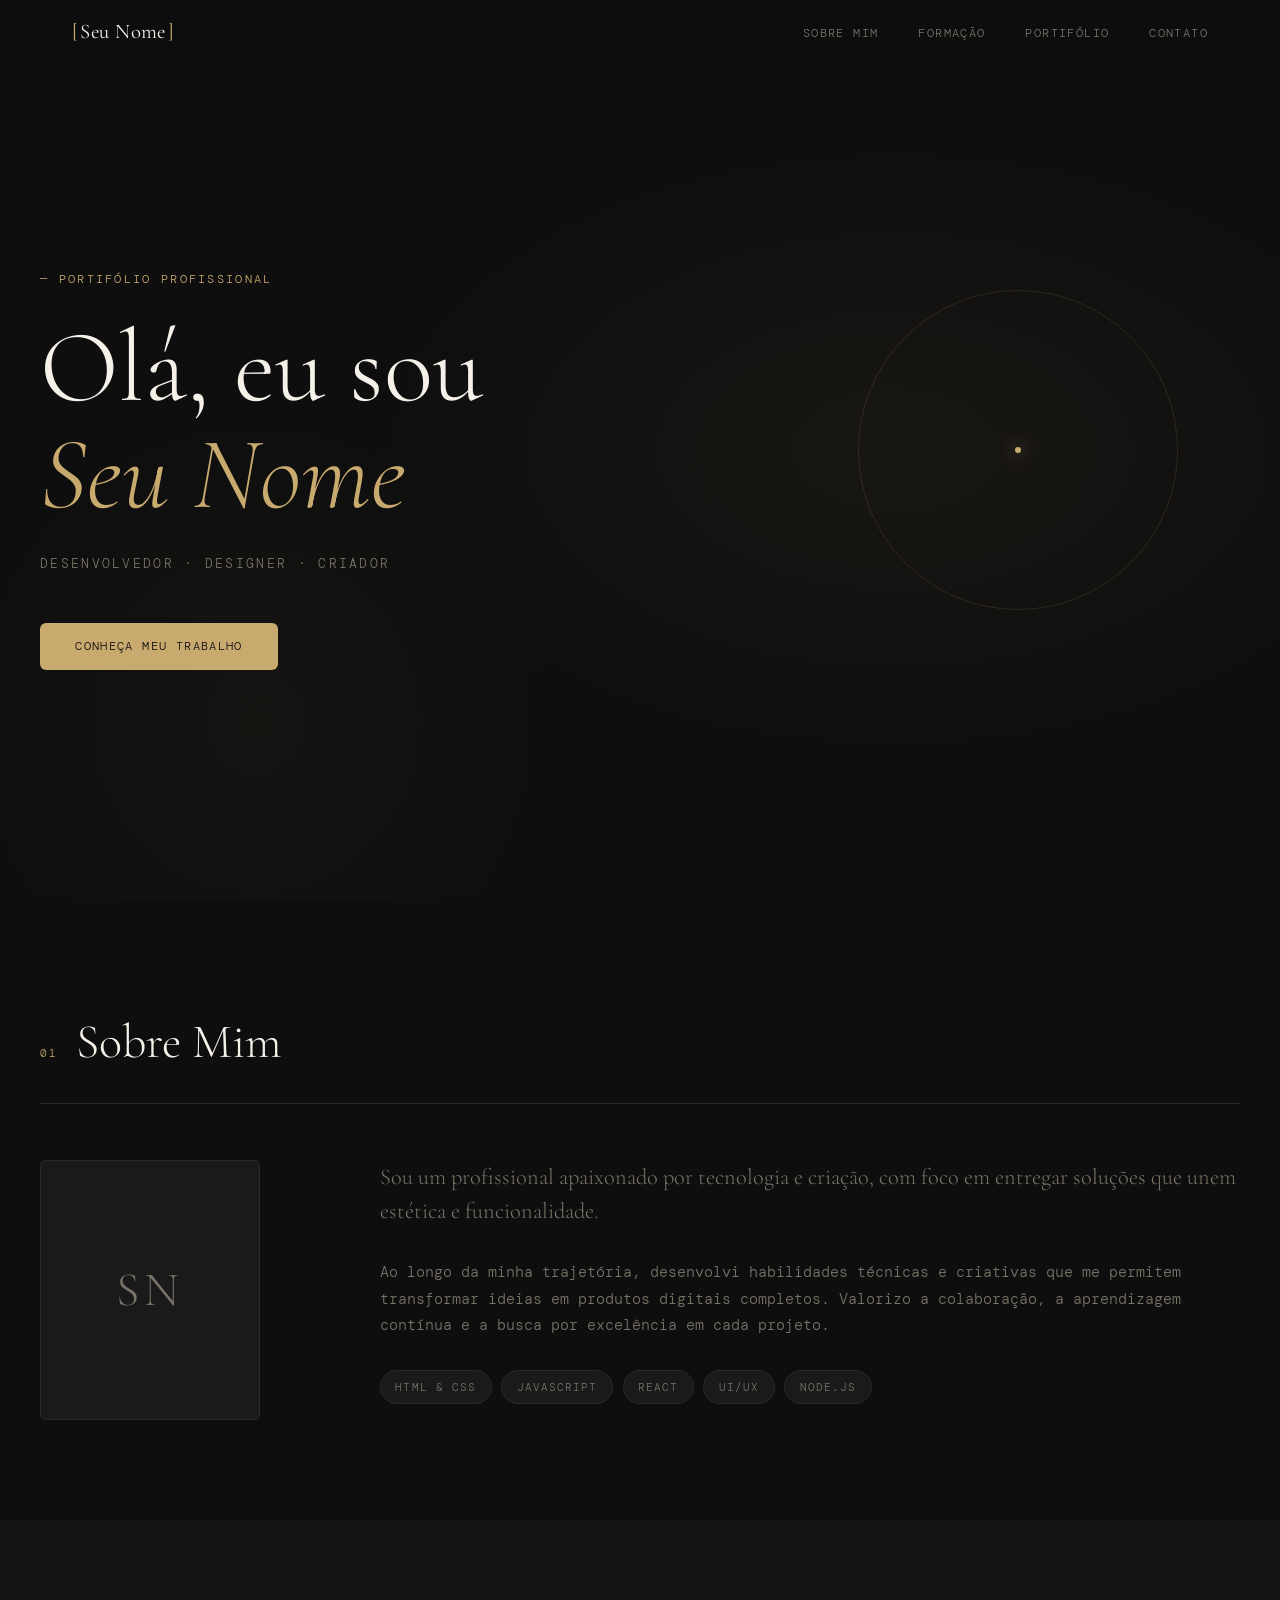
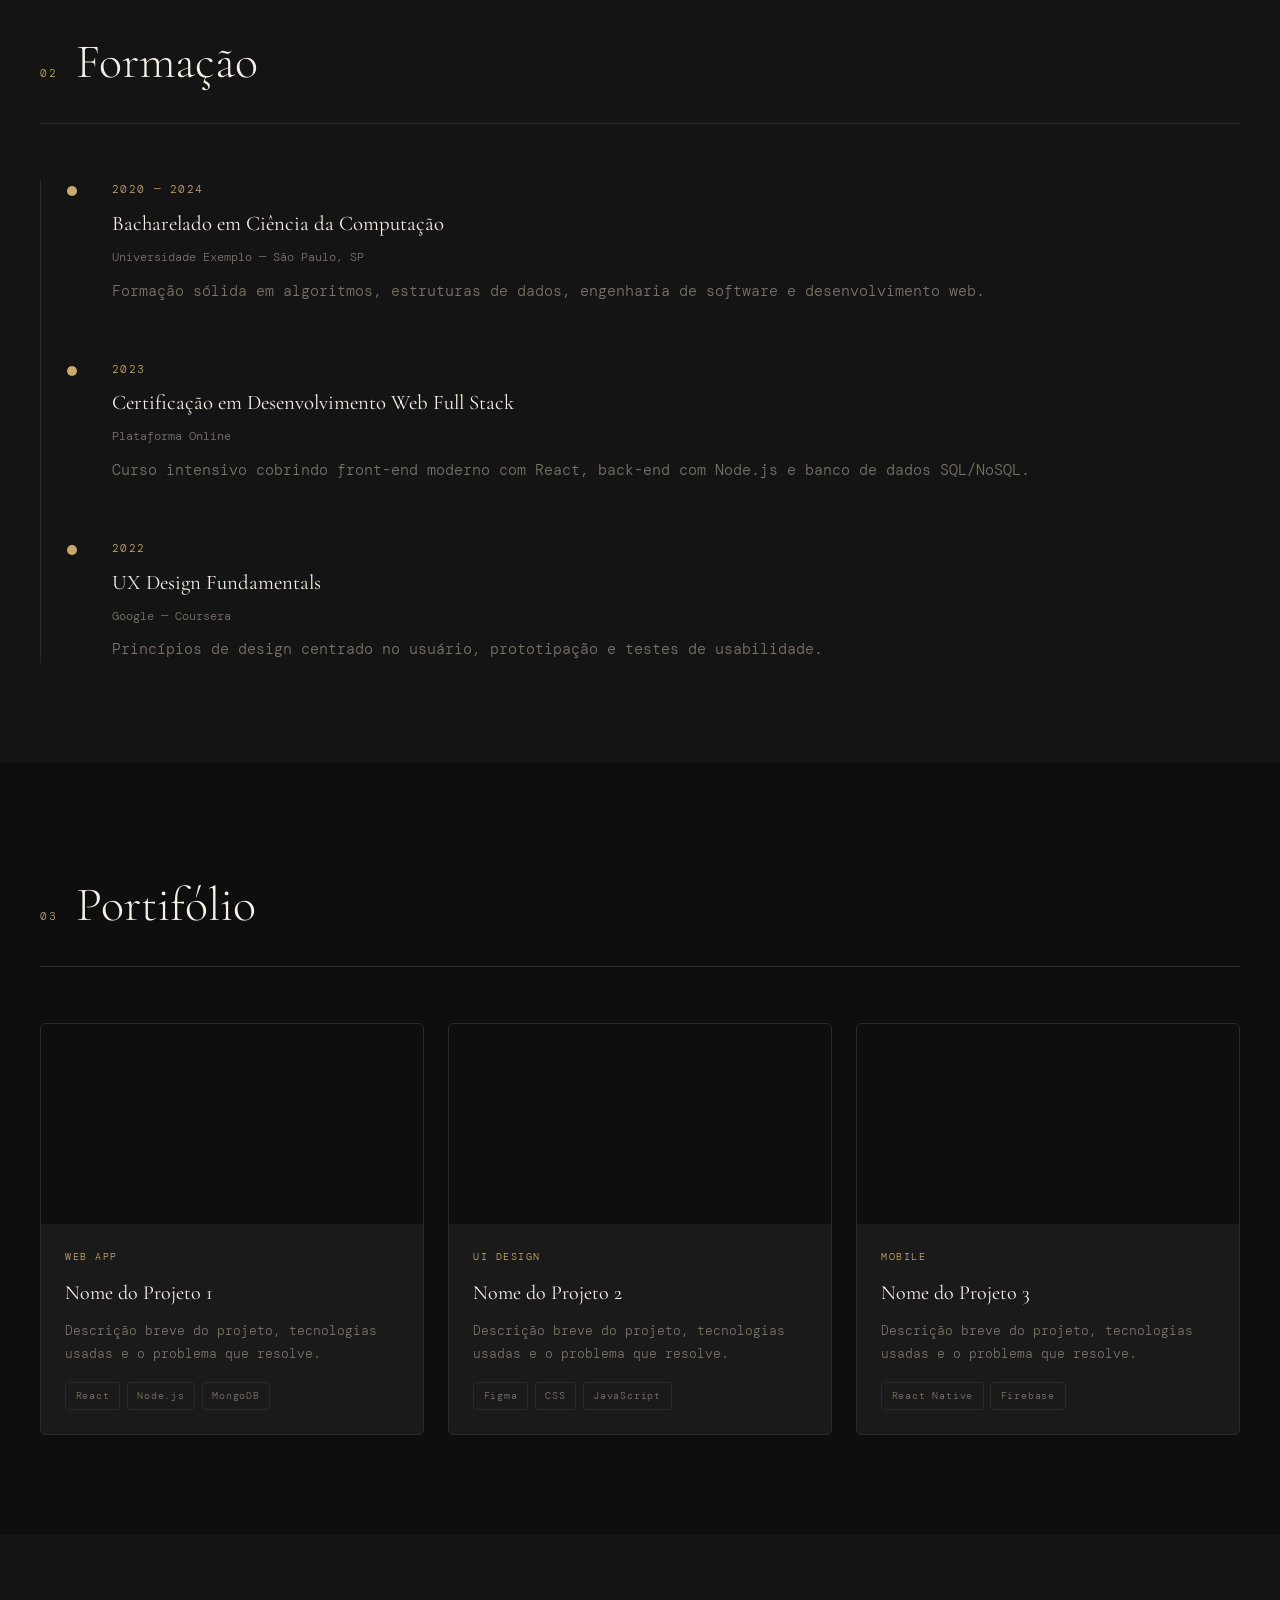
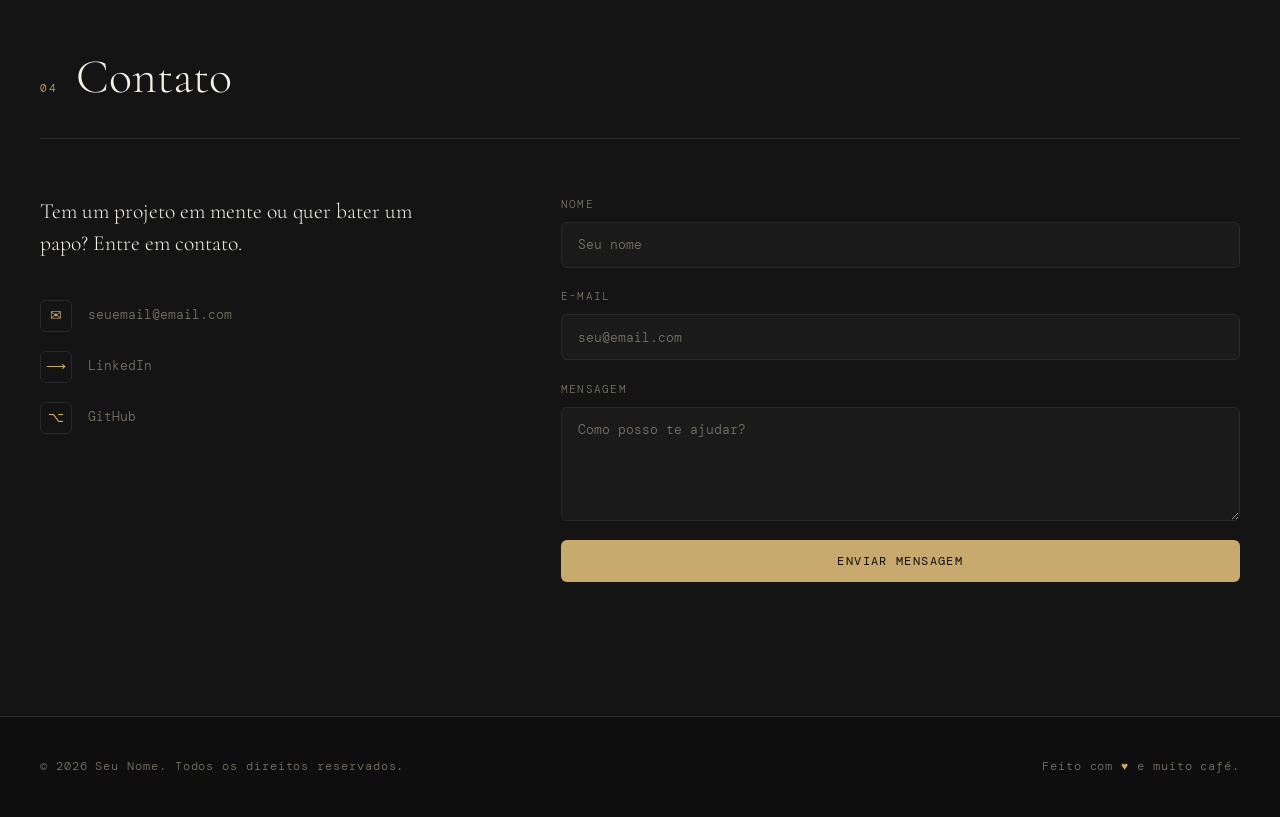
==== index.html @ 1f89d802 ":tada: initial commit" ====
<!DOCTYPE html>
<html lang="pt-BR">
<head>
  <meta charset="UTF-8" />
  <meta name="viewport" content="width=device-width, initial-scale=1.0" />
  <title>Portifólio</title>
  <link rel="stylesheet" href="css/style.css" />
  <link rel="preconnect" href="https://fonts.googleapis.com" />
  <link rel="preconnect" href="https://fonts.gstatic.com" crossorigin />
  <link href="https://fonts.googleapis.com/css2?family=Cormorant+Garamond:ital,wght@0,300;0,400;0,600;1,300;1,400&family=DM+Mono:wght@300;400;500&display=swap" rel="stylesheet" />
</head>
<body>

  <!-- ========== HEADER ========== -->
  <header id="header">
    <div class="header-inner">
      <a href="#home" class="logo">
        <span class="logo-bracket">[</span>
        <span class="logo-name">Seu Nome</span>
        <span class="logo-bracket">]</span>
      </a>
      <nav>
        <ul class="nav-list">
          <li><a href="#sobre" class="nav-link">Sobre Mim</a></li>
          <li><a href="#formacao" class="nav-link">Formação</a></li>
          <li><a href="#portifolio" class="nav-link">Portifólio</a></li>
          <li><a href="#contato" class="nav-link">Contato</a></li>
        </ul>
        <button class="menu-toggle" aria-label="Abrir menu">
          <span></span><span></span><span></span>
        </button>
      </nav>
    </div>
  </header>

  <!-- ========== HERO ========== -->
  <section id="home" class="hero">
    <div class="hero-content">
      <p class="hero-label">— Portifólio Profissional</p>
      <h1 class="hero-title">
        Olá, eu sou<br />
        <em>Seu Nome</em>
      </h1>
      <p class="hero-sub">Desenvolvedor · Designer · Criador</p>
      <a href="#sobre" class="btn-primary">Conheça meu trabalho</a>
    </div>
    <div class="hero-deco">
      <div class="deco-ring"></div>
      <div class="deco-dot"></div>
    </div>
  </section>

  <!-- ========== MAIN CONTENT ========== -->
  <main>

    <!-- SOBRE MIM -->
    <section id="sobre" class="section">
      <div class="container">
        <div class="section-header">
          <span class="section-number">01</span>
          <h2 class="section-title">Sobre Mim</h2>
        </div>
        <div class="sobre-grid">
          <div class="sobre-photo">
            <div class="photo-placeholder">
              <img src="assets/img/profile.jpg" alt="Foto de perfil" onerror="this.style.display='none'" />
              <span class="photo-initials">SN</span>
            </div>
          </div>
          <div class="sobre-text">
            <p class="sobre-lead">
              Sou um profissional apaixonado por tecnologia e criação, com foco em entregar soluções que unem estética e funcionalidade.
            </p>
            <p>
              Ao longo da minha trajetória, desenvolvi habilidades técnicas e criativas que me permitem transformar ideias em produtos digitais completos. Valorizo a colaboração, a aprendizagem contínua e a busca por excelência em cada projeto.
            </p>
            <div class="skills-row">
              <span class="skill-tag">HTML &amp; CSS</span>
              <span class="skill-tag">JavaScript</span>
              <span class="skill-tag">React</span>
              <span class="skill-tag">UI/UX</span>
              <span class="skill-tag">Node.js</span>
            </div>
          </div>
        </div>
      </div>
    </section>

    <!-- FORMAÇÃO -->
    <section id="formacao" class="section section-alt">
      <div class="container">
        <div class="section-header">
          <span class="section-number">02</span>
          <h2 class="section-title">Formação</h2>
        </div>
        <div class="timeline">

          <div class="timeline-item" data-animate>
            <div class="timeline-marker"></div>
            <div class="timeline-content">
              <span class="timeline-period">2020 — 2024</span>
              <h3 class="timeline-title">Bacharelado em Ciência da Computação</h3>
              <p class="timeline-institution">Universidade Exemplo — São Paulo, SP</p>
              <p class="timeline-desc">Formação sólida em algoritmos, estruturas de dados, engenharia de software e desenvolvimento web.</p>
            </div>
          </div>

          <div class="timeline-item" data-animate>
            <div class="timeline-marker"></div>
            <div class="timeline-content">
              <span class="timeline-period">2023</span>
              <h3 class="timeline-title">Certificação em Desenvolvimento Web Full Stack</h3>
              <p class="timeline-institution">Plataforma Online</p>
              <p class="timeline-desc">Curso intensivo cobrindo front-end moderno com React, back-end com Node.js e banco de dados SQL/NoSQL.</p>
            </div>
          </div>

          <div class="timeline-item" data-animate>
            <div class="timeline-marker"></div>
            <div class="timeline-content">
              <span class="timeline-period">2022</span>
              <h3 class="timeline-title">UX Design Fundamentals</h3>
              <p class="timeline-institution">Google — Coursera</p>
              <p class="timeline-desc">Princípios de design centrado no usuário, prototipação e testes de usabilidade.</p>
            </div>
          </div>

        </div>
      </div>
    </section>

    <!-- PORTIFÓLIO -->
    <section id="portifolio" class="section">
      <div class="container">
        <div class="section-header">
          <span class="section-number">03</span>
          <h2 class="section-title">Portifólio</h2>
        </div>
        <div class="portfolio-grid">

          <article class="portfolio-card" data-animate>
            <div class="card-img">
              <img src="assets/img/projeto1.jpg" alt="Projeto 1" onerror="this.style.display='none'" />
              <div class="card-overlay">
                <span>Ver Projeto →</span>
              </div>
            </div>
            <div class="card-body">
              <span class="card-tag">Web App</span>
              <h3 class="card-title">Nome do Projeto 1</h3>
              <p class="card-desc">Descrição breve do projeto, tecnologias usadas e o problema que resolve.</p>
              <div class="card-tech">
                <span>React</span><span>Node.js</span><span>MongoDB</span>
              </div>
            </div>
          </article>

          <article class="portfolio-card" data-animate>
            <div class="card-img">
              <img src="assets/img/projeto2.jpg" alt="Projeto 2" onerror="this.style.display='none'" />
              <div class="card-overlay">
                <span>Ver Projeto →</span>
              </div>
            </div>
            <div class="card-body">
              <span class="card-tag">UI Design</span>
              <h3 class="card-title">Nome do Projeto 2</h3>
              <p class="card-desc">Descrição breve do projeto, tecnologias usadas e o problema que resolve.</p>
              <div class="card-tech">
                <span>Figma</span><span>CSS</span><span>JavaScript</span>
              </div>
            </div>
          </article>

          <article class="portfolio-card" data-animate>
            <div class="card-img">
              <img src="assets/img/projeto3.jpg" alt="Projeto 3" onerror="this.style.display='none'" />
              <div class="card-overlay">
                <span>Ver Projeto →</span>
              </div>
            </div>
            <div class="card-body">
              <span class="card-tag">Mobile</span>
              <h3 class="card-title">Nome do Projeto 3</h3>
              <p class="card-desc">Descrição breve do projeto, tecnologias usadas e o problema que resolve.</p>
              <div class="card-tech">
                <span>React Native</span><span>Firebase</span>
              </div>
            </div>
          </article>

        </div>
      </div>
    </section>

    <!-- CONTATO -->
    <section id="contato" class="section section-alt">
      <div class="container">
        <div class="section-header">
          <span class="section-number">04</span>
          <h2 class="section-title">Contato</h2>
        </div>
        <div class="contato-grid">
          <div class="contato-info">
            <p class="contato-lead">Tem um projeto em mente ou quer bater um papo? Entre em contato.</p>
            <ul class="contato-links">
              <li>
                <span class="contato-icon">✉</span>
                <a href="mailto:seuemail@email.com">seuemail@email.com</a>
              </li>
              <li>
                <span class="contato-icon">⟶</span>
                <a href="https://linkedin.com" target="_blank">LinkedIn</a>
              </li>
              <li>
                <span class="contato-icon">⌥</span>
                <a href="https://github.com" target="_blank">GitHub</a>
              </li>
            </ul>
          </div>
          <form class="contato-form" id="contato-form">
            <div class="form-group">
              <label for="nome">Nome</label>
              <input type="text" id="nome" name="nome" placeholder="Seu nome" required />
            </div>
            <div class="form-group">
              <label for="email">E-mail</label>
              <input type="email" id="email" name="email" placeholder="seu@email.com" required />
            </div>
            <div class="form-group">
              <label for="mensagem">Mensagem</label>
              <textarea id="mensagem" name="mensagem" rows="5" placeholder="Como posso te ajudar?" required></textarea>
            </div>
            <button type="submit" class="btn-primary">Enviar Mensagem</button>
            <p class="form-feedback" id="form-feedback"></p>
          </form>
        </div>
      </div>
    </section>

  </main>

  <!-- ========== FOOTER ========== -->
  <footer id="footer">
    <div class="footer-inner">
      <p class="footer-copy">© <span id="year"></span> Seu Nome. Todos os direitos reservados.</p>
      <p class="footer-made">Feito com <span class="heart">♥</span> e muito café.</p>
    </div>
  </footer>

  <script src="js/script.js"></script>
</body>
</html>
---- css/style.css ----
/* ============================================================
   RESET & BASE
   ============================================================ */
*, *::before, *::after { box-sizing: border-box; margin: 0; padding: 0; }

:root {
  --bg:          #0e0e0e;
  --bg-alt:      #141414;
  --surface:     #1a1a1a;
  --border:      #2a2a2a;
  --text:        #e8e2d9;
  --text-muted:  #7a7468;
  --accent:      #c8a96e;
  --accent-dim:  rgba(200, 169, 110, 0.12);
  --white:       #f5f0e8;
  --ff-display:  'Cormorant Garamond', serif;
  --ff-mono:     'DM Mono', monospace;
  --radius:      6px;
  --transition:  0.35s cubic-bezier(0.4, 0, 0.2, 1);
  --shadow:      0 8px 40px rgba(0,0,0,0.45);
}

html { scroll-behavior: smooth; }

body {
  background: var(--bg);
  color: var(--text);
  font-family: var(--ff-mono);
  font-size: 15px;
  font-weight: 300;
  line-height: 1.75;
  overflow-x: hidden;
}

img { display: block; max-width: 100%; }
a  { color: inherit; text-decoration: none; }
ul { list-style: none; }

/* ============================================================
   HEADER
   ============================================================ */
#header {
  position: fixed;
  top: 0; left: 0; right: 0;
  z-index: 100;
  background: rgba(14,14,14,0.85);
  backdrop-filter: blur(12px);
  border-bottom: 1px solid transparent;
  transition: border-color var(--transition);
}
#header.scrolled { border-color: var(--border); }

.header-inner {
  max-width: 1200px;
  margin: 0 auto;
  padding: 0 2rem;
  height: 64px;
  display: flex;
  align-items: center;
  justify-content: space-between;
}

.logo {
  font-family: var(--ff-display);
  font-size: 1.3rem;
  font-weight: 400;
  letter-spacing: 0.02em;
  display: flex;
  gap: 2px;
}
.logo-bracket { color: var(--accent); }
.logo-name    { color: var(--white); }

.nav-list {
  display: flex;
  gap: 2.5rem;
}
.nav-link {
  font-size: 0.72rem;
  letter-spacing: 0.12em;
  text-transform: uppercase;
  color: var(--text-muted);
  transition: color var(--transition);
  position: relative;
}
.nav-link::after {
  content: '';
  position: absolute;
  bottom: -3px; left: 0;
  width: 0; height: 1px;
  background: var(--accent);
  transition: width var(--transition);
}
.nav-link:hover,
.nav-link.active { color: var(--accent); }
.nav-link:hover::after,
.nav-link.active::after { width: 100%; }

.menu-toggle {
  display: none;
  flex-direction: column;
  gap: 5px;
  background: none;
  border: none;
  cursor: pointer;
  padding: 4px;
}
.menu-toggle span {
  display: block;
  width: 24px; height: 1px;
  background: var(--text);
  transition: var(--transition);
}
.menu-toggle.open span:nth-child(1) { transform: translateY(6px) rotate(45deg); }
.menu-toggle.open span:nth-child(2) { opacity: 0; }
.menu-toggle.open span:nth-child(3) { transform: translateY(-6px) rotate(-45deg); }

/* ============================================================
   HERO
   ============================================================ */
.hero {
  min-height: 100vh;
  display: flex;
  align-items: center;
  padding: 100px 2rem 60px;
  position: relative;
  overflow: hidden;
}
.hero::before {
  content: '';
  position: absolute;
  inset: 0;
  background:
    radial-gradient(ellipse 60% 50% at 70% 50%, rgba(200,169,110,0.06) 0%, transparent 70%),
    radial-gradient(ellipse 40% 60% at 20% 80%, rgba(200,169,110,0.04) 0%, transparent 60%);
  pointer-events: none;
}

.hero-content {
  max-width: 1200px;
  margin: 0 auto;
  width: 100%;
  animation: fadeUp 0.9s ease both;
}
.hero-label {
  font-size: 0.72rem;
  letter-spacing: 0.2em;
  text-transform: uppercase;
  color: var(--accent);
  margin-bottom: 1.5rem;
}
.hero-title {
  font-family: var(--ff-display);
  font-size: clamp(3.5rem, 8vw, 7rem);
  font-weight: 300;
  line-height: 1.05;
  color: var(--white);
  margin-bottom: 1.5rem;
}
.hero-title em {
  font-style: italic;
  color: var(--accent);
}
.hero-sub {
  font-size: 0.8rem;
  letter-spacing: 0.18em;
  text-transform: uppercase;
  color: var(--text-muted);
  margin-bottom: 3rem;
}

.btn-primary {
  display: inline-block;
  font-family: var(--ff-mono);
  font-size: 0.72rem;
  letter-spacing: 0.12em;
  text-transform: uppercase;
  color: var(--bg);
  background: var(--accent);
  padding: 0.85rem 2.2rem;
  border: none;
  border-radius: var(--radius);
  cursor: pointer;
  transition: background var(--transition), transform var(--transition);
}
.btn-primary:hover {
  background: var(--white);
  transform: translateY(-2px);
}

.hero-deco {
  position: absolute;
  right: 8%;
  top: 50%;
  transform: translateY(-50%);
  pointer-events: none;
}
.deco-ring {
  width: 320px; height: 320px;
  border-radius: 50%;
  border: 1px solid rgba(200,169,110,0.15);
  animation: spin 30s linear infinite;
}
.deco-dot {
  position: absolute;
  top: 50%; left: 50%;
  width: 6px; height: 6px;
  background: var(--accent);
  border-radius: 50%;
  transform: translate(-50%, -50%);
  box-shadow: 0 0 20px var(--accent);
}

/* ============================================================
   SECTIONS — SHARED
   ============================================================ */
.section { padding: 100px 2rem; }
.section-alt { background: var(--bg-alt); }

.container {
  max-width: 1200px;
  margin: 0 auto;
}

.section-header {
  display: flex;
  align-items: baseline;
  gap: 1.2rem;
  margin-bottom: 3.5rem;
  padding-bottom: 1.2rem;
  border-bottom: 1px solid var(--border);
}
.section-number {
  font-size: 0.68rem;
  letter-spacing: 0.15em;
  color: var(--accent);
}
.section-title {
  font-family: var(--ff-display);
  font-size: clamp(2rem, 4vw, 3rem);
  font-weight: 300;
  color: var(--white);
}

/* ============================================================
   SOBRE MIM
   ============================================================ */
.sobre-grid {
  display: grid;
  grid-template-columns: 260px 1fr;
  gap: 5rem;
  align-items: start;
}
.photo-placeholder {
  width: 220px; height: 260px;
  border: 1px solid var(--border);
  border-radius: var(--radius);
  background: var(--surface);
  display: flex;
  align-items: center;
  justify-content: center;
  position: relative;
  overflow: hidden;
}
.photo-placeholder img {
  position: absolute;
  inset: 0;
  width: 100%; height: 100%;
  object-fit: cover;
}
.photo-initials {
  font-family: var(--ff-display);
  font-size: 3rem;
  color: var(--text-muted);
  letter-spacing: 0.1em;
}
.sobre-lead {
  font-family: var(--ff-display);
  font-size: 1.4rem;
  font-weight: 300;
  line-height: 1.5;
  color: var(--white);
  margin-bottom: 1.5rem;
}
.sobre-text p { color: var(--text-muted); margin-bottom: 2rem; }

.skills-row { display: flex; flex-wrap: wrap; gap: 0.6rem; }
.skill-tag {
  font-size: 0.68rem;
  letter-spacing: 0.1em;
  text-transform: uppercase;
  padding: 0.4rem 0.9rem;
  border: 1px solid var(--border);
  border-radius: 100px;
  color: var(--text-muted);
  background: var(--surface);
  transition: border-color var(--transition), color var(--transition);
}
.skill-tag:hover { border-color: var(--accent); color: var(--accent); }

/* ============================================================
   FORMAÇÃO — TIMELINE
   ============================================================ */
.timeline {
  position: relative;
  padding-left: 2rem;
}
.timeline::before {
  content: '';
  position: absolute;
  left: 0; top: 0; bottom: 0;
  width: 1px;
  background: var(--border);
}
.timeline-item {
  position: relative;
  padding: 0 0 3.5rem 2.5rem;
  opacity: 0;
  transform: translateY(20px);
  transition: opacity 0.6s ease, transform 0.6s ease;
}
.timeline-item.visible { opacity: 1; transform: translateY(0); }
.timeline-item:last-child { padding-bottom: 0; }

.timeline-marker {
  position: absolute;
  left: -5px; top: 6px;
  width: 10px; height: 10px;
  background: var(--accent);
  border-radius: 50%;
  box-shadow: 0 0 0 4px var(--bg-alt);
}
.timeline-period {
  font-size: 0.68rem;
  letter-spacing: 0.12em;
  color: var(--accent);
  text-transform: uppercase;
  display: block;
  margin-bottom: 0.4rem;
}
.timeline-title {
  font-family: var(--ff-display);
  font-size: 1.3rem;
  font-weight: 400;
  color: var(--white);
  margin-bottom: 0.3rem;
}
.timeline-institution {
  font-size: 0.75rem;
  color: var(--text-muted);
  margin-bottom: 0.6rem;
}
.timeline-desc { color: var(--text-muted); }

/* ============================================================
   PORTIFÓLIO — GRID
   ============================================================ */
.portfolio-grid {
  display: grid;
  grid-template-columns: repeat(auto-fill, minmax(320px, 1fr));
  gap: 1.5rem;
}
.portfolio-card {
  background: var(--surface);
  border: 1px solid var(--border);
  border-radius: var(--radius);
  overflow: hidden;
  transition: transform var(--transition), border-color var(--transition);
  opacity: 0;
  transform: translateY(24px);
}
.portfolio-card.visible { opacity: 1; transform: translateY(0); }
.portfolio-card:hover { transform: translateY(-5px); border-color: var(--accent); }

.card-img {
  height: 200px;
  background: var(--bg);
  position: relative;
  overflow: hidden;
}
.card-img img {
  width: 100%; height: 100%;
  object-fit: cover;
  transition: transform 0.5s ease;
}
.portfolio-card:hover .card-img img { transform: scale(1.04); }

.card-overlay {
  position: absolute;
  inset: 0;
  background: rgba(200,169,110,0.85);
  display: flex;
  align-items: center;
  justify-content: center;
  opacity: 0;
  transition: opacity var(--transition);
}
.card-overlay span {
  font-size: 0.8rem;
  letter-spacing: 0.12em;
  text-transform: uppercase;
  color: var(--bg);
  font-weight: 500;
}
.portfolio-card:hover .card-overlay { opacity: 1; }

.card-body { padding: 1.5rem; }
.card-tag {
  font-size: 0.65rem;
  letter-spacing: 0.15em;
  text-transform: uppercase;
  color: var(--accent);
  display: block;
  margin-bottom: 0.6rem;
}
.card-title {
  font-family: var(--ff-display);
  font-size: 1.25rem;
  font-weight: 400;
  color: var(--white);
  margin-bottom: 0.6rem;
}
.card-desc { color: var(--text-muted); font-size: 0.82rem; margin-bottom: 1rem; }
.card-tech { display: flex; flex-wrap: wrap; gap: 0.4rem; }
.card-tech span {
  font-size: 0.62rem;
  letter-spacing: 0.08em;
  padding: 0.25rem 0.6rem;
  border: 1px solid var(--border);
  border-radius: 4px;
  color: var(--text-muted);
}

/* ============================================================
   CONTATO
   ============================================================ */
.contato-grid {
  display: grid;
  grid-template-columns: 1fr 1.6fr;
  gap: 6rem;
  align-items: start;
}
.contato-lead {
  font-family: var(--ff-display);
  font-size: 1.35rem;
  font-weight: 300;
  color: var(--white);
  line-height: 1.5;
  margin-bottom: 2.5rem;
}
.contato-links { display: flex; flex-direction: column; gap: 1.2rem; }
.contato-links li { display: flex; align-items: center; gap: 1rem; }
.contato-icon {
  width: 32px; height: 32px;
  display: flex;
  align-items: center;
  justify-content: center;
  border: 1px solid var(--border);
  border-radius: var(--radius);
  color: var(--accent);
  font-size: 0.9rem;
  flex-shrink: 0;
}
.contato-links a {
  color: var(--text-muted);
  font-size: 0.82rem;
  transition: color var(--transition);
}
.contato-links a:hover { color: var(--accent); }

.contato-form { display: flex; flex-direction: column; gap: 1.2rem; }
.form-group { display: flex; flex-direction: column; gap: 0.5rem; }
.form-group label {
  font-size: 0.68rem;
  letter-spacing: 0.12em;
  text-transform: uppercase;
  color: var(--text-muted);
}
.form-group input,
.form-group textarea {
  background: var(--surface);
  border: 1px solid var(--border);
  border-radius: var(--radius);
  padding: 0.85rem 1rem;
  color: var(--white);
  font-family: var(--ff-mono);
  font-size: 0.82rem;
  font-weight: 300;
  outline: none;
  resize: vertical;
  transition: border-color var(--transition);
}
.form-group input::placeholder,
.form-group textarea::placeholder { color: var(--text-muted); }
.form-group input:focus,
.form-group textarea:focus { border-color: var(--accent); }

.form-feedback {
  font-size: 0.75rem;
  color: var(--accent);
  min-height: 1.2em;
}

/* ============================================================
   FOOTER
   ============================================================ */
#footer {
  background: var(--bg);
  border-top: 1px solid var(--border);
  padding: 2.5rem 2rem;
}
.footer-inner {
  max-width: 1200px;
  margin: 0 auto;
  display: flex;
  justify-content: space-between;
  align-items: center;
  flex-wrap: wrap;
  gap: 0.5rem;
}
.footer-copy,
.footer-made {
  font-size: 0.72rem;
  letter-spacing: 0.08em;
  color: var(--text-muted);
}
.heart { color: var(--accent); }

/* ============================================================
   ANIMATIONS
   ============================================================ */
@keyframes fadeUp {
  from { opacity: 0; transform: translateY(32px); }
  to   { opacity: 1; transform: translateY(0); }
}
@keyframes spin {
  to { transform: rotate(360deg); }
}

/* ============================================================
   RESPONSIVE
   ============================================================ */
@media (max-width: 900px) {
  .sobre-grid     { grid-template-columns: 1fr; gap: 3rem; }
  .contato-grid   { grid-template-columns: 1fr; gap: 3rem; }
  .hero-deco      { display: none; }
}

@media (max-width: 700px) {
  .nav-list {
    display: none;
    position: fixed;
    top: 64px; left: 0; right: 0;
    background: var(--bg);
    border-bottom: 1px solid var(--border);
    flex-direction: column;
    align-items: center;
    gap: 0;
    padding: 1rem 0;
  }
  .nav-list.open { display: flex; }
  .nav-link { padding: 0.8rem 0; font-size: 0.8rem; }
  .menu-toggle { display: flex; }

  .section  { padding: 70px 1.2rem; }
  .hero     { padding: 80px 1.2rem 50px; }
  .portfolio-grid { grid-template-columns: 1fr; }
  .footer-inner { flex-direction: column; text-align: center; }
}
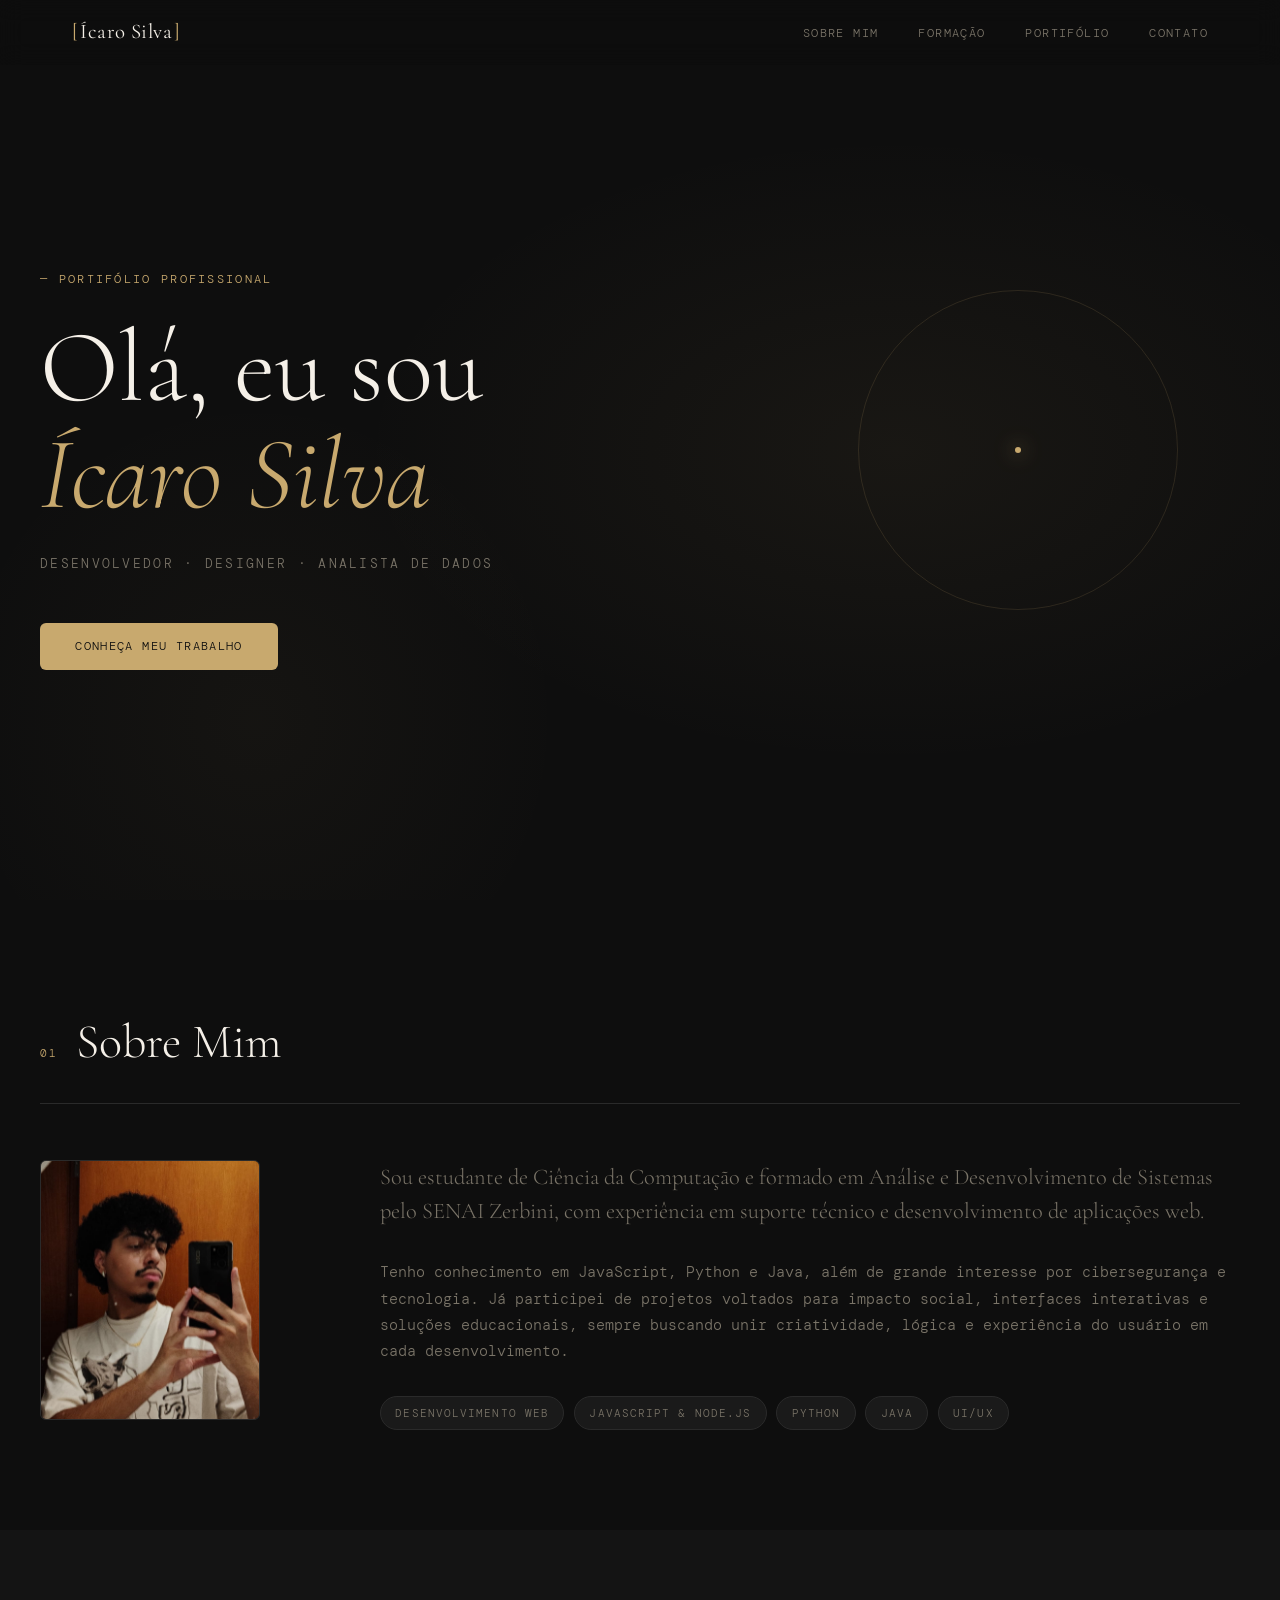
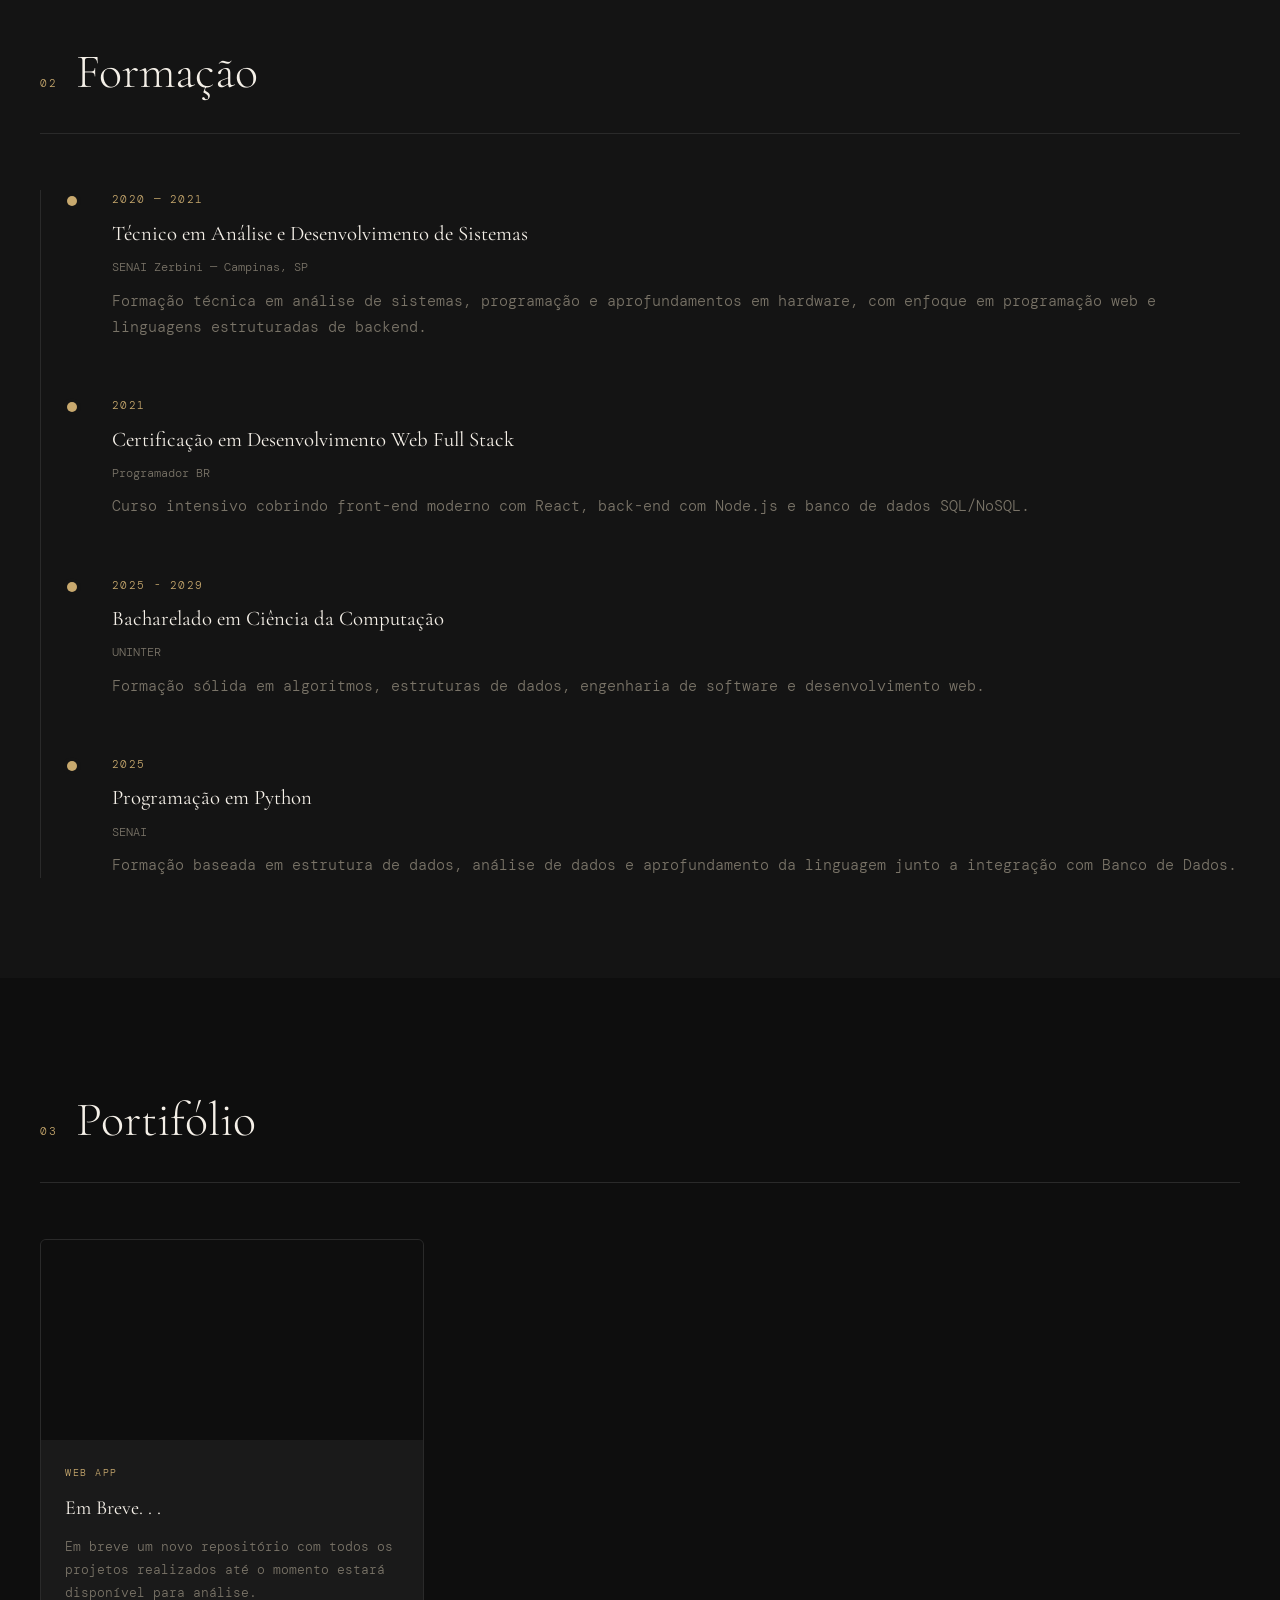
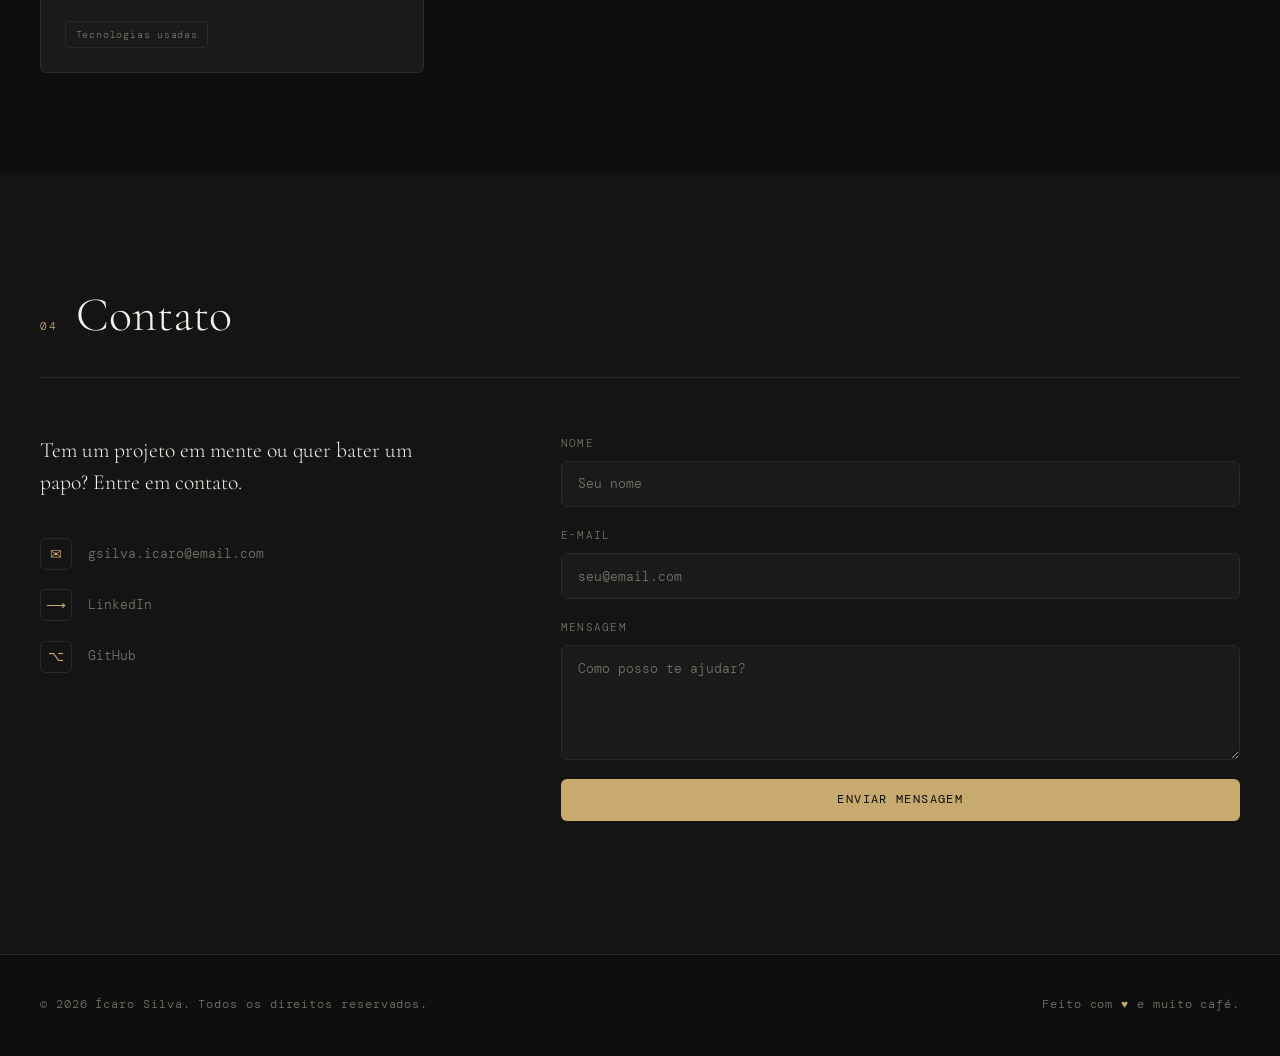
==== commit ba74096e: ":sparkles: style(update): add new images and adjust texts." ====
--- a/index.html
+++ b/index.html
@@ -16,7 +16,7 @@
     <div class="header-inner">
       <a href="#home" class="logo">
         <span class="logo-bracket">[</span>
-        <span class="logo-name">Seu Nome</span>
+        <span class="logo-name">Ícaro Silva</span>
         <span class="logo-bracket">]</span>
       </a>
       <nav>
@@ -39,9 +39,9 @@
       <p class="hero-label">— Portifólio Profissional</p>
       <h1 class="hero-title">
         Olá, eu sou<br />
-        <em>Seu Nome</em>
+        <em>Ícaro Silva</em>
       </h1>
-      <p class="hero-sub">Desenvolvedor · Designer · Criador</p>
+      <p class="hero-sub">Desenvolvedor · Designer · Analista de dados</p>
       <a href="#sobre" class="btn-primary">Conheça meu trabalho</a>
     </div>
     <div class="hero-deco">
@@ -69,17 +69,17 @@
           </div>
           <div class="sobre-text">
             <p class="sobre-lead">
-              Sou um profissional apaixonado por tecnologia e criação, com foco em entregar soluções que unem estética e funcionalidade.
+              Sou estudante de Ciência da Computação e formado em Análise e Desenvolvimento de Sistemas pelo SENAI Zerbini, com experiência em suporte técnico e desenvolvimento de aplicações web.
             </p>
             <p>
-              Ao longo da minha trajetória, desenvolvi habilidades técnicas e criativas que me permitem transformar ideias em produtos digitais completos. Valorizo a colaboração, a aprendizagem contínua e a busca por excelência em cada projeto.
+              Tenho conhecimento em JavaScript, Python e Java, além de grande interesse por cibersegurança e tecnologia. Já participei de projetos voltados para impacto social, interfaces interativas e soluções educacionais, sempre buscando unir criatividade, lógica e experiência do usuário em cada desenvolvimento.
             </p>
             <div class="skills-row">
-              <span class="skill-tag">HTML &amp; CSS</span>
-              <span class="skill-tag">JavaScript</span>
-              <span class="skill-tag">React</span>
+              <span class="skill-tag">Desenvolvimento Web</span>
+              <span class="skill-tag">JavaScript &amp; Node.js</span>
+              <span class="skill-tag">Python</span>
+              <span class="skill-tag">Java</span>
               <span class="skill-tag">UI/UX</span>
-              <span class="skill-tag">Node.js</span>
             </div>
           </div>
         </div>
@@ -98,9 +98,29 @@
           <div class="timeline-item" data-animate>
             <div class="timeline-marker"></div>
             <div class="timeline-content">
-              <span class="timeline-period">2020 — 2024</span>
+              <span class="timeline-period">2020 — 2021</span>
+              <h3 class="timeline-title">Técnico em Análise e Desenvolvimento de Sistemas</h3>
+              <p class="timeline-institution">SENAI Zerbini — Campinas, SP</p>
+              <p class="timeline-desc">Formação técnica em análise de sistemas, programação e aprofundamentos em hardware, com enfoque em programação web e linguagens estruturadas de backend.</p>
+            </div>
+          </div>
+
+          <div class="timeline-item" data-animate>
+            <div class="timeline-marker"></div>
+            <div class="timeline-content">
+              <span class="timeline-period">2021</span>
+              <h3 class="timeline-title">Certificação em Desenvolvimento Web Full Stack</h3>
+              <p class="timeline-institution">Programador BR</p>
+              <p class="timeline-desc">Curso intensivo cobrindo front-end moderno com React, back-end com Node.js e banco de dados SQL/NoSQL.</p>
+            </div>
+          </div>
+
+          <div class="timeline-item" data-animate>
+            <div class="timeline-marker"></div>
+            <div class="timeline-content">
+              <span class="timeline-period">2025 - 2029</span>
               <h3 class="timeline-title">Bacharelado em Ciência da Computação</h3>
-              <p class="timeline-institution">Universidade Exemplo — São Paulo, SP</p>
+              <p class="timeline-institution">UNINTER</p>
               <p class="timeline-desc">Formação sólida em algoritmos, estruturas de dados, engenharia de software e desenvolvimento web.</p>
             </div>
           </div>
@@ -108,20 +128,10 @@
           <div class="timeline-item" data-animate>
             <div class="timeline-marker"></div>
             <div class="timeline-content">
-              <span class="timeline-period">2023</span>
-              <h3 class="timeline-title">Certificação em Desenvolvimento Web Full Stack</h3>
-              <p class="timeline-institution">Plataforma Online</p>
-              <p class="timeline-desc">Curso intensivo cobrindo front-end moderno com React, back-end com Node.js e banco de dados SQL/NoSQL.</p>
-            </div>
-          </div>
-
-          <div class="timeline-item" data-animate>
-            <div class="timeline-marker"></div>
-            <div class="timeline-content">
-              <span class="timeline-period">2022</span>
-              <h3 class="timeline-title">UX Design Fundamentals</h3>
-              <p class="timeline-institution">Google — Coursera</p>
-              <p class="timeline-desc">Princípios de design centrado no usuário, prototipação e testes de usabilidade.</p>
+              <span class="timeline-period">2025</span>
+              <h3 class="timeline-title">Programação em Python</h3>
+              <p class="timeline-institution">SENAI</p>
+              <p class="timeline-desc">Formação baseada em estrutura de dados, análise de dados e aprofundamento da linguagem junto a integração com Banco de Dados.</p>
             </div>
           </div>
 
@@ -147,44 +157,10 @@
             </div>
             <div class="card-body">
               <span class="card-tag">Web App</span>
-              <h3 class="card-title">Nome do Projeto 1</h3>
-              <p class="card-desc">Descrição breve do projeto, tecnologias usadas e o problema que resolve.</p>
+              <h3 class="card-title">Em Breve. . .</h3>
+              <p class="card-desc">Em breve um novo repositório com todos os projetos realizados até o momento estará disponível para análise.</p>
               <div class="card-tech">
-                <span>React</span><span>Node.js</span><span>MongoDB</span>
-              </div>
-            </div>
-          </article>
-
-          <article class="portfolio-card" data-animate>
-            <div class="card-img">
-              <img src="assets/img/projeto2.jpg" alt="Projeto 2" onerror="this.style.display='none'" />
-              <div class="card-overlay">
-                <span>Ver Projeto →</span>
-              </div>
-            </div>
-            <div class="card-body">
-              <span class="card-tag">UI Design</span>
-              <h3 class="card-title">Nome do Projeto 2</h3>
-              <p class="card-desc">Descrição breve do projeto, tecnologias usadas e o problema que resolve.</p>
-              <div class="card-tech">
-                <span>Figma</span><span>CSS</span><span>JavaScript</span>
-              </div>
-            </div>
-          </article>
-
-          <article class="portfolio-card" data-animate>
-            <div class="card-img">
-              <img src="assets/img/projeto3.jpg" alt="Projeto 3" onerror="this.style.display='none'" />
-              <div class="card-overlay">
-                <span>Ver Projeto →</span>
-              </div>
-            </div>
-            <div class="card-body">
-              <span class="card-tag">Mobile</span>
-              <h3 class="card-title">Nome do Projeto 3</h3>
-              <p class="card-desc">Descrição breve do projeto, tecnologias usadas e o problema que resolve.</p>
-              <div class="card-tech">
-                <span>React Native</span><span>Firebase</span>
+                <span>Tecnologias usadas</span>
               </div>
             </div>
           </article>
@@ -206,15 +182,15 @@
             <ul class="contato-links">
               <li>
                 <span class="contato-icon">✉</span>
-                <a href="mailto:seuemail@email.com">seuemail@email.com</a>
+                <a href="mailto:gsilva.icaro@email.com">gsilva.icaro@email.com</a>
               </li>
               <li>
                 <span class="contato-icon">⟶</span>
-                <a href="https://linkedin.com" target="_blank">LinkedIn</a>
+                <a href="https://www.linkedin.com/in/icaro-silva28/?skipRedirect=true" target="_blank">LinkedIn</a>
               </li>
               <li>
                 <span class="contato-icon">⌥</span>
-                <a href="https://github.com" target="_blank">GitHub</a>
+                <a href="https://github.com/IcaroSilva28" target="_blank">GitHub</a>
               </li>
             </ul>
           </div>
@@ -243,7 +219,7 @@
   <!-- ========== FOOTER ========== -->
   <footer id="footer">
     <div class="footer-inner">
-      <p class="footer-copy">© <span id="year"></span> Seu Nome. Todos os direitos reservados.</p>
+      <p class="footer-copy">© <span id="year"></span> Ícaro Silva. Todos os direitos reservados.</p>
       <p class="footer-made">Feito com <span class="heart">♥</span> e muito café.</p>
     </div>
   </footer>
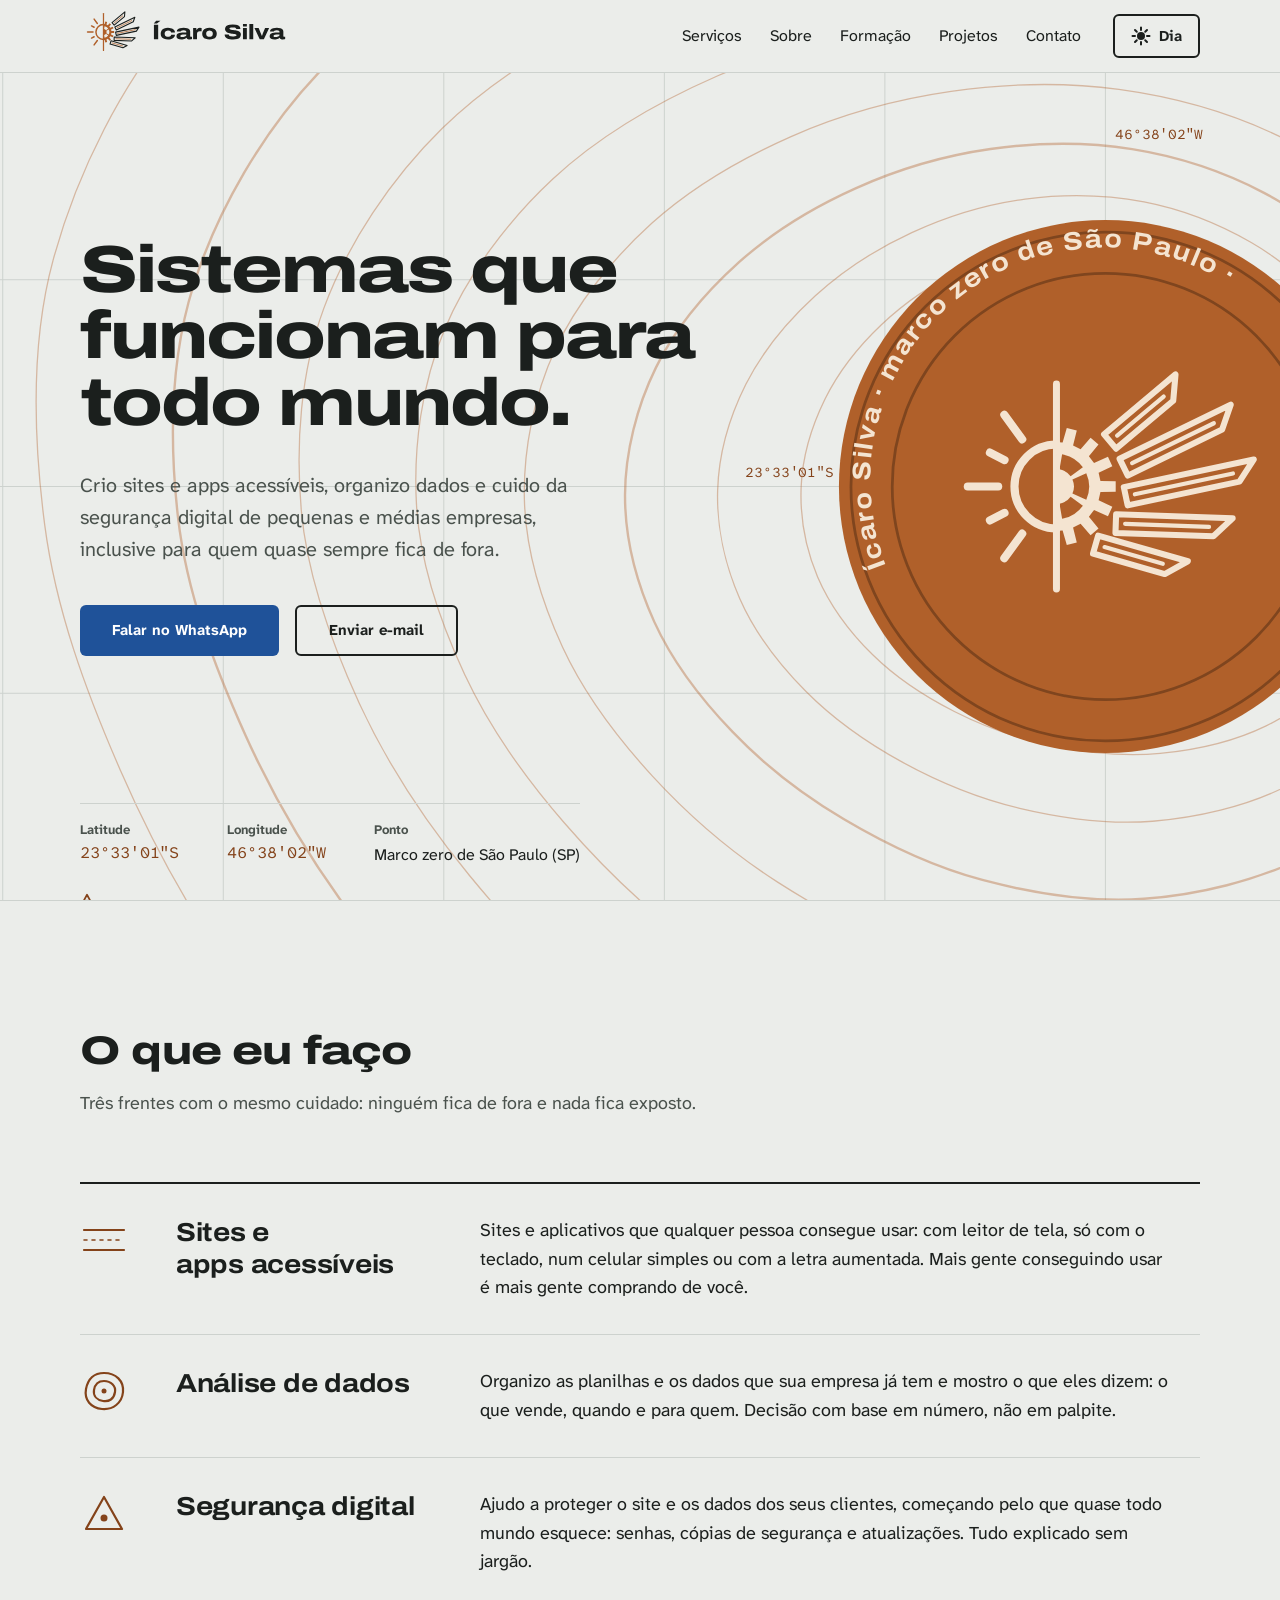
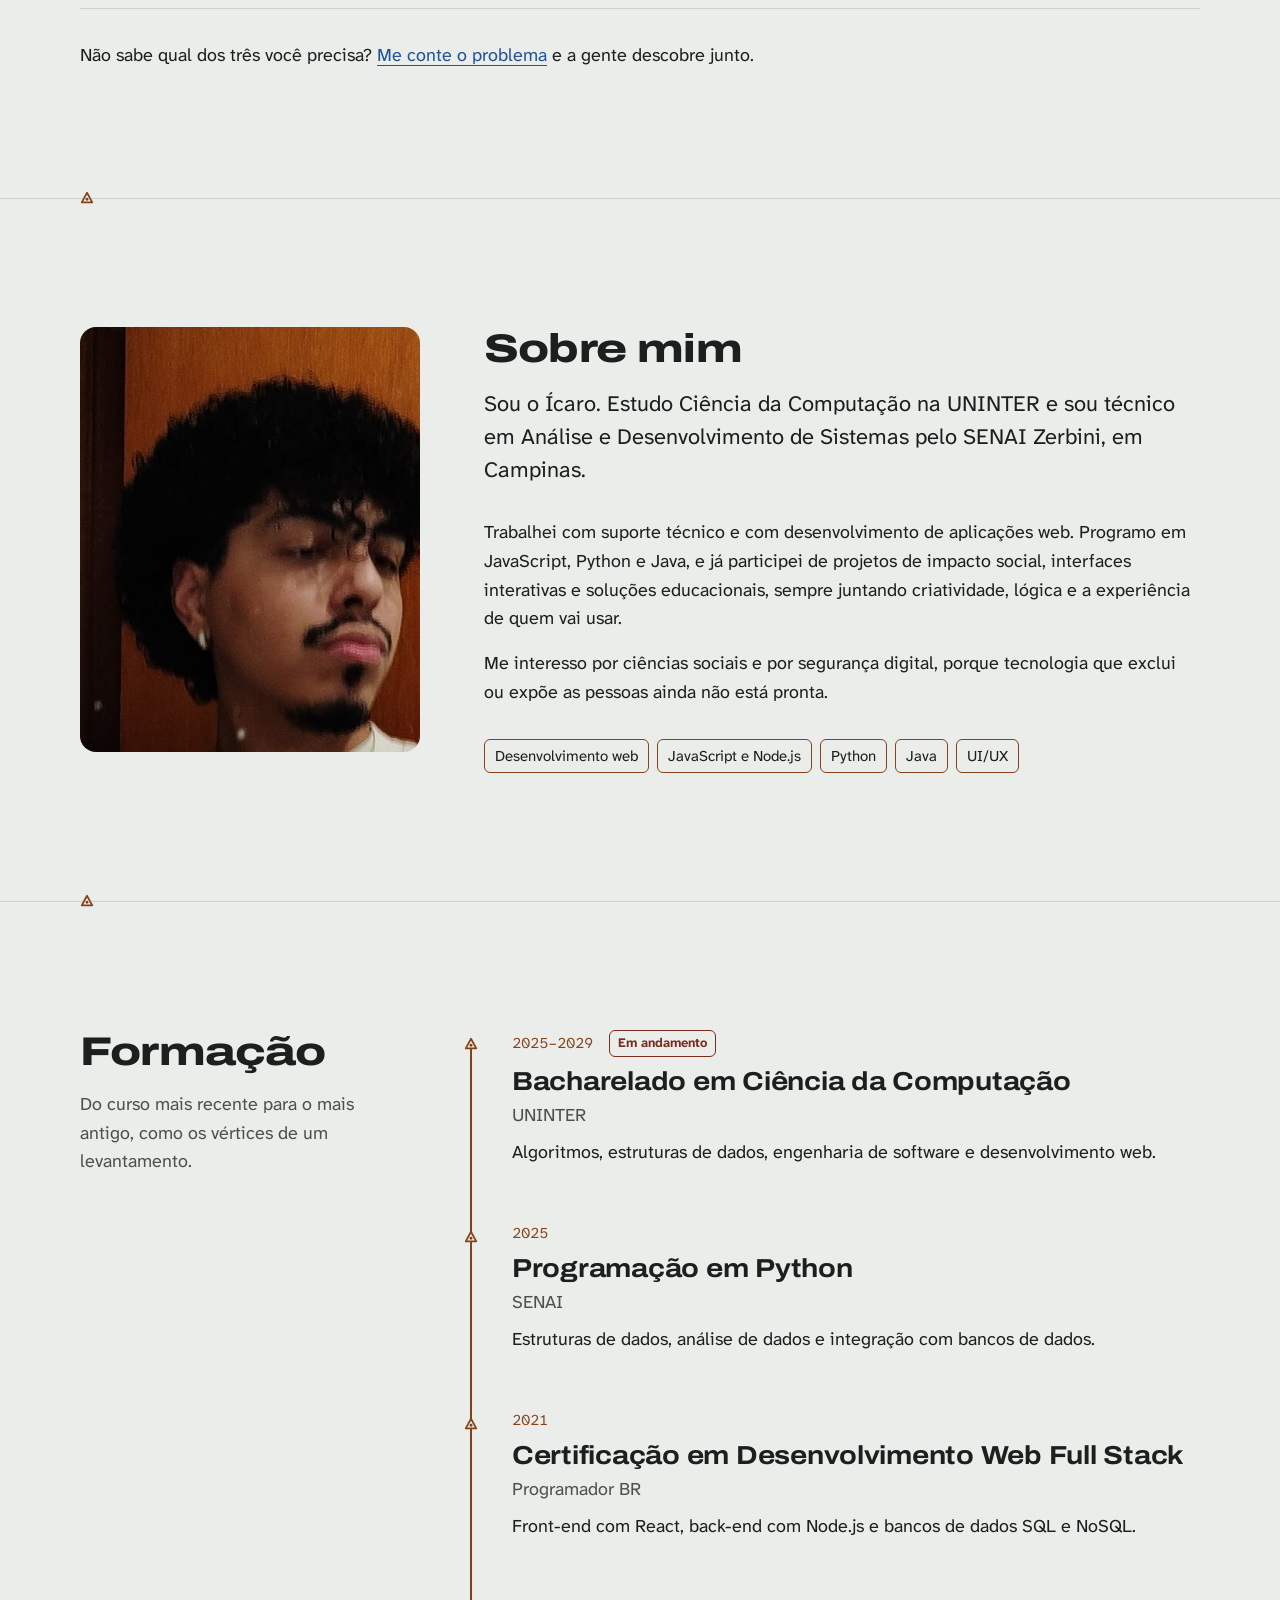
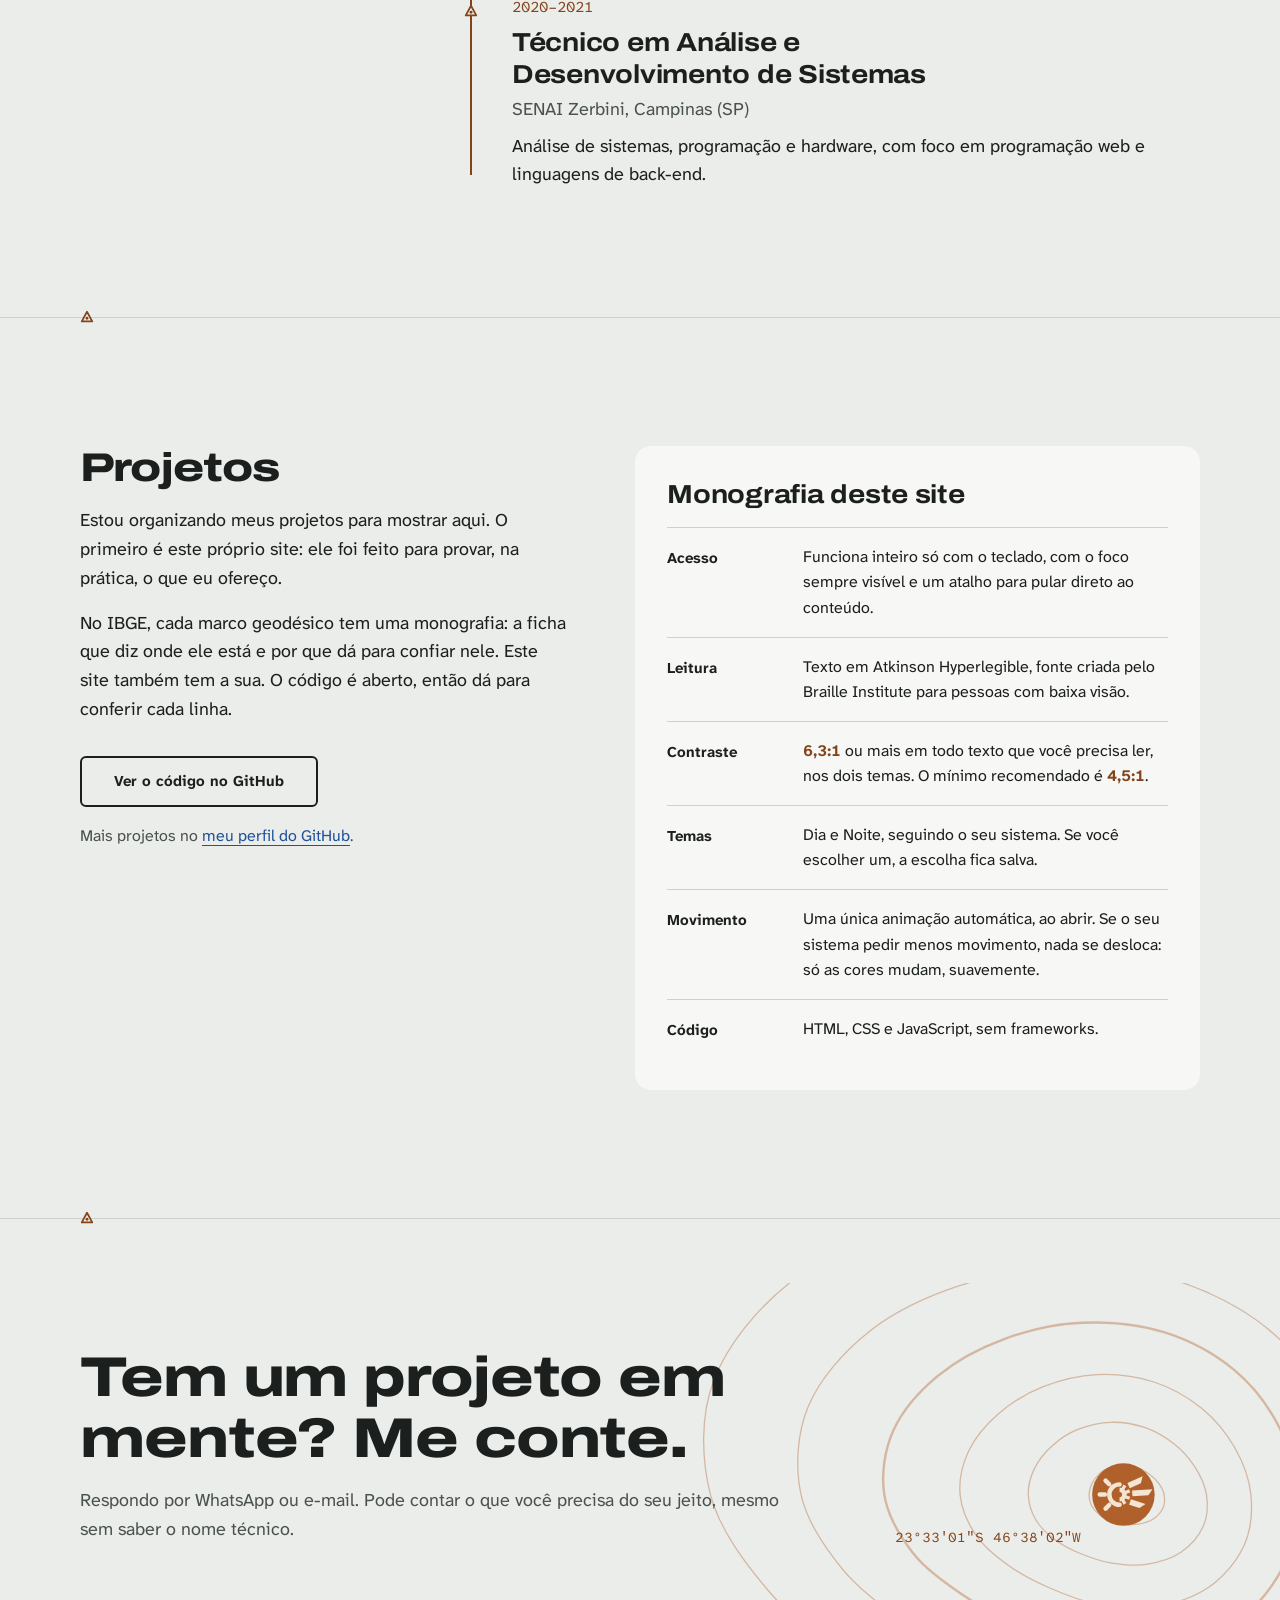
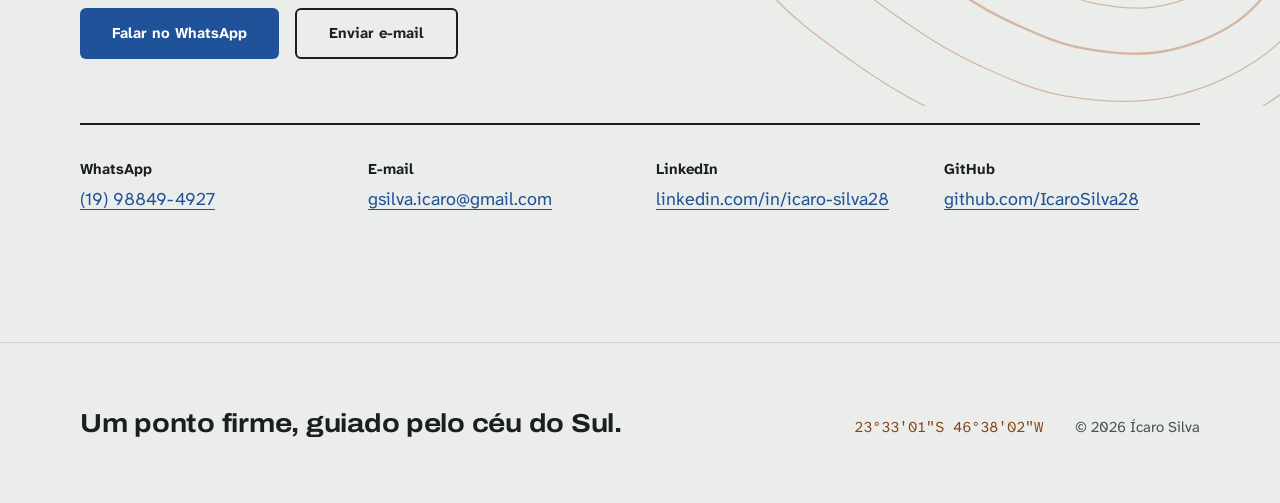
==== commit 6c74b9d9: ":sparkles: feat(site): redesign portfolio with the marco geodésico brand - Hero: contour terrain by " ====
--- a/index.html
+++ b/index.html
@@ -2,225 +2,236 @@
 <html lang="pt-BR">
 <head>
   <meta charset="UTF-8" />
-  <meta name="viewport" content="width=device-width, initial-scale=1.0" />
-  <title>Portifólio</title>
-  <link rel="stylesheet" href="css/style.css" />
+  <meta name="viewport" content="width=device-width, initial-scale=1" />
+  <title>Ícaro Silva: sistemas que funcionam para todo mundo</title>
+  <meta name="description" content="Sites e apps acessíveis, análise de dados e segurança digital para pequenas e médias empresas. Ícaro Silva, São Paulo." />
+  <meta property="og:title" content="Ícaro Silva: sistemas que funcionam para todo mundo" />
+  <meta property="og:description" content="Sites e apps acessíveis, análise de dados e segurança digital para pequenas e médias empresas." />
+  <meta property="og:locale" content="pt_BR" />
+  <meta name="theme-color" content="#ebedea" media="(prefers-color-scheme: light)" />
+  <meta name="theme-color" content="#0c1322" media="(prefers-color-scheme: dark)" />
+  <script>
+    try {
+      var tema = localStorage.getItem("tema");
+      if (tema === "dia" || tema === "noite") document.documentElement.setAttribute("data-theme", tema);
+    } catch (e) {}
+  </script>
+  <link rel="icon" type="image/svg+xml" href="assets/marca/favicon-icaro-silva-dia.svg" />
+  <link rel="icon" type="image/svg+xml" href="assets/marca/favicon-icaro-silva-noite.svg" media="(prefers-color-scheme: dark)" />
   <link rel="preconnect" href="https://fonts.googleapis.com" />
   <link rel="preconnect" href="https://fonts.gstatic.com" crossorigin />
-  <link href="https://fonts.googleapis.com/css2?family=Cormorant+Garamond:ital,wght@0,300;0,400;0,600;1,300;1,400&family=DM+Mono:wght@300;400;500&display=swap" rel="stylesheet" />
+  <link rel="stylesheet" href="https://fonts.googleapis.com/css2?family=Archivo:wdth,wght@100..125,600..800&family=Atkinson+Hyperlegible+Mono:wght@400;600&family=Atkinson+Hyperlegible+Next:ital,wght@0,400;0,700;1,400&display=swap" />
+  <link rel="stylesheet" href="css/tokens.css" />
+  <link rel="stylesheet" href="css/style.css" />
 </head>
 <body>
-
-  <!-- ========== HEADER ========== -->
-  <header id="header">
-    <div class="header-inner">
-      <a href="#home" class="logo">
-        <span class="logo-bracket">[</span>
-        <span class="logo-name">Ícaro Silva</span>
-        <span class="logo-bracket">]</span>
+  <a class="pular" href="#conteudo">Pular para o conteúdo</a>
+
+  <header class="topo">
+    <div class="faixa topo-faixa">
+      <a class="marca" href="#inicio" aria-label="Ícaro Silva, voltar ao início">
+        <img class="tema-dia" src="assets/marca/logo-icaro-silva-dia.svg" alt="" width="206" height="42" />
+        <img class="tema-noite" src="assets/marca/logo-icaro-silva-noite.svg" alt="" width="206" height="42" />
       </a>
-      <nav>
-        <ul class="nav-list">
-          <li><a href="#sobre" class="nav-link">Sobre Mim</a></li>
-          <li><a href="#formacao" class="nav-link">Formação</a></li>
-          <li><a href="#portifolio" class="nav-link">Portifólio</a></li>
-          <li><a href="#contato" class="nav-link">Contato</a></li>
+      <nav class="menu" id="menu" aria-label="Seções">
+        <ul>
+          <li><a href="#servicos">Serviços</a></li>
+          <li><a href="#sobre">Sobre</a></li>
+          <li><a href="#formacao">Formação</a></li>
+          <li><a href="#projetos">Projetos</a></li>
+          <li><a href="#contato">Contato</a></li>
         </ul>
-        <button class="menu-toggle" aria-label="Abrir menu">
-          <span></span><span></span><span></span>
+          <button class="seletor-tema seletor-no-menu" type="button" aria-label="Dia, mudar para Noite">
+            <svg class="tema-dia" width="20" height="20" viewBox="0 0 20 20" aria-hidden="true"><circle cx="10" cy="10" r="4" fill="currentColor"/><g stroke="currentColor" stroke-width="2" stroke-linecap="round"><path d="M10 1.5v2.5M10 16v2.5M1.5 10h2.5M16 10h2.5M4 4l1.8 1.8M14.2 14.2L16 16M4 16l1.8-1.8M14.2 5.8L16 4"/></g></svg>
+            <svg class="tema-noite" width="20" height="20" viewBox="0 0 20 20" aria-hidden="true"><path d="M15.5 12.6A6.5 6.5 0 0 1 7.4 4.5a6.5 6.5 0 1 0 8.1 8.1Z" fill="currentColor"/></svg>
+            <span class="tema-dia">Dia</span><span class="tema-noite">Noite</span>
+          </button>
+      </nav>
+      <div class="controles">
+        <button class="seletor-tema" type="button" aria-label="Dia, mudar para Noite">
+          <svg class="tema-dia" width="20" height="20" viewBox="0 0 20 20" aria-hidden="true"><circle cx="10" cy="10" r="4" fill="currentColor"/><g stroke="currentColor" stroke-width="2" stroke-linecap="round"><path d="M10 1.5v2.5M10 16v2.5M1.5 10h2.5M16 10h2.5M4 4l1.8 1.8M14.2 14.2L16 16M4 16l1.8-1.8M14.2 5.8L16 4"/></g></svg>
+          <svg class="tema-noite" width="20" height="20" viewBox="0 0 20 20" aria-hidden="true"><path d="M15.5 12.6A6.5 6.5 0 0 1 7.4 4.5a6.5 6.5 0 1 0 8.1 8.1Z" fill="currentColor"/></svg>
+          <span class="tema-dia">Dia</span><span class="tema-noite">Noite</span>
         </button>
-      </nav>
+        <button class="botao-menu" type="button" aria-expanded="false" aria-controls="menu">
+          <svg width="20" height="20" viewBox="0 0 20 20" aria-hidden="true"><g stroke="currentColor" stroke-width="2" stroke-linecap="round"><path class="linha linha-1" d="M2 5h16"/><path class="linha linha-2" d="M2 10h16"/><path class="linha linha-3" d="M2 15h16"/></g></svg>
+          Menu
+        </button>
+      </div>
     </div>
   </header>
 
-  <!-- ========== HERO ========== -->
-  <section id="home" class="hero">
-    <div class="hero-content">
-      <p class="hero-label">— Portifólio Profissional</p>
-      <h1 class="hero-title">
-        Olá, eu sou<br />
-        <em>Ícaro Silva</em>
-      </h1>
-      <p class="hero-sub">Desenvolvedor · Designer · Analista de dados</p>
-      <a href="#sobre" class="btn-primary">Conheça meu trabalho</a>
-    </div>
-    <div class="hero-deco">
-      <div class="deco-ring"></div>
-      <div class="deco-dot"></div>
-    </div>
-  </section>
-
-  <!-- ========== MAIN CONTENT ========== -->
-  <main>
-
-    <!-- SOBRE MIM -->
-    <section id="sobre" class="section">
-      <div class="container">
-        <div class="section-header">
-          <span class="section-number">01</span>
-          <h2 class="section-title">Sobre Mim</h2>
-        </div>
-        <div class="sobre-grid">
-          <div class="sobre-photo">
-            <div class="photo-placeholder">
-              <img src="assets/img/profile.jpg" alt="Foto de perfil" onerror="this.style.display='none'" />
-              <span class="photo-initials">SN</span>
-            </div>
+  <main id="conteudo">
+    <section class="heroi" id="inicio" aria-labelledby="t-inicio">
+      <svg class="terreno" viewBox="0 0 1440 900" preserveAspectRatio="xMaxYMid slice" aria-hidden="true" focusable="false">
+        <g class="grade-linhas"><path d="M1250 0 V900 M1010 0 V900 M770 0 V900 M530 0 V900 M290 0 V900 M50 0 V900 M0 225 H1440 M0 450 H1440 M0 675 H1440"/></g>
+        <g class="rotulos-grade"><text x="1260" y="72">46°38′02″W</text><text x="858" y="440">23°33′01″S</text></g>
+        <g class="curvas"><path pathLength="1" style="--i:0" d="M1550.7 450.0 C1557.0 479.9 1561.4 513.8 1555.3 545.5 C1549.1 577.3 1535.4 612.8 1513.7 640.3 C1491.9 667.7 1458.9 693.8 1424.9 710.5 C1390.8 727.2 1348.3 736.8 1309.6 740.5 C1270.8 744.1 1229.5 739.8 1192.1 732.2 C1154.8 724.6 1118.2 711.5 1085.6 694.9 C1053.0 678.4 1021.3 657.4 996.5 632.9 C971.7 608.4 949.7 578.5 936.7 548.1 C923.8 517.6 917.5 482.3 918.9 450.0 C920.3 417.7 930.5 383.9 945.0 354.5 C959.6 325.2 981.6 297.3 1006.2 274.0 C1030.7 250.8 1060.7 230.0 1092.3 215.1 C1123.9 200.3 1160.5 189.0 1195.6 184.9 C1230.8 180.8 1269.6 183.0 1303.2 190.7 C1336.7 198.4 1369.7 213.9 1397.1 230.9 C1424.5 248.0 1447.3 270.6 1467.4 293.1 C1487.5 315.7 1503.7 340.1 1517.6 366.2 C1531.5 392.4 1544.5 420.1 1550.7 450.0 Z"/><path pathLength="1" style="--i:1" d="M1598.1 454.2 C1605.1 491.1 1610.0 532.4 1602.4 571.5 C1594.9 610.6 1579.1 654.6 1552.8 688.9 C1526.5 723.2 1486.5 756.5 1444.6 777.4 C1402.7 798.3 1349.4 810.5 1301.4 814.3 C1253.4 818.1 1202.1 810.9 1156.7 800.2 C1111.3 789.5 1067.8 771.2 1029.0 750.0 C990.3 728.8 953.7 702.8 924.2 673.1 C894.7 643.4 868.0 608.3 852.0 571.8 C835.9 535.3 826.8 493.0 828.0 454.2 C829.1 415.4 841.0 374.0 858.7 338.7 C876.5 303.5 904.2 270.0 934.3 242.5 C964.4 215.0 1001.2 191.2 1039.3 173.7 C1077.3 156.1 1120.5 142.8 1162.6 137.2 C1204.7 131.7 1250.9 132.4 1292.0 140.3 C1333.0 148.2 1374.3 164.7 1408.7 184.5 C1443.0 204.2 1472.9 231.4 1498.1 259.0 C1523.3 286.6 1543.3 317.6 1559.9 350.2 C1576.6 382.7 1591.0 417.3 1598.1 454.2 Z"/><path class="mestra" pathLength="1" style="--i:2" d="M1655.3 459.0 C1662.7 504.1 1666.7 553.9 1656.9 601.4 C1647.2 648.9 1628.4 701.8 1596.6 743.8 C1564.9 785.7 1517.3 827.2 1466.5 853.0 C1415.8 878.8 1350.6 894.5 1292.1 898.7 C1233.7 902.9 1170.6 892.6 1116.1 878.2 C1061.5 863.7 1010.4 838.8 965.1 811.9 C919.8 785.1 878.6 752.9 844.3 717.1 C810.0 681.4 778.8 640.6 759.2 597.6 C739.7 554.6 727.0 505.1 727.2 459.0 C727.4 412.9 740.0 363.0 760.7 320.9 C781.3 278.7 815.0 238.5 851.3 205.9 C887.5 173.3 932.5 146.0 978.1 125.5 C1023.7 105.0 1074.7 89.8 1124.9 82.7 C1175.0 75.6 1229.5 74.9 1279.1 82.9 C1328.7 90.8 1379.8 107.9 1422.6 130.4 C1465.4 152.9 1504.2 184.7 1535.9 218.1 C1567.5 251.4 1592.5 290.4 1612.4 330.5 C1632.3 370.7 1647.8 413.9 1655.3 459.0 Z"/><path pathLength="1" style="--i:3" d="M1723.5 464.4 C1730.7 519.1 1732.2 578.6 1719.1 635.3 C1705.9 691.9 1682.7 754.3 1644.5 804.5 C1606.3 854.6 1550.4 904.8 1489.9 936.1 C1429.4 967.4 1351.3 987.4 1281.4 992.3 C1211.5 997.2 1135.1 984.1 1070.5 965.5 C1005.8 946.9 945.9 914.2 893.7 880.8 C841.4 847.4 795.9 807.5 756.8 764.9 C717.8 722.3 682.6 675.3 659.4 625.2 C636.3 575.1 619.1 518.4 617.7 464.4 C616.3 410.4 628.1 351.1 651.2 301.0 C674.3 250.9 713.5 202.2 756.3 163.6 C799.1 125.0 853.6 93.2 907.9 69.2 C962.2 45.3 1022.6 28.6 1082.1 20.1 C1141.6 11.5 1205.3 9.8 1264.7 17.9 C1324.2 26.0 1386.1 43.4 1438.8 68.7 C1491.5 94.1 1541.3 130.5 1580.9 170.2 C1620.4 209.9 1652.2 258.0 1676.0 307.0 C1699.8 356.0 1716.3 409.7 1723.5 464.4 Z"/><path pathLength="1" style="--i:4" d="M1803.5 470.4 C1809.9 536.0 1807.2 606.6 1789.3 673.3 C1771.3 739.9 1741.5 811.8 1695.6 870.5 C1649.6 929.1 1584.6 987.9 1513.5 1025.0 C1442.4 1062.1 1351.1 1087.1 1268.9 1093.2 C1186.6 1099.2 1095.8 1083.9 1020.1 1061.2 C944.4 1038.4 874.5 997.4 814.8 956.6 C755.0 915.9 705.2 866.9 661.5 816.5 C617.8 766.2 579.6 712.3 552.7 654.6 C525.8 596.9 504.0 533.0 500.3 470.4 C496.6 407.8 505.9 338.5 530.7 279.3 C555.4 220.1 599.4 161.1 648.9 115.1 C698.4 69.1 763.5 31.3 827.6 3.3 C891.8 -24.6 963.7 -42.8 1034.0 -52.6 C1104.2 -62.4 1178.5 -64.3 1249.0 -55.6 C1319.6 -46.9 1393.3 -29.0 1457.3 -0.4 C1521.2 28.1 1583.8 69.1 1632.7 115.7 C1681.6 162.4 1722.3 220.5 1750.8 279.6 C1779.2 338.7 1797.1 404.8 1803.5 470.4 Z"/><path pathLength="1" style="--i:5" d="M1895.4 477.0 C1900.7 554.8 1892.2 638.1 1867.9 715.5 C1843.6 792.9 1804.8 874.3 1749.6 941.4 C1694.4 1008.6 1619.1 1075.3 1536.5 1118.3 C1453.9 1161.2 1349.3 1191.6 1254.1 1199.2 C1158.9 1206.8 1052.8 1190.5 965.2 1163.9 C877.5 1137.3 796.3 1088.0 728.4 1039.5 C660.4 991.0 605.9 931.7 557.5 872.8 C509.1 813.9 468.5 752.0 438.1 686.1 C407.7 620.1 381.4 548.7 375.0 477.0 C368.5 405.3 373.9 325.3 399.5 255.9 C425.1 186.4 472.3 115.1 528.4 60.2 C584.5 5.3 661.0 -40.7 736.3 -73.7 C811.6 -106.6 897.3 -126.6 980.0 -137.5 C1062.7 -148.4 1149.3 -149.1 1232.3 -139.0 C1315.3 -129.0 1401.6 -109.4 1477.9 -77.0 C1554.3 -44.7 1630.9 0.9 1690.5 55.2 C1750.2 109.4 1801.7 178.2 1835.9 248.5 C1870.0 318.8 1890.1 399.2 1895.4 477.0 Z"/><path class="mestra" pathLength="1" style="--i:6" d="M1998.2 484.2 C2002.4 575.5 1986.9 673.1 1954.9 761.9 C1922.9 850.8 1872.5 941.8 1806.3 1017.3 C1740.2 1092.8 1653.0 1166.2 1558.0 1214.7 C1463.1 1263.3 1345.2 1298.8 1236.6 1308.3 C1127.9 1317.9 1006.4 1301.7 906.1 1271.8 C805.8 1242.0 711.6 1185.5 634.5 1129.3 C557.4 1073.1 497.0 1002.7 443.5 934.5 C390.1 866.3 347.7 795.2 313.9 720.1 C280.1 645.1 250.2 565.8 240.8 484.2 C231.4 402.6 232.0 311.6 257.7 230.7 C283.4 149.8 332.3 64.3 394.8 -1.3 C457.4 -66.9 545.7 -123.7 633.2 -162.9 C720.7 -202.2 822.8 -224.9 919.8 -236.7 C1016.7 -248.6 1118.0 -246.7 1214.9 -234.1 C1311.7 -221.5 1411.2 -198.5 1500.9 -161.3 C1590.6 -124.0 1681.7 -73.1 1753.2 -10.5 C1824.6 52.1 1888.7 131.9 1929.5 214.4 C1970.4 296.9 1994.0 392.9 1998.2 484.2 Z"/><path pathLength="1" style="--i:7" d="M2109.8 492.0 C2113.2 597.7 2090.5 711.5 2049.9 812.5 C2009.2 913.5 1944.6 1014.5 1865.9 1098.1 C1787.2 1181.7 1686.1 1260.5 1577.8 1314.0 C1469.5 1367.4 1338.4 1407.2 1216.0 1418.8 C1093.6 1430.3 957.0 1415.5 843.3 1383.3 C729.5 1351.1 621.0 1289.0 533.5 1225.6 C446.0 1162.2 377.6 1080.7 318.3 1002.7 C258.9 924.7 214.6 842.7 177.5 757.6 C140.4 672.5 107.8 584.3 95.7 492.0 C83.6 399.7 79.3 297.2 104.8 203.6 C130.2 110.1 179.4 8.9 248.2 -69.2 C317.1 -147.3 417.1 -217.8 517.8 -264.9 C618.6 -312.1 739.7 -339.1 853.0 -352.0 C966.2 -365.0 1084.9 -359.0 1197.1 -342.6 C1309.4 -326.2 1422.8 -297.2 1526.5 -253.5 C1630.1 -209.8 1735.4 -152.3 1819.2 -80.4 C1903.0 -8.5 1980.6 82.6 2029.1 178.0 C2077.5 273.4 2106.3 386.3 2109.8 492.0 Z"/></g>
+        <g class="estrelas"><circle cx="470" cy="143" r="0.9"/><circle cx="626" cy="71" r="0.9"/><circle cx="792" cy="62" r="2.0"/><circle cx="573" cy="869" r="0.9"/><circle cx="800" cy="127" r="1.6"/><circle cx="215" cy="114" r="1.3"/><circle cx="363" cy="168" r="1.1"/><circle cx="496" cy="831" r="1.6"/><circle cx="66" cy="598" r="2.0"/><circle cx="1142" cy="71" r="0.9"/><circle cx="953" cy="63" r="1.3"/><circle cx="929" cy="884" r="1.6"/><circle cx="176" cy="62" r="1.3"/><circle cx="1247" cy="81" r="1.6"/><circle cx="410" cy="138" r="2.0"/><circle cx="534" cy="508" r="2.0"/><circle cx="1247" cy="848" r="2.0"/><circle cx="911" cy="65" r="0.9"/><circle cx="815" cy="482" r="2.0"/><circle cx="527" cy="118" r="1.6"/><circle cx="697" cy="86" r="0.9"/><circle cx="301" cy="848" r="1.3"/><circle cx="760" cy="871" r="0.9"/><circle cx="999" cy="240" r="1.3"/><circle cx="914" cy="550" r="1.1"/><circle cx="1061" cy="210" r="2.0"/><circle cx="710" cy="653" r="1.3"/><circle cx="506" cy="868" r="0.9"/><circle cx="300" cy="559" r="0.9"/><circle cx="691" cy="585" r="0.9"/><circle cx="1195" cy="116" r="1.6"/><circle cx="689" cy="167" r="1.3"/><circle cx="133" cy="843" r="1.6"/><circle cx="236" cy="884" r="0.9"/><circle cx="225" cy="806" r="1.1"/><circle cx="1341" cy="147" r="2.0"/><circle cx="196" cy="23" r="0.9"/><circle cx="758" cy="832" r="1.6"/><circle cx="1411" cy="181" r="1.1"/><circle cx="1061" cy="800" r="2.0"/><circle cx="1185" cy="783" r="1.1"/><circle cx="1145" cy="162" r="1.6"/><circle cx="889" cy="116" r="0.9"/><circle cx="1124" cy="103" r="2.0"/><circle cx="1279" cy="66" r="1.3"/><circle cx="767" cy="431" r="2.0"/><circle cx="1255" cy="839" r="1.3"/><circle cx="1320" cy="796" r="1.1"/><circle cx="1203" cy="131" r="0.9"/><circle cx="184" cy="694" r="1.3"/><circle cx="213" cy="787" r="1.6"/><circle cx="322" cy="848" r="1.6"/><circle cx="958" cy="207" r="1.6"/><circle cx="745" cy="270" r="0.9"/><circle cx="1390" cy="102" r="1.3"/><circle cx="396" cy="807" r="1.1"/><circle cx="394" cy="124" r="1.6"/><circle cx="474" cy="256" r="1.1"/><circle cx="614" cy="74" r="0.9"/><circle cx="1226" cy="69" r="0.9"/><circle cx="165" cy="152" r="0.9"/><circle cx="267" cy="830" r="1.3"/><circle cx="964" cy="248" r="0.9"/><circle cx="1422" cy="43" r="0.9"/><circle cx="279" cy="428" r="0.9"/><circle cx="945" cy="582" r="1.6"/><circle cx="785" cy="792" r="2.0"/><circle cx="292" cy="786" r="1.1"/><circle cx="194" cy="72" r="1.3"/><circle cx="622" cy="59" r="1.6"/><circle cx="1011.0" cy="38.1" r="4.9"/><circle cx="1065.9" cy="83.1" r="3.6"/><circle cx="954.6" cy="109.1" r="5.5"/><circle cx="1044.3" cy="128.3" r="2.5"/><circle cx="1026.6" cy="201.9" r="6.2"/></g>
+        <g class="marco">
+          <circle class="disco" cx="1250" cy="450" r="290"/>
+          <circle class="disco-friso" cx="1250" cy="450" r="232.0"/>
+          <circle class="disco-friso" cx="1250" cy="450" r="276.9"/>
+          <g class="gravacao" transform="translate(1054.6 323.1) scale(2.538)"><g fill="none" stroke="currentColor" stroke-width="3.5" stroke-linecap="round"><path d="M56 6 V94" stroke-width="3"/><path d="M56 32 A18 18 0 0 0 56 68"/><path d="M41.31 29.77 L33.66 19.26"/><path d="M33.72 38.65 L27.49 35.47"/><path d="M31.00 50.00 L18.00 50.00"/><path d="M33.72 61.35 L27.49 64.53"/><path d="M41.31 70.23 L33.66 80.74"/></g><g fill="none" stroke="currentColor" stroke-width="2.6" stroke-linejoin="round"><path d="M76.41 27.65 L107.05 1.94 L106.07 13.21 L81.55 33.78 Z"/><path d="M83.08 38.14 L130.72 14.90 L127.04 25.60 L86.59 45.33 Z"/><path d="M84.88 50.26 L140.63 38.41 L134.47 47.90 L86.54 58.09 Z"/><path d="M81.58 61.90 L131.55 63.64 L123.28 71.36 L81.30 69.90 Z"/><path d="M73.88 71.03 L112.33 82.05 L102.43 87.54 L71.67 78.72 Z"/></g><g fill="none" stroke="currentColor" stroke-width="1.8" stroke-linecap="round"><path d="M82.05 28.15 L101.96 11.43"/><path d="M88.43 39.98 L123.49 22.88"/><path d="M89.62 53.34 L131.68 44.40"/><path d="M85.44 66.04 L121.42 67.29"/><path d="M76.62 75.97 L101.61 83.14"/></g><path fill="currentColor" fill-rule="evenodd" d="M56.00 69.00 L58.64 68.82 L60.43 75.11 L64.72 73.96 L63.12 67.62 L66.35 65.93 L70.63 70.89 L74.03 68.03 L69.90 62.96 L72.11 60.07 L78.08 62.75 L79.96 58.72 L74.07 55.87 L74.86 52.32 L81.40 52.22 L81.40 47.78 L74.86 47.68 L74.07 44.13 L79.96 41.28 L78.08 37.25 L72.11 39.93 L69.90 37.04 L74.03 31.97 L70.63 29.11 L66.35 34.07 L63.12 32.38 L64.72 26.04 L60.43 24.89 L58.64 31.18 L56.00 31.00 Z M58.43 63.79 A14 14 0 0 0 67.33 58.23 L62.07 54.41 A7.5 7.5 0 0 1 57.30 57.39 Z M68.79 55.69 A14 14 0 0 0 68.79 44.31 L62.85 46.95 A7.5 7.5 0 0 1 62.85 53.05 Z M67.33 41.77 A14 14 0 0 0 58.43 36.21 L57.30 42.61 A7.5 7.5 0 0 1 62.07 45.59 Z"/></g>
+          <path id="aro" fill="none" d="M1011.6 536.8 A253.8 253.8 0 1 1 1488.4 363.2 A253.8 253.8 0 1 1 1011.6 536.8"/><text class="aro-texto"><textPath href="#aro" textLength="640" lengthAdjust="spacing">Ícaro Silva · marco zero de São Paulo ·</textPath></text>
+        </g>
+      </svg>
+      <div class="faixa heroi-faixa">
+        <h1 id="t-inicio">Sistemas que funcionam para todo mundo.</h1>
+        <p class="apoio">Crio sites e apps acessíveis, organizo dados e cuido da segurança digital de pequenas e médias empresas, inclusive para quem quase sempre fica de fora.</p>
+        <div class="acoes">
+          <a class="botao botao-principal" href="https://wa.me/5519988494927?text=Ol%C3%A1%2C%20%C3%8Dcaro!%20Vi%20seu%20site%20e%20quero%20conversar%20sobre%20um%20projeto.">Falar no WhatsApp</a>
+          <a class="botao botao-secundario" href="mailto:gsilva.icaro@gmail.com?subject=Projeto">Enviar e-mail</a>
+        </div>
+      </div>
+      <div class="faixa medida-faixa">
+        <dl class="medida">
+          <div><dt>Latitude</dt><dd class="coordenada">23°33′01″S</dd></div>
+          <div><dt>Longitude</dt><dd class="coordenada">46°38′02″W</dd></div>
+          <div><dt>Ponto</dt><dd>Marco zero de São Paulo (SP)</dd></div>
+        </dl>
+      </div>
+      <div class="faixa marco-secao" aria-hidden="true"><svg class="vertice" width="14" height="14" viewBox="0 0 16 16"><path d="M8 2 L14 13 L2 13 Z"/><circle cx="8" cy="9.4" r="1.6"/></svg></div>
+    </section>
+
+    <section class="secao" id="servicos" aria-labelledby="t-servicos">
+      <div class="faixa">
+        <h2 id="t-servicos">O que eu faço</h2>
+        <p class="intro">Três frentes com o mesmo cuidado: ninguém fica de fora e nada fica exposto.</p>
+        <ul class="legenda">
+          <li>
+            <svg class="glifo" viewBox="0 0 48 48" aria-hidden="true"><path d="M4 14 H44 M4 34 H44"/><path class="tracejado" d="M4 24 H44"/></svg>
+            <h3>Sites e apps acessíveis</h3>
+            <p>Sites e aplicativos que qualquer pessoa consegue usar: com leitor de tela, só com o teclado, num celular simples ou com a letra aumentada. Mais gente conseguindo usar é mais gente comprando de você.</p>
+          </li>
+          <li>
+            <svg class="glifo" viewBox="0 0 48 48" aria-hidden="true"><path d="M24 6 C 36 6, 44 14, 43 25 C 42 36, 33 43, 22 42 C 11 41, 4 33, 6 22 C 8 12, 14 6, 24 6 Z"/><path d="M24 14 C 31 14, 36 19, 35 25 C 34 32, 29 35, 23 34 C 17 33, 13 29, 14 23 C 15 17, 19 14, 24 14 Z"/><circle cx="24" cy="24" r="2.5" class="cheio"/></svg>
+            <h3>Análise de dados</h3>
+            <p>Organizo as planilhas e os dados que sua empresa já tem e mostro o que eles dizem: o que vende, quando e para quem. Decisão com base em número, não em palpite.</p>
+          </li>
+          <li>
+            <svg class="glifo" viewBox="0 0 48 48" aria-hidden="true"><path d="M24 7 L42 39 L6 39 Z"/><circle cx="24" cy="28" r="3.5" class="cheio"/></svg>
+            <h3>Segurança digital</h3>
+            <p>Ajudo a proteger o site e os dados dos seus clientes, começando pelo que quase todo mundo esquece: senhas, cópias de segurança e atualizações. Tudo explicado sem jargão.</p>
+          </li>
+        </ul>
+        <p class="convite">Não sabe qual dos três você precisa? <a href="#contato">Me conte o problema</a> e a gente descobre junto.</p>
+      </div>
+      <div class="faixa marco-secao" aria-hidden="true"><svg class="vertice" width="14" height="14" viewBox="0 0 16 16"><path d="M8 2 L14 13 L2 13 Z"/><circle cx="8" cy="9.4" r="1.6"/></svg></div>
+    </section>
+
+    <section class="secao" id="sobre" aria-labelledby="t-sobre">
+      <div class="faixa sobre-grade">
+        <figure class="foto">
+          <img src="assets/img/profile-rosto.jpg" alt="Ícaro Silva, jovem de cabelo cacheado e óculos" width="440" height="550" loading="lazy" />
+        </figure>
+        <div class="sobre-texto">
+          <h2 id="t-sobre">Sobre mim</h2>
+          <p class="destaque">Sou o Ícaro. Estudo Ciência da Computação na UNINTER e sou técnico em Análise e Desenvolvimento de Sistemas pelo SENAI Zerbini, em Campinas.</p>
+          <p>Trabalhei com suporte técnico e com desenvolvimento de aplicações web. Programo em JavaScript, Python e Java, e já participei de projetos de impacto social, interfaces interativas e soluções educacionais, sempre juntando criatividade, lógica e a experiência de quem vai usar.</p>
+          <p>Me interesso por ciências sociais e por segurança digital, porque tecnologia que exclui ou expõe as pessoas ainda não está pronta.</p>
+          <ul class="tags" aria-label="O que eu uso">
+            <li>Desenvolvimento web</li>
+            <li>JavaScript e Node.js</li>
+            <li>Python</li>
+            <li>Java</li>
+            <li>UI/UX</li>
+          </ul>
+        </div>
+      </div>
+      <div class="faixa marco-secao" aria-hidden="true"><svg class="vertice" width="14" height="14" viewBox="0 0 16 16"><path d="M8 2 L14 13 L2 13 Z"/><circle cx="8" cy="9.4" r="1.6"/></svg></div>
+    </section>
+
+    <section class="secao" id="formacao" aria-labelledby="t-formacao">
+      <div class="faixa formacao-grade">
+        <div class="formacao-titulo">
+          <h2 id="t-formacao">Formação</h2>
+          <p class="intro">Do curso mais recente para o mais antigo, como os vértices de um levantamento.</p>
+        </div>
+        <ol class="poligonal">
+          <li>
+            <svg class="vertice" width="14" height="14" viewBox="0 0 16 16" aria-hidden="true"><path d="M8 2 L14 13 L2 13 Z"/><circle cx="8" cy="9.4" r="1.6"/></svg>
+            <p class="ano"><span class="coordenada">2025–2029</span> <span class="tag-acento">Em andamento</span></p>
+            <h3>Bacharelado em Ciência da Computação</h3>
+            <p class="instituicao">UNINTER</p>
+            <p>Algoritmos, estruturas de dados, engenharia de software e desenvolvimento web.</p>
+          </li>
+          <li>
+            <svg class="vertice" width="14" height="14" viewBox="0 0 16 16" aria-hidden="true"><path d="M8 2 L14 13 L2 13 Z"/><circle cx="8" cy="9.4" r="1.6"/></svg>
+            <p class="ano"><span class="coordenada">2025</span></p>
+            <h3>Programação em Python</h3>
+            <p class="instituicao">SENAI</p>
+            <p>Estruturas de dados, análise de dados e integração com bancos de dados.</p>
+          </li>
+          <li>
+            <svg class="vertice" width="14" height="14" viewBox="0 0 16 16" aria-hidden="true"><path d="M8 2 L14 13 L2 13 Z"/><circle cx="8" cy="9.4" r="1.6"/></svg>
+            <p class="ano"><span class="coordenada">2021</span></p>
+            <h3>Certificação em Desenvolvimento Web Full Stack</h3>
+            <p class="instituicao">Programador BR</p>
+            <p>Front-end com React, back-end com Node.js e bancos de dados SQL e NoSQL.</p>
+          </li>
+          <li>
+            <svg class="vertice" width="14" height="14" viewBox="0 0 16 16" aria-hidden="true"><path d="M8 2 L14 13 L2 13 Z"/><circle cx="8" cy="9.4" r="1.6"/></svg>
+            <p class="ano"><span class="coordenada">2020–2021</span></p>
+            <h3>Técnico em Análise e Desenvolvimento de Sistemas</h3>
+            <p class="instituicao">SENAI Zerbini, Campinas (SP)</p>
+            <p>Análise de sistemas, programação e hardware, com foco em programação web e linguagens de back-end.</p>
+          </li>
+        </ol>
+      </div>
+      <div class="faixa marco-secao" aria-hidden="true"><svg class="vertice" width="14" height="14" viewBox="0 0 16 16"><path d="M8 2 L14 13 L2 13 Z"/><circle cx="8" cy="9.4" r="1.6"/></svg></div>
+    </section>
+
+    <section class="secao" id="projetos" aria-labelledby="t-projetos">
+      <div class="faixa projetos-grade">
+        <div>
+          <h2 id="t-projetos">Projetos</h2>
+          <p>Estou organizando meus projetos para mostrar aqui. O primeiro é este próprio site: ele foi feito para provar, na prática, o que eu ofereço.</p>
+          <p>No IBGE, cada marco geodésico tem uma monografia: a ficha que diz onde ele está e por que dá para confiar nele. Este site também tem a sua. O código é aberto, então dá para conferir cada linha.</p>
+          <div class="acoes">
+            <a class="botao botao-secundario" href="https://github.com/IcaroSilva28/my-portifolio">Ver o código no GitHub</a>
           </div>
-          <div class="sobre-text">
-            <p class="sobre-lead">
-              Sou estudante de Ciência da Computação e formado em Análise e Desenvolvimento de Sistemas pelo SENAI Zerbini, com experiência em suporte técnico e desenvolvimento de aplicações web.
-            </p>
-            <p>
-              Tenho conhecimento em JavaScript, Python e Java, além de grande interesse por cibersegurança e tecnologia. Já participei de projetos voltados para impacto social, interfaces interativas e soluções educacionais, sempre buscando unir criatividade, lógica e experiência do usuário em cada desenvolvimento.
-            </p>
-            <div class="skills-row">
-              <span class="skill-tag">Desenvolvimento Web</span>
-              <span class="skill-tag">JavaScript &amp; Node.js</span>
-              <span class="skill-tag">Python</span>
-              <span class="skill-tag">Java</span>
-              <span class="skill-tag">UI/UX</span>
-            </div>
-          </div>
-        </div>
-      </div>
-    </section>
-
-    <!-- FORMAÇÃO -->
-    <section id="formacao" class="section section-alt">
-      <div class="container">
-        <div class="section-header">
-          <span class="section-number">02</span>
-          <h2 class="section-title">Formação</h2>
-        </div>
-        <div class="timeline">
-
-          <div class="timeline-item" data-animate>
-            <div class="timeline-marker"></div>
-            <div class="timeline-content">
-              <span class="timeline-period">2020 — 2021</span>
-              <h3 class="timeline-title">Técnico em Análise e Desenvolvimento de Sistemas</h3>
-              <p class="timeline-institution">SENAI Zerbini — Campinas, SP</p>
-              <p class="timeline-desc">Formação técnica em análise de sistemas, programação e aprofundamentos em hardware, com enfoque em programação web e linguagens estruturadas de backend.</p>
-            </div>
-          </div>
-
-          <div class="timeline-item" data-animate>
-            <div class="timeline-marker"></div>
-            <div class="timeline-content">
-              <span class="timeline-period">2021</span>
-              <h3 class="timeline-title">Certificação em Desenvolvimento Web Full Stack</h3>
-              <p class="timeline-institution">Programador BR</p>
-              <p class="timeline-desc">Curso intensivo cobrindo front-end moderno com React, back-end com Node.js e banco de dados SQL/NoSQL.</p>
-            </div>
-          </div>
-
-          <div class="timeline-item" data-animate>
-            <div class="timeline-marker"></div>
-            <div class="timeline-content">
-              <span class="timeline-period">2025 - 2029</span>
-              <h3 class="timeline-title">Bacharelado em Ciência da Computação</h3>
-              <p class="timeline-institution">UNINTER</p>
-              <p class="timeline-desc">Formação sólida em algoritmos, estruturas de dados, engenharia de software e desenvolvimento web.</p>
-            </div>
-          </div>
-
-          <div class="timeline-item" data-animate>
-            <div class="timeline-marker"></div>
-            <div class="timeline-content">
-              <span class="timeline-period">2025</span>
-              <h3 class="timeline-title">Programação em Python</h3>
-              <p class="timeline-institution">SENAI</p>
-              <p class="timeline-desc">Formação baseada em estrutura de dados, análise de dados e aprofundamento da linguagem junto a integração com Banco de Dados.</p>
-            </div>
-          </div>
-
-        </div>
-      </div>
-    </section>
-
-    <!-- PORTIFÓLIO -->
-    <section id="portifolio" class="section">
-      <div class="container">
-        <div class="section-header">
-          <span class="section-number">03</span>
-          <h2 class="section-title">Portifólio</h2>
-        </div>
-        <div class="portfolio-grid">
-
-          <article class="portfolio-card" data-animate>
-            <div class="card-img">
-              <img src="assets/img/projeto1.jpg" alt="Projeto 1" onerror="this.style.display='none'" />
-              <div class="card-overlay">
-                <span>Ver Projeto →</span>
-              </div>
-            </div>
-            <div class="card-body">
-              <span class="card-tag">Web App</span>
-              <h3 class="card-title">Em Breve. . .</h3>
-              <p class="card-desc">Em breve um novo repositório com todos os projetos realizados até o momento estará disponível para análise.</p>
-              <div class="card-tech">
-                <span>Tecnologias usadas</span>
-              </div>
-            </div>
-          </article>
-
-        </div>
-      </div>
-    </section>
-
-    <!-- CONTATO -->
-    <section id="contato" class="section section-alt">
-      <div class="container">
-        <div class="section-header">
-          <span class="section-number">04</span>
-          <h2 class="section-title">Contato</h2>
-        </div>
-        <div class="contato-grid">
-          <div class="contato-info">
-            <p class="contato-lead">Tem um projeto em mente ou quer bater um papo? Entre em contato.</p>
-            <ul class="contato-links">
-              <li>
-                <span class="contato-icon">✉</span>
-                <a href="mailto:gsilva.icaro@email.com">gsilva.icaro@email.com</a>
-              </li>
-              <li>
-                <span class="contato-icon">⟶</span>
-                <a href="https://www.linkedin.com/in/icaro-silva28/?skipRedirect=true" target="_blank">LinkedIn</a>
-              </li>
-              <li>
-                <span class="contato-icon">⌥</span>
-                <a href="https://github.com/IcaroSilva28" target="_blank">GitHub</a>
-              </li>
-            </ul>
-          </div>
-          <form class="contato-form" id="contato-form">
-            <div class="form-group">
-              <label for="nome">Nome</label>
-              <input type="text" id="nome" name="nome" placeholder="Seu nome" required />
-            </div>
-            <div class="form-group">
-              <label for="email">E-mail</label>
-              <input type="email" id="email" name="email" placeholder="seu@email.com" required />
-            </div>
-            <div class="form-group">
-              <label for="mensagem">Mensagem</label>
-              <textarea id="mensagem" name="mensagem" rows="5" placeholder="Como posso te ajudar?" required></textarea>
-            </div>
-            <button type="submit" class="btn-primary">Enviar Mensagem</button>
-            <p class="form-feedback" id="form-feedback"></p>
-          </form>
-        </div>
-      </div>
-    </section>
-
+          <p class="nota">Mais projetos no <a href="https://github.com/IcaroSilva28">meu perfil do GitHub</a>.</p>
+        </div>
+        <div class="monografia">
+          <h3>Monografia deste site</h3>
+          <dl>
+            <div><dt>Acesso</dt><dd>Funciona inteiro só com o teclado, com o foco sempre visível e um atalho para pular direto ao conteúdo.</dd></div>
+            <div><dt>Leitura</dt><dd>Texto em Atkinson Hyperlegible, fonte criada pelo Braille Institute para pessoas com baixa visão.</dd></div>
+            <div><dt>Contraste</dt><dd><span class="dado">6,3:1</span> ou mais em todo texto que você precisa ler, nos dois temas. O mínimo recomendado é <span class="dado">4,5:1</span>.</dd></div>
+            <div><dt>Temas</dt><dd>Dia e Noite, seguindo o seu sistema. Se você escolher um, a escolha fica salva.</dd></div>
+            <div><dt>Movimento</dt><dd>Uma única animação automática, ao abrir. Se o seu sistema pedir menos movimento, nada se desloca: só as cores mudam, suavemente.</dd></div>
+            <div><dt>Código</dt><dd>HTML, CSS e JavaScript, sem frameworks.</dd></div>
+          </dl>
+        </div>
+      </div>
+      <div class="faixa marco-secao" aria-hidden="true"><svg class="vertice" width="14" height="14" viewBox="0 0 16 16"><path d="M8 2 L14 13 L2 13 Z"/><circle cx="8" cy="9.4" r="1.6"/></svg></div>
+    </section>
+
+    <section class="secao contato" id="contato" aria-labelledby="t-contato">
+      <svg class="terreno-contato" viewBox="0 0 640 460" preserveAspectRatio="xMaxYMid meet" aria-hidden="true" focusable="false"><g class="curvas"><path d="M514.2 230.0 C515.1 234.6 515.0 240.2 513.0 244.6 C511.0 249.0 506.9 253.6 502.4 256.6 C497.9 259.5 491.7 261.3 486.3 262.2 C480.9 263.1 475.1 262.6 470.0 262.0 C464.9 261.3 460.1 259.9 455.7 258.2 C451.4 256.5 447.1 254.3 443.7 251.6 C440.3 248.8 437.2 245.4 435.3 241.8 C433.5 238.2 432.6 233.9 432.7 230.0 C432.7 226.1 433.9 222.0 435.7 218.3 C437.4 214.7 440.0 211.0 443.2 208.0 C446.5 205.1 450.6 202.2 455.1 200.5 C459.5 198.7 465.0 197.7 470.0 197.6 C475.0 197.6 480.3 198.8 484.9 200.4 C489.5 202.0 493.8 204.6 497.6 207.3 C501.5 210.1 505.1 213.4 507.9 217.1 C510.6 220.9 513.4 225.4 514.2 230.0 Z"/><path d="M560.3 230.0 C561.9 240.8 561.6 253.8 556.9 264.2 C552.3 274.6 543.0 285.7 532.6 292.6 C522.2 299.6 507.3 303.9 494.6 305.9 C481.8 307.8 468.0 306.1 456.2 304.1 C444.5 302.2 433.8 298.4 423.8 294.3 C413.7 290.2 404.1 285.5 396.0 279.4 C387.9 273.3 379.8 265.9 374.9 257.6 C370.0 249.4 366.9 239.3 366.6 230.0 C366.3 220.7 369.0 210.6 373.3 201.8 C377.5 193.0 384.2 184.5 392.1 177.4 C399.9 170.3 409.8 163.5 420.5 159.2 C431.2 154.9 444.1 151.7 456.2 151.4 C468.4 151.0 481.8 153.2 493.1 157.0 C504.4 160.9 515.2 167.3 524.2 174.3 C533.2 181.3 541.1 189.8 547.1 199.1 C553.2 208.4 558.6 219.2 560.3 230.0 Z"/><path d="M608.6 230.0 C610.3 247.6 609.0 267.7 601.5 284.4 C594.0 301.1 579.9 318.9 563.5 330.2 C547.0 341.5 523.4 349.2 503.0 352.3 C482.7 355.4 460.1 352.3 441.2 348.9 C422.4 345.4 405.8 338.4 390.0 331.5 C374.1 324.7 359.6 317.4 346.3 307.9 C332.9 298.4 319.0 287.5 310.1 274.6 C301.1 261.6 293.9 245.3 292.5 230.0 C291.1 214.7 294.9 197.3 301.8 182.7 C308.8 168.0 320.8 153.8 334.2 142.2 C347.5 130.6 364.3 120.1 382.2 113.0 C400.0 106.0 421.1 100.5 441.2 99.6 C461.4 98.7 484.1 101.4 503.1 107.6 C522.1 113.7 540.7 124.5 555.4 136.4 C570.0 148.4 582.2 163.5 591.1 179.1 C600.0 194.7 606.8 212.4 608.6 230.0 Z"/><path class="mestra" d="M658.7 230.0 C659.7 254.6 656.2 281.8 645.3 304.8 C634.4 327.8 615.8 352.1 593.4 368.1 C571.1 384.1 539.3 396.0 511.3 400.8 C483.2 405.6 451.3 401.8 425.0 396.9 C398.7 392.1 375.5 381.3 353.6 371.4 C331.7 361.6 312.3 351.0 293.5 337.8 C274.7 324.7 254.5 310.6 240.6 292.6 C226.7 274.7 213.6 252.0 210.1 230.0 C206.7 208.0 210.3 181.8 219.9 160.4 C229.6 138.9 248.0 117.8 268.0 101.2 C287.9 84.7 313.5 70.8 339.7 61.2 C365.9 51.5 395.9 44.4 425.0 43.2 C454.1 41.9 486.6 45.0 514.1 53.5 C541.7 62.1 569.4 77.2 590.3 94.5 C611.2 111.7 628.1 134.6 639.5 157.1 C650.9 179.7 657.7 205.4 658.7 230.0 Z"/><path d="M710.9 230.0 C710.3 261.9 702.8 296.0 687.9 325.2 C673.0 354.5 649.7 384.6 621.5 405.5 C593.3 426.3 554.5 443.1 518.8 450.3 C483.1 457.6 441.7 454.7 407.5 449.0 C373.3 443.3 342.2 428.9 313.6 415.9 C285.0 402.8 260.6 388.0 235.9 370.7 C211.2 353.4 185.0 335.6 165.6 312.2 C146.2 288.7 126.0 259.6 119.6 230.0 C113.2 200.4 115.1 164.2 127.2 134.8 C139.4 105.4 164.9 75.7 192.5 53.7 C220.1 31.7 256.8 14.5 292.7 2.7 C328.5 -9.2 368.7 -16.4 407.5 -17.3 C446.3 -18.3 488.7 -14.4 525.3 -3.2 C561.9 8.0 599.5 27.1 627.1 49.9 C654.8 72.7 677.5 103.6 691.4 133.6 C705.4 163.6 711.4 198.1 710.9 230.0 Z"/><path d="M765.3 230.0 C762.8 269.5 749.8 310.6 730.2 346.0 C710.6 381.4 681.8 416.6 647.6 442.3 C613.5 468.0 568.5 489.9 525.3 500.4 C482.2 510.9 431.4 510.9 388.8 505.3 C346.1 499.7 305.4 483.0 269.1 466.8 C232.9 450.7 202.1 430.6 171.2 408.4 C140.2 386.2 108.4 363.5 83.4 333.7 C58.4 304.0 30.9 267.9 21.1 230.0 C11.3 192.1 10.1 144.7 24.6 106.3 C39.0 67.9 71.7 27.8 107.7 -0.5 C143.7 -28.7 193.9 -49.5 240.7 -63.1 C287.6 -76.6 339.6 -82.1 388.7 -81.7 C437.9 -81.3 489.7 -75.0 535.5 -60.6 C581.4 -46.2 628.7 -23.6 663.6 4.6 C698.5 32.9 728.2 71.4 745.1 109.0 C762.1 146.5 767.8 190.5 765.3 230.0 Z"/></g><g class="estrelas"><circle cx="249" cy="112" r="0.9"/><circle cx="561" cy="180" r="1.6"/><circle cx="190" cy="132" r="1.6"/><circle cx="478" cy="14" r="0.9"/><circle cx="417" cy="379" r="1.2"/><circle cx="589" cy="444" r="1.6"/><circle cx="211" cy="123" r="1.6"/><circle cx="392" cy="36" r="1.6"/><circle cx="40" cy="391" r="1.6"/><circle cx="150" cy="330" r="1.6"/><circle cx="305" cy="254" r="0.9"/><circle cx="94" cy="412" r="1.6"/><circle cx="560" cy="88" r="1.2"/><circle cx="211" cy="283" r="1.6"/><circle cx="367" cy="201" r="0.9"/><circle cx="201" cy="74" r="1.6"/><circle cx="76" cy="19" r="1.6"/><circle cx="316" cy="184" r="0.9"/><circle cx="72" cy="44" r="1.6"/><circle cx="261" cy="244" r="1.2"/><circle cx="344" cy="397" r="1.6"/><circle cx="298" cy="88" r="0.9"/></g><circle class="selo-disco" cx="470" cy="230" r="34"/><g class="selo-gravacao" transform="translate(435.31 195.31) scale(0.6939)"><g fill="none" stroke="currentColor" stroke-width="7" stroke-linecap="round"><path d="M44 34 A16 16 0 0 0 44 66"/><path d="M27.74 33.74 L22.08 28.08"/><path d="M21.00 50.00 L13.00 50.00"/><path d="M27.74 66.26 L22.08 71.92"/></g><path fill="currentColor" fill-rule="evenodd" d="M44.00 61.00 L47.22 60.52 L50.09 65.87 L54.70 63.21 L51.50 58.04 L53.23 55.99 L58.87 58.24 L60.69 53.24 L54.92 51.34 L54.92 48.66 L60.69 46.76 L58.87 41.76 L53.23 44.01 L51.50 41.96 L54.70 36.79 L50.09 34.13 L47.22 39.48 L44.00 39.00 Z M44 46 A4 4 0 0 1 44 54 Z"/><g fill="currentColor"><path d="M56.31 31.75 L80.06 21.17 L77.33 32.24 L59.97 39.97 Z"/><path d="M63.61 43.77 L95.53 41.54 L89.18 51.00 L64.24 52.75 Z"/><path d="M61.77 57.19 L84.60 64.61 L75.16 71.00 L58.99 65.75 Z"/></g></g><text class="rotulo-contato" x="424" y="282" text-anchor="end">23°33′01″S 46°38′02″W</text></svg>
+      <div class="faixa">
+        <h2 id="t-contato">Tem um projeto em mente? Me conte.</h2>
+        <p class="intro">Respondo por WhatsApp ou e-mail. Pode contar o que você precisa do seu jeito, mesmo sem saber o nome técnico.</p>
+        <div class="acoes">
+          <a class="botao botao-principal" href="https://wa.me/5519988494927?text=Ol%C3%A1%2C%20%C3%8Dcaro!%20Vi%20seu%20site%20e%20quero%20conversar%20sobre%20um%20projeto.">Falar no WhatsApp</a>
+          <a class="botao botao-secundario" href="mailto:gsilva.icaro@gmail.com?subject=Projeto">Enviar e-mail</a>
+        </div>
+        <dl class="canais">
+          <div><dt>WhatsApp</dt><dd><a href="https://wa.me/5519988494927">(19) 98849-4927</a></dd></div>
+          <div><dt>E-mail</dt><dd><a href="mailto:gsilva.icaro@gmail.com">gsilva.icaro@gmail.com</a></dd></div>
+          <div><dt>LinkedIn</dt><dd><a href="https://www.linkedin.com/in/icaro-silva28/">linkedin.com/in/icaro-silva28</a></dd></div>
+          <div><dt>GitHub</dt><dd><a href="https://github.com/IcaroSilva28">github.com/IcaroSilva28</a></dd></div>
+        </dl>
+      </div>
+    </section>
   </main>
 
-  <!-- ========== FOOTER ========== -->
-  <footer id="footer">
-    <div class="footer-inner">
-      <p class="footer-copy">© <span id="year"></span> Ícaro Silva. Todos os direitos reservados.</p>
-      <p class="footer-made">Feito com <span class="heart">♥</span> e muito café.</p>
+  <footer class="rodape">
+    <div class="faixa rodape-faixa">
+      <p class="assinatura">Um ponto firme, guiado pelo céu do Sul.</p>
+      <p class="coordenada">23°33′01″S 46°38′02″W</p>
+      <p class="direitos">© <span id="ano">2026</span> Ícaro Silva</p>
     </div>
   </footer>
 
--- a/css/tokens.css
+++ b/css/tokens.css
@@ -0,0 +1,90 @@
+/* Cópia de marca-icaro-silva/marca/tokens.css (marca v3). Atualize lá primeiro e copie para cá. */
+/* Ícaro Silva: tokens da marca, versão 3 (o marco geodésico, com o sol e a asa).
+   Os valores são os mesmos da v2; a v3 trocou só a logo (assets/v3/).
+   Gerado a partir de tokens.json. Não edite valores aqui sem atualizar tokens.json e o README.
+   A versão 1 está arquivada em v1/.
+
+   Fontes (coloque no <head>, antes deste arquivo):
+   <link rel="preconnect" href="https://fonts.googleapis.com">
+   <link rel="preconnect" href="https://fonts.gstatic.com" crossorigin>
+   <link rel="stylesheet" href="https://fonts.googleapis.com/css2?family=Archivo:wdth,wght@100..125,600..800&family=Atkinson+Hyperlegible+Mono:wght@400;600&family=Atkinson+Hyperlegible+Next:ital,wght@0,400;0,700;1,400&display=swap">
+
+   Tema: <html data-theme="dia"> (o chão) ou <html data-theme="noite"> (o céu do Sul).
+   Sem data-theme, segue a preferência do sistema. */
+
+:root,
+[data-theme="dia"] {
+  color-scheme: light;
+  --chao: #ebedea;
+  --placa: #f7f8f6;
+  --tinta: #1b1f1d;
+  --tinta-suave: #4a524d;
+  --bronze: #b0602a;
+  --bronze-texto: #84431a;
+  --patina: #f4e4d1;
+  --rio: #1f5299;
+  --sobre-rio: #ffffff;
+  --terra-roxa: #7a2b1d;
+  --grade: #cdd2ce;
+  --curva: rgb(176 96 42 / 0.38);
+  --estrela: transparent;
+}
+
+[data-theme="noite"] {
+  color-scheme: dark;
+  --chao: #0c1322;
+  --placa: #141d31;
+  --tinta: #e9edf4;
+  --tinta-suave: #a9b3c6;
+  --bronze: #bd6b32;
+  --bronze-texto: #e3a06a;
+  --patina: #fbeee0;
+  --rio: #8fb6f2;
+  --sobre-rio: #0c1322;
+  --terra-roxa: #ef8a72;
+  --grade: #24304a;
+  --curva: transparent;
+  --estrela: #fbeee0;
+}
+
+@media (prefers-color-scheme: dark) {
+  :root:not([data-theme="dia"]) {
+    color-scheme: dark;
+    --chao: #0c1322;
+    --placa: #141d31;
+    --tinta: #e9edf4;
+    --tinta-suave: #a9b3c6;
+    --bronze: #bd6b32;
+    --bronze-texto: #e3a06a;
+    --patina: #fbeee0;
+    --rio: #8fb6f2;
+    --sobre-rio: #0c1322;
+    --terra-roxa: #ef8a72;
+    --grade: #24304a;
+    --curva: transparent;
+    --estrela: #fbeee0;
+  }
+}
+
+:root {
+  --ceu-do-sul: #0f1a33;
+
+  --espaco-2: 8px;
+  --espaco-4: 16px;
+  --espaco-8: 32px;
+  --espaco-16: 64px;
+
+  --raio-sm: 6px;
+  --raio-lg: 16px;
+
+  --font-display: "Archivo", Verdana, sans-serif;
+  --display-largura: 125%;
+  --font-texto: "Atkinson Hyperlegible Next", Verdana, sans-serif;
+  --font-dados: "Atkinson Hyperlegible Mono", ui-monospace, monospace;
+
+  --tempo-pressao: 160ms;
+  --tempo-resposta: 200ms;
+  --tempo-tema: 400ms;
+  --curva-saida: cubic-bezier(0.16, 1, 0.3, 1);
+  --curva-movimento: cubic-bezier(0.77, 0, 0.175, 1);
+}
--- a/css/style.css
+++ b/css/style.css
@@ -1,569 +1,456 @@
 /* ============================================================
-   RESET & BASE
+   Ícaro Silva: o marco geodésico (marca v3)
+   Todos os valores vêm de tokens.css. Fonte da verdade da marca:
+   marca-icaro-silva/marca/README.md
    ============================================================ */
-*, *::before, *::after { box-sizing: border-box; margin: 0; padding: 0; }
-
-:root {
-  --bg:          #0e0e0e;
-  --bg-alt:      #141414;
-  --surface:     #1a1a1a;
-  --border:      #2a2a2a;
-  --text:        #e8e2d9;
-  --text-muted:  #7a7468;
-  --accent:      #c8a96e;
-  --accent-dim:  rgba(200, 169, 110, 0.12);
-  --white:       #f5f0e8;
-  --ff-display:  'Cormorant Garamond', serif;
-  --ff-mono:     'DM Mono', monospace;
-  --radius:      6px;
-  --transition:  0.35s cubic-bezier(0.4, 0, 0.2, 1);
-  --shadow:      0 8px 40px rgba(0,0,0,0.45);
-}
-
-html { scroll-behavior: smooth; }
+
+/* ---------- Base ---------- */
+*, *::before, *::after { box-sizing: border-box; }
+
+html {
+  background: var(--chao);
+  scroll-behavior: smooth;
+  scroll-padding-top: 88px;
+  scrollbar-color: var(--bronze-texto) var(--chao);
+  -webkit-text-size-adjust: 100%;
+}
 
 body {
-  background: var(--bg);
-  color: var(--text);
-  font-family: var(--ff-mono);
-  font-size: 15px;
-  font-weight: 300;
-  line-height: 1.75;
-  overflow-x: hidden;
-}
-
-img { display: block; max-width: 100%; }
-a  { color: inherit; text-decoration: none; }
-ul { list-style: none; }
-
-/* ============================================================
-   HEADER
-   ============================================================ */
-#header {
-  position: fixed;
-  top: 0; left: 0; right: 0;
-  z-index: 100;
-  background: rgba(14,14,14,0.85);
-  backdrop-filter: blur(12px);
-  border-bottom: 1px solid transparent;
-  transition: border-color var(--transition);
-}
-#header.scrolled { border-color: var(--border); }
-
-.header-inner {
-  max-width: 1200px;
+  margin: 0;
+  background: var(--chao);
+  color: var(--tinta);
+  font: 400 1.125rem/1.6 var(--font-texto);
+  -webkit-font-smoothing: antialiased;
+  transition: background-color var(--tempo-tema) var(--curva-saida), color var(--tempo-tema) var(--curva-saida);
+}
+
+::selection { background: var(--rio); color: var(--sobre-rio); }
+
+:focus-visible { outline: 3px solid var(--rio); outline-offset: 2px; }
+
+a {
+  color: var(--rio);
+  text-decoration-thickness: 1px;
+  text-underline-offset: 0.22em;
+  transition: color var(--tempo-resposta) ease;
+}
+
+img, svg { display: block; max-width: 100%; }
+h1, h2, h3, p, ul, ol, dl, dd, figure { margin: 0; }
+ul, ol { padding: 0; list-style: none; }
+
+.faixa {
+  width: 100%;
+  max-width: calc(1120px + 2 * var(--espaco-8));
   margin: 0 auto;
-  padding: 0 2rem;
-  height: 64px;
+  padding: 0 var(--espaco-8);
+}
+
+/* Tema: imagens e ícones que só aparecem no Dia ou na Noite */
+.tema-dia, .tema-noite { display: none; }
+:root:not([data-theme]) .tema-dia, [data-theme="dia"] .tema-dia { display: revert; }
+[data-theme="noite"] .tema-noite { display: revert; }
+@media (prefers-color-scheme: dark) {
+  :root:not([data-theme]) .tema-dia { display: none; }
+  :root:not([data-theme]) .tema-noite { display: revert; }
+}
+
+.coordenada {
+  font: 400 0.9375rem/1.4 var(--font-dados);
+  font-variant-numeric: tabular-nums;
+  color: var(--bronze-texto);
+}
+
+/* ---------- Atalho para o conteúdo ---------- */
+.pular {
+  position: absolute;
+  top: -100px;
+  left: var(--espaco-4);
+  z-index: 50;
+  padding: var(--espaco-2) var(--espaco-4);
+  background: var(--rio);
+  color: var(--sobre-rio);
+  border-radius: var(--raio-sm);
+  font-weight: 700;
+  text-decoration: none;
+}
+.pular:focus { top: var(--espaco-2); }
+.pular:hover, .pular:focus { color: var(--sobre-rio); }
+
+/* ---------- Botões ---------- */
+.botao {
+  display: inline-flex;
+  align-items: center;
+  justify-content: center;
+  min-height: 48px;
+  padding: var(--espaco-4) var(--espaco-8);
+  border-radius: var(--raio-sm);
+  font: 700 0.9375rem/1.3 var(--font-texto);
+  text-decoration: none;
+  transition: background-color var(--tempo-resposta) ease, color var(--tempo-resposta) ease, border-color var(--tempo-resposta) ease, transform var(--tempo-pressao) var(--curva-saida);
+}
+.botao-principal { background: var(--rio); color: var(--sobre-rio); }
+.botao-secundario { background: transparent; color: var(--tinta); border: 2px solid var(--tinta); padding-top: 14px; padding-bottom: 14px; }
+
+.acoes { display: flex; flex-wrap: wrap; gap: var(--espaco-4); }
+
+/* ---------- Topo ---------- */
+.topo {
+  position: sticky;
+  top: 0;
+  z-index: 20;
+  background: color-mix(in srgb, var(--chao) 94%, transparent);
+  border-bottom: 1px solid var(--grade);
+  transition: background-color var(--tempo-tema) var(--curva-saida);
+}
+.topo-faixa { display: flex; align-items: center; gap: var(--espaco-8); height: 72px; }
+.marca { flex: none; border-radius: var(--raio-sm); }
+.marca img { width: auto; height: 42px; }
+
+.menu { margin-left: auto; }
+.menu ul { display: flex; gap: 28px; }
+.menu a {
+  display: inline-block;
+  padding: var(--espaco-2) 0;
+  color: var(--tinta);
+  font-size: 1rem;
+  text-decoration: none;
+}
+.menu a[aria-current="true"] { color: var(--rio); text-decoration: underline; text-decoration-thickness: 2px; text-underline-offset: 0.4em; }
+
+.controles { display: flex; gap: var(--espaco-2); }
+.seletor-tema, .botao-menu {
+  display: inline-flex;
+  align-items: center;
+  gap: var(--espaco-2);
+  min-height: 44px;
+  padding: 0 var(--espaco-4);
+  border: 2px solid var(--tinta);
+  border-radius: var(--raio-sm);
+  background: transparent;
+  color: var(--tinta);
+  font: 700 0.9375rem/1 var(--font-texto);
+  cursor: pointer;
+  transition: color var(--tempo-resposta) ease, border-color var(--tempo-resposta) ease, transform var(--tempo-pressao) var(--curva-saida);
+}
+.seletor-tema svg, .botao-menu svg { flex: none; max-width: none; }
+.botao-menu, .seletor-no-menu { display: none; }
+
+/* Ícone do menu: as três linhas viram um X quando o menu abre */
+.botao-menu .linha {
+  transform-box: fill-box;
+  transform-origin: center;
+  transition: transform var(--tempo-resposta) var(--curva-movimento), opacity var(--tempo-resposta) ease;
+}
+.botao-menu[aria-expanded="true"] .linha-1 { transform: translateY(5px) rotate(45deg); }
+.botao-menu[aria-expanded="true"] .linha-2 { opacity: 0; transform: scaleX(0.4); }
+.botao-menu[aria-expanded="true"] .linha-3 { transform: translateY(-5px) rotate(-45deg); }
+
+/* ---------- Hover: só onde existe ponteiro de verdade ---------- */
+@media (hover: hover) and (pointer: fine) {
+  a:hover { color: var(--terra-roxa); }
+  .botao-principal:hover { background: color-mix(in srgb, var(--rio) 82%, var(--tinta)); color: var(--sobre-rio); }
+  [data-theme="noite"] .botao-principal:hover { background: color-mix(in srgb, var(--rio) 82%, #ffffff); }
+  .botao-secundario:hover { color: var(--rio); border-color: var(--rio); }
+  .menu a:hover { color: var(--rio); }
+  .seletor-tema:hover, .botao-menu:hover { color: var(--rio); border-color: var(--rio); }
+}
+@media (hover: hover) and (pointer: fine) and (prefers-color-scheme: dark) {
+  :root:not([data-theme]) .botao-principal:hover { background: color-mix(in srgb, var(--rio) 82%, #ffffff); }
+}
+
+/* ---------- Respostas ao toque ---------- */
+@media (prefers-reduced-motion: no-preference) {
+  /* o botão afunda um pouco: a interface ouviu */
+  .botao:active, .seletor-tema:active, .botao-menu:active { transform: scale(0.97); }
+
+  /* depois que a pessoa troca o tema, o ícone novo entra girando: o sol vira lua */
+  .trocou-tema .seletor-tema svg { transition: transform 250ms var(--curva-saida), opacity 250ms var(--curva-saida); }
+  @starting-style {
+    .trocou-tema .seletor-tema svg { opacity: 0; transform: rotate(-90deg) scale(0.6); }
+  }
+}
+
+/* Troca de tema: a página inteira passa do chão para o céu de uma vez */
+::view-transition-old(root),
+::view-transition-new(root) {
+  animation-duration: var(--tempo-tema);
+  animation-timing-function: ease;
+}
+/* durante a troca, quem anima é a página inteira, não cada cor por conta própria */
+.tema-em-transicao *:not(svg, svg *),
+.tema-em-transicao *::before,
+.tema-em-transicao *::after { transition: none !important; }
+
+/* ---------- Herói: o terreno e o marco ---------- */
+.heroi {
+  position: relative;
   display: flex;
   align-items: center;
-  justify-content: space-between;
-}
-
-.logo {
-  font-family: var(--ff-display);
-  font-size: 1.3rem;
-  font-weight: 400;
-  letter-spacing: 0.02em;
-  display: flex;
-  gap: 2px;
-}
-.logo-bracket { color: var(--accent); }
-.logo-name    { color: var(--white); }
-
-.nav-list {
-  display: flex;
-  gap: 2.5rem;
-}
-.nav-link {
-  font-size: 0.72rem;
-  letter-spacing: 0.12em;
-  text-transform: uppercase;
-  color: var(--text-muted);
-  transition: color var(--transition);
-  position: relative;
-}
-.nav-link::after {
-  content: '';
+  min-height: min(calc(100svh - 72px), 900px);
+  overflow: hidden;
+  border-bottom: 1px solid var(--grade);
+}
+.terreno { position: absolute; inset: 0; width: 100%; height: 100%; }
+.heroi-faixa { position: relative; padding-top: clamp(48px, 9svh, 96px); padding-bottom: calc(clamp(48px, 9svh, 96px) + 80px); }
+
+.heroi h1 {
+  max-width: 14ch;
+  font: 800 clamp(2.75rem, 5.2vw, 4.5rem)/1 var(--font-display);
+  font-stretch: var(--display-largura);
+  letter-spacing: -0.03em;
+  text-wrap: balance;
+}
+.apoio { max-width: 40ch; margin-top: var(--espaco-8); font-size: 1.25rem; color: var(--tinta-suave); }
+.heroi .acoes { margin-top: 40px; }
+
+/* A régua do marco: as coordenadas medidas, no pé do primeiro viewport */
+.medida-faixa { position: absolute; left: 0; right: 0; bottom: var(--espaco-8); }
+.medida { display: flex; flex-wrap: wrap; gap: var(--espaco-4) 48px; width: fit-content; max-width: 100%; padding-top: var(--espaco-4); border-top: 1px solid var(--grade); }
+.medida dt { font-size: 0.8125rem; font-weight: 700; color: var(--tinta-suave); }
+.medida dd { margin-top: 2px; font-size: 1rem; }
+.medida .coordenada { font-size: 1rem; }
+
+/* Um vértice em cada divisa de seção, como as estações de um levantamento */
+.marco-secao { position: absolute; left: 0; right: 0; bottom: -7px; pointer-events: none; }
+
+.grade-linhas path { fill: none; stroke: var(--grade); stroke-width: 1; vector-effect: non-scaling-stroke; }
+.rotulos-grade text { fill: var(--bronze-texto); font: 400 15px var(--font-dados); font-variant-numeric: tabular-nums; }
+.curvas path {
+  fill: none;
+  stroke: var(--curva);
+  stroke-width: 1.4;
+  transition: stroke var(--tempo-tema) var(--curva-saida);
+}
+.curvas .mestra { stroke-width: 2.6; }
+.estrelas circle { fill: var(--estrela); transition: fill var(--tempo-tema) var(--curva-saida); }
+.disco { fill: var(--bronze); transition: fill var(--tempo-tema) var(--curva-saida); }
+.disco-friso { fill: none; stroke: color-mix(in srgb, var(--bronze) 72%, #000); stroke-width: 3; }
+.gravacao { color: var(--patina); }
+.aro-texto {
+  fill: var(--patina);
+  font: 700 28px var(--font-display);
+  font-stretch: 112%;
+  letter-spacing: 1px;
+}
+
+/* O momento da marca: o terreno é medido a partir do marco. À noite, as estrelas acendem. */
+@media (prefers-reduced-motion: no-preference) {
+  .heroi .curvas path {
+    stroke-dasharray: 1;
+    stroke-dashoffset: 1;
+    animation: medir 900ms var(--curva-saida) forwards;
+    animation-delay: calc(var(--i) * 70ms);
+  }
+  .heroi .estrelas { animation: acender 900ms var(--curva-saida) both; }
+  @keyframes medir { to { stroke-dashoffset: 0; } }
+  @keyframes acender { from { opacity: 0; } to { opacity: 1; } }
+}
+
+/* ---------- Seções ---------- */
+.secao { position: relative; padding: 128px 0; border-bottom: 1px solid var(--grade); }
+.secao h2 {
+  max-width: 22ch;
+  margin-bottom: var(--espaco-4);
+  font: 800 clamp(2rem, 3.4vw, 2.5rem)/1.1 var(--font-display);
+  font-stretch: var(--display-largura);
+  letter-spacing: -0.02em;
+  text-wrap: balance;
+}
+.secao h3 {
+  font: 700 1.625rem/1.25 var(--font-display);
+  font-stretch: 112%;
+  letter-spacing: -0.01em;
+  text-wrap: balance;
+}
+.intro { max-width: 60ch; margin-bottom: var(--espaco-16); color: var(--tinta-suave); }
+
+/* Serviços como a legenda de uma carta topográfica */
+.legenda { border-top: 2px solid var(--tinta); }
+.legenda li {
+  display: grid;
+  grid-template-columns: 64px minmax(0, 17rem) minmax(0, 1fr);
+  gap: var(--espaco-8);
+  align-items: start;
+  padding: var(--espaco-8) 0;
+  border-bottom: 1px solid var(--grade);
+}
+.legenda p { max-width: 58ch; }
+.glifo { width: 48px; height: 48px; fill: none; stroke: var(--bronze-texto); stroke-width: 2.2; stroke-linecap: round; stroke-linejoin: round; }
+.glifo .tracejado { stroke-dasharray: 3 5; stroke-width: 1.6; }
+.glifo .cheio { fill: var(--bronze-texto); stroke: none; }
+.convite { margin-top: var(--espaco-8); }
+
+/* Sobre */
+.sobre-grade { display: grid; grid-template-columns: minmax(0, 340px) minmax(0, 1fr); gap: var(--espaco-16); align-items: start; }
+.foto { aspect-ratio: 4 / 5; overflow: hidden; border-radius: var(--raio-lg); background: var(--placa); }
+.foto img { width: 100%; height: 100%; object-fit: cover; }
+.sobre-texto { max-width: 62ch; }
+.sobre-texto p + p { margin-top: var(--espaco-4); }
+.destaque { font-size: 1.375rem; line-height: 1.5; }
+.sobre-texto .destaque + p { margin-top: var(--espaco-8); }
+.tags { display: flex; flex-wrap: wrap; gap: var(--espaco-2); margin-top: var(--espaco-8); }
+.tags li { padding: 4px 10px; border: 1px solid var(--bronze-texto); border-radius: var(--raio-sm); font-size: 0.9375rem; }
+
+/* Formação como poligonal: cada curso é um vértice do levantamento */
+.formacao-grade { display: grid; grid-template-columns: minmax(0, 20rem) minmax(0, 1fr); gap: var(--espaco-16); align-items: start; }
+.formacao-titulo { position: sticky; top: 120px; }
+.poligonal { position: relative; max-width: 70ch; }
+.poligonal::before {
+  content: "";
   position: absolute;
-  bottom: -3px; left: 0;
-  width: 0; height: 1px;
-  background: var(--accent);
-  transition: width var(--transition);
-}
-.nav-link:hover,
-.nav-link.active { color: var(--accent); }
-.nav-link:hover::after,
-.nav-link.active::after { width: 100%; }
-
-.menu-toggle {
-  display: none;
-  flex-direction: column;
-  gap: 5px;
-  background: none;
-  border: none;
-  cursor: pointer;
-  padding: 4px;
-}
-.menu-toggle span {
-  display: block;
-  width: 24px; height: 1px;
-  background: var(--text);
-  transition: var(--transition);
-}
-.menu-toggle.open span:nth-child(1) { transform: translateY(6px) rotate(45deg); }
-.menu-toggle.open span:nth-child(2) { opacity: 0; }
-.menu-toggle.open span:nth-child(3) { transform: translateY(-6px) rotate(-45deg); }
-
-/* ============================================================
-   HERO
-   ============================================================ */
-.hero {
-  min-height: 100vh;
-  display: flex;
-  align-items: center;
-  padding: 100px 2rem 60px;
-  position: relative;
-  overflow: hidden;
-}
-.hero::before {
-  content: '';
-  position: absolute;
-  inset: 0;
-  background:
-    radial-gradient(ellipse 60% 50% at 70% 50%, rgba(200,169,110,0.06) 0%, transparent 70%),
-    radial-gradient(ellipse 40% 60% at 20% 80%, rgba(200,169,110,0.04) 0%, transparent 60%);
-  pointer-events: none;
-}
-
-.hero-content {
-  max-width: 1200px;
-  margin: 0 auto;
-  width: 100%;
-  animation: fadeUp 0.9s ease both;
-}
-.hero-label {
-  font-size: 0.72rem;
-  letter-spacing: 0.2em;
-  text-transform: uppercase;
-  color: var(--accent);
-  margin-bottom: 1.5rem;
-}
-.hero-title {
-  font-family: var(--ff-display);
-  font-size: clamp(3.5rem, 8vw, 7rem);
-  font-weight: 300;
-  line-height: 1.05;
-  color: var(--white);
-  margin-bottom: 1.5rem;
-}
-.hero-title em {
-  font-style: italic;
-  color: var(--accent);
-}
-.hero-sub {
-  font-size: 0.8rem;
-  letter-spacing: 0.18em;
-  text-transform: uppercase;
-  color: var(--text-muted);
-  margin-bottom: 3rem;
-}
-
-.btn-primary {
-  display: inline-block;
-  font-family: var(--ff-mono);
-  font-size: 0.72rem;
-  letter-spacing: 0.12em;
-  text-transform: uppercase;
-  color: var(--bg);
-  background: var(--accent);
-  padding: 0.85rem 2.2rem;
-  border: none;
-  border-radius: var(--radius);
-  cursor: pointer;
-  transition: background var(--transition), transform var(--transition);
-}
-.btn-primary:hover {
-  background: var(--white);
-  transform: translateY(-2px);
-}
-
-.hero-deco {
-  position: absolute;
-  right: 8%;
-  top: 50%;
-  transform: translateY(-50%);
-  pointer-events: none;
-}
-.deco-ring {
-  width: 320px; height: 320px;
-  border-radius: 50%;
-  border: 1px solid rgba(200,169,110,0.15);
-  animation: spin 30s linear infinite;
-}
-.deco-dot {
-  position: absolute;
-  top: 50%; left: 50%;
-  width: 6px; height: 6px;
-  background: var(--accent);
-  border-radius: 50%;
-  transform: translate(-50%, -50%);
-  box-shadow: 0 0 20px var(--accent);
-}
-
-/* ============================================================
-   SECTIONS — SHARED
-   ============================================================ */
-.section { padding: 100px 2rem; }
-.section-alt { background: var(--bg-alt); }
-
-.container {
-  max-width: 1200px;
-  margin: 0 auto;
-}
-
-.section-header {
-  display: flex;
-  align-items: baseline;
-  gap: 1.2rem;
-  margin-bottom: 3.5rem;
-  padding-bottom: 1.2rem;
-  border-bottom: 1px solid var(--border);
-}
-.section-number {
-  font-size: 0.68rem;
-  letter-spacing: 0.15em;
-  color: var(--accent);
-}
-.section-title {
-  font-family: var(--ff-display);
-  font-size: clamp(2rem, 4vw, 3rem);
-  font-weight: 300;
-  color: var(--white);
-}
-
-/* ============================================================
-   SOBRE MIM
-   ============================================================ */
-.sobre-grid {
+  left: 6px;
+  top: 14px;
+  bottom: 14px;
+  width: 2px;
+  background: var(--bronze-texto);
+}
+.poligonal li { position: relative; padding: 0 0 56px 48px; }
+.poligonal li:last-child { padding-bottom: 0; }
+.vertice { display: block; color: var(--bronze-texto); }
+.poligonal .vertice { position: absolute; left: 0; top: 7px; }
+.vertice path { fill: var(--chao); stroke: currentColor; stroke-width: 2; stroke-linejoin: round; transition: fill var(--tempo-tema); }
+.vertice circle { fill: currentColor; }
+.ano { display: flex; flex-wrap: wrap; align-items: center; gap: var(--espaco-4); }
+.tag-acento {
+  padding: 2px 8px;
+  border: 1px solid var(--terra-roxa);
+  border-radius: var(--raio-sm);
+  color: var(--terra-roxa);
+  font-size: 0.8125rem;
+  font-weight: 700;
+}
+.poligonal h3 { margin-top: var(--espaco-2); }
+.instituicao { margin-top: 4px; color: var(--tinta-suave); }
+.poligonal .instituicao + p { margin-top: var(--espaco-2); }
+
+/* Projetos: a monografia deste site */
+.projetos-grade { display: grid; grid-template-columns: minmax(0, 1fr) minmax(0, 1.15fr); gap: var(--espaco-16); align-items: start; }
+.projetos-grade > div:first-child p { max-width: 52ch; }
+.projetos-grade > div:first-child p + p { margin-top: var(--espaco-4); }
+.projetos-grade .acoes { margin-top: var(--espaco-8); }
+.nota { margin-top: var(--espaco-4); font-size: 1rem; color: var(--tinta-suave); }
+.monografia {
+  padding: var(--espaco-8);
+  background: var(--placa);
+  border-radius: var(--raio-lg);
+  transition: background-color var(--tempo-tema) var(--curva-saida);
+}
+.monografia h3 { margin-bottom: var(--espaco-4); }
+.monografia dl > div {
   display: grid;
-  grid-template-columns: 260px 1fr;
-  gap: 5rem;
-  align-items: start;
-}
-.photo-placeholder {
-  width: 220px; height: 260px;
-  border: 1px solid var(--border);
-  border-radius: var(--radius);
-  background: var(--surface);
-  display: flex;
-  align-items: center;
-  justify-content: center;
-  position: relative;
-  overflow: hidden;
-}
-.photo-placeholder img {
-  position: absolute;
-  inset: 0;
-  width: 100%; height: 100%;
-  object-fit: cover;
-}
-.photo-initials {
-  font-family: var(--ff-display);
-  font-size: 3rem;
-  color: var(--text-muted);
-  letter-spacing: 0.1em;
-}
-.sobre-lead {
-  font-family: var(--ff-display);
-  font-size: 1.4rem;
-  font-weight: 300;
-  line-height: 1.5;
-  color: var(--white);
-  margin-bottom: 1.5rem;
-}
-.sobre-text p { color: var(--text-muted); margin-bottom: 2rem; }
-
-.skills-row { display: flex; flex-wrap: wrap; gap: 0.6rem; }
-.skill-tag {
-  font-size: 0.68rem;
-  letter-spacing: 0.1em;
-  text-transform: uppercase;
-  padding: 0.4rem 0.9rem;
-  border: 1px solid var(--border);
-  border-radius: 100px;
-  color: var(--text-muted);
-  background: var(--surface);
-  transition: border-color var(--transition), color var(--transition);
-}
-.skill-tag:hover { border-color: var(--accent); color: var(--accent); }
-
-/* ============================================================
-   FORMAÇÃO — TIMELINE
-   ============================================================ */
-.timeline {
-  position: relative;
-  padding-left: 2rem;
-}
-.timeline::before {
-  content: '';
-  position: absolute;
-  left: 0; top: 0; bottom: 0;
-  width: 1px;
-  background: var(--border);
-}
-.timeline-item {
-  position: relative;
-  padding: 0 0 3.5rem 2.5rem;
-  opacity: 0;
-  transform: translateY(20px);
-  transition: opacity 0.6s ease, transform 0.6s ease;
-}
-.timeline-item.visible { opacity: 1; transform: translateY(0); }
-.timeline-item:last-child { padding-bottom: 0; }
-
-.timeline-marker {
-  position: absolute;
-  left: -5px; top: 6px;
-  width: 10px; height: 10px;
-  background: var(--accent);
-  border-radius: 50%;
-  box-shadow: 0 0 0 4px var(--bg-alt);
-}
-.timeline-period {
-  font-size: 0.68rem;
-  letter-spacing: 0.12em;
-  color: var(--accent);
-  text-transform: uppercase;
-  display: block;
-  margin-bottom: 0.4rem;
-}
-.timeline-title {
-  font-family: var(--ff-display);
-  font-size: 1.3rem;
-  font-weight: 400;
-  color: var(--white);
-  margin-bottom: 0.3rem;
-}
-.timeline-institution {
-  font-size: 0.75rem;
-  color: var(--text-muted);
-  margin-bottom: 0.6rem;
-}
-.timeline-desc { color: var(--text-muted); }
-
-/* ============================================================
-   PORTIFÓLIO — GRID
-   ============================================================ */
-.portfolio-grid {
+  grid-template-columns: 7.5rem minmax(0, 1fr);
+  gap: var(--espaco-4);
+  padding: var(--espaco-4) 0;
+  border-top: 1px solid var(--grade);
+}
+.monografia dt { font-weight: 700; font-size: 0.9375rem; padding-top: 2px; }
+.monografia dd { font-size: 1rem; }
+.dado { font-weight: 700; font-variant-numeric: tabular-nums; color: var(--bronze-texto); }
+
+/* Contato */
+.contato { overflow: hidden; }
+.contato .faixa { position: relative; }
+.terreno-contato { position: absolute; top: 64px; right: 0; width: min(46%, 640px); height: auto; pointer-events: none; }
+.terreno-contato .curvas path { fill: none; stroke: var(--curva); stroke-width: 1.4; transition: stroke var(--tempo-tema) var(--curva-saida); }
+.terreno-contato .curvas .mestra { stroke-width: 2.6; }
+.selo-disco { fill: var(--bronze); transition: fill var(--tempo-tema) var(--curva-saida); }
+.selo-gravacao { color: var(--patina); }
+.rotulo-contato { fill: var(--bronze-texto); font: 400 15px var(--font-dados); font-variant-numeric: tabular-nums; }
+.contato h2 { max-width: 18ch; font-size: clamp(2.25rem, 4.4vw, 3.5rem); }
+.canais {
   display: grid;
-  grid-template-columns: repeat(auto-fill, minmax(320px, 1fr));
-  gap: 1.5rem;
-}
-.portfolio-card {
-  background: var(--surface);
-  border: 1px solid var(--border);
-  border-radius: var(--radius);
-  overflow: hidden;
-  transition: transform var(--transition), border-color var(--transition);
-  opacity: 0;
-  transform: translateY(24px);
-}
-.portfolio-card.visible { opacity: 1; transform: translateY(0); }
-.portfolio-card:hover { transform: translateY(-5px); border-color: var(--accent); }
-
-.card-img {
-  height: 200px;
-  background: var(--bg);
-  position: relative;
-  overflow: hidden;
-}
-.card-img img {
-  width: 100%; height: 100%;
-  object-fit: cover;
-  transition: transform 0.5s ease;
-}
-.portfolio-card:hover .card-img img { transform: scale(1.04); }
-
-.card-overlay {
-  position: absolute;
-  inset: 0;
-  background: rgba(200,169,110,0.85);
-  display: flex;
-  align-items: center;
-  justify-content: center;
-  opacity: 0;
-  transition: opacity var(--transition);
-}
-.card-overlay span {
-  font-size: 0.8rem;
-  letter-spacing: 0.12em;
-  text-transform: uppercase;
-  color: var(--bg);
-  font-weight: 500;
-}
-.portfolio-card:hover .card-overlay { opacity: 1; }
-
-.card-body { padding: 1.5rem; }
-.card-tag {
-  font-size: 0.65rem;
-  letter-spacing: 0.15em;
-  text-transform: uppercase;
-  color: var(--accent);
-  display: block;
-  margin-bottom: 0.6rem;
-}
-.card-title {
-  font-family: var(--ff-display);
-  font-size: 1.25rem;
-  font-weight: 400;
-  color: var(--white);
-  margin-bottom: 0.6rem;
-}
-.card-desc { color: var(--text-muted); font-size: 0.82rem; margin-bottom: 1rem; }
-.card-tech { display: flex; flex-wrap: wrap; gap: 0.4rem; }
-.card-tech span {
-  font-size: 0.62rem;
-  letter-spacing: 0.08em;
-  padding: 0.25rem 0.6rem;
-  border: 1px solid var(--border);
-  border-radius: 4px;
-  color: var(--text-muted);
-}
-
-/* ============================================================
-   CONTATO
-   ============================================================ */
-.contato-grid {
-  display: grid;
-  grid-template-columns: 1fr 1.6fr;
-  gap: 6rem;
-  align-items: start;
-}
-.contato-lead {
-  font-family: var(--ff-display);
-  font-size: 1.35rem;
-  font-weight: 300;
-  color: var(--white);
-  line-height: 1.5;
-  margin-bottom: 2.5rem;
-}
-.contato-links { display: flex; flex-direction: column; gap: 1.2rem; }
-.contato-links li { display: flex; align-items: center; gap: 1rem; }
-.contato-icon {
-  width: 32px; height: 32px;
-  display: flex;
-  align-items: center;
-  justify-content: center;
-  border: 1px solid var(--border);
-  border-radius: var(--radius);
-  color: var(--accent);
-  font-size: 0.9rem;
-  flex-shrink: 0;
-}
-.contato-links a {
-  color: var(--text-muted);
-  font-size: 0.82rem;
-  transition: color var(--transition);
-}
-.contato-links a:hover { color: var(--accent); }
-
-.contato-form { display: flex; flex-direction: column; gap: 1.2rem; }
-.form-group { display: flex; flex-direction: column; gap: 0.5rem; }
-.form-group label {
-  font-size: 0.68rem;
-  letter-spacing: 0.12em;
-  text-transform: uppercase;
-  color: var(--text-muted);
-}
-.form-group input,
-.form-group textarea {
-  background: var(--surface);
-  border: 1px solid var(--border);
-  border-radius: var(--radius);
-  padding: 0.85rem 1rem;
-  color: var(--white);
-  font-family: var(--ff-mono);
-  font-size: 0.82rem;
-  font-weight: 300;
-  outline: none;
-  resize: vertical;
-  transition: border-color var(--transition);
-}
-.form-group input::placeholder,
-.form-group textarea::placeholder { color: var(--text-muted); }
-.form-group input:focus,
-.form-group textarea:focus { border-color: var(--accent); }
-
-.form-feedback {
-  font-size: 0.75rem;
-  color: var(--accent);
-  min-height: 1.2em;
-}
-
-/* ============================================================
-   FOOTER
-   ============================================================ */
-#footer {
-  background: var(--bg);
-  border-top: 1px solid var(--border);
-  padding: 2.5rem 2rem;
-}
-.footer-inner {
-  max-width: 1200px;
-  margin: 0 auto;
-  display: flex;
-  justify-content: space-between;
-  align-items: center;
-  flex-wrap: wrap;
-  gap: 0.5rem;
-}
-.footer-copy,
-.footer-made {
-  font-size: 0.72rem;
-  letter-spacing: 0.08em;
-  color: var(--text-muted);
-}
-.heart { color: var(--accent); }
-
-/* ============================================================
-   ANIMATIONS
-   ============================================================ */
-@keyframes fadeUp {
-  from { opacity: 0; transform: translateY(32px); }
-  to   { opacity: 1; transform: translateY(0); }
-}
-@keyframes spin {
-  to { transform: rotate(360deg); }
-}
-
-/* ============================================================
-   RESPONSIVE
-   ============================================================ */
-@media (max-width: 900px) {
-  .sobre-grid     { grid-template-columns: 1fr; gap: 3rem; }
-  .contato-grid   { grid-template-columns: 1fr; gap: 3rem; }
-  .hero-deco      { display: none; }
-}
-
-@media (max-width: 700px) {
-  .nav-list {
+  grid-template-columns: repeat(4, minmax(0, 1fr));
+  gap: var(--espaco-8);
+  margin-top: var(--espaco-16);
+  padding-top: var(--espaco-8);
+  border-top: 2px solid var(--tinta);
+}
+.canais dt { font-weight: 700; font-size: 0.9375rem; }
+.canais dd { margin-top: 4px; overflow-wrap: anywhere; }
+
+/* ---------- Rodapé ---------- */
+.rodape { padding: var(--espaco-16) 0; }
+.rodape-faixa { display: flex; flex-wrap: wrap; align-items: baseline; gap: var(--espaco-4) var(--espaco-8); }
+.assinatura {
+  margin-right: auto;
+  font: 700 1.625rem/1.25 var(--font-display);
+  font-stretch: 112%;
+  letter-spacing: -0.01em;
+}
+.direitos { font-size: 0.9375rem; color: var(--tinta-suave); }
+
+/* ---------- Telas médias ---------- */
+@media (max-width: 1000px) {
+  .botao-menu { display: inline-flex; }
+  .menu {
+    position: absolute;
+    top: 72px;
+    left: 0;
+    right: 0;
     display: none;
-    position: fixed;
-    top: 64px; left: 0; right: 0;
-    background: var(--bg);
-    border-bottom: 1px solid var(--border);
-    flex-direction: column;
-    align-items: center;
-    gap: 0;
-    padding: 1rem 0;
+    margin: 0;
+    padding: var(--espaco-4) var(--espaco-8) var(--espaco-8);
+    background: var(--placa);
+    border-bottom: 1px solid var(--grade);
+    opacity: 0;
+    transition: opacity 150ms ease, transform 150ms var(--curva-saida), display 150ms allow-discrete;
   }
-  .nav-list.open { display: flex; }
-  .nav-link { padding: 0.8rem 0; font-size: 0.8rem; }
-  .menu-toggle { display: flex; }
-
-  .section  { padding: 70px 1.2rem; }
-  .hero     { padding: 80px 1.2rem 50px; }
-  .portfolio-grid { grid-template-columns: 1fr; }
-  .footer-inner { flex-direction: column; text-align: center; }
-}
+  .menu.aberto { display: block; opacity: 1; transform: none; transition-duration: var(--tempo-resposta); }
+  @starting-style {
+    .menu.aberto { opacity: 0; }
+  }
+  .menu ul { flex-direction: column; gap: 0; }
+  .menu a { display: block; padding: 12px 0; font-size: 1.125rem; border-bottom: 1px solid var(--grade); }
+  .controles { margin-left: auto; }
+
+  /* o terreno e o marco sobem para uma faixa acima do título */
+  .heroi { flex-direction: column; align-items: stretch; min-height: 0; }
+  .terreno { position: relative; inset: auto; height: clamp(260px, 42vw, 380px); flex: none; }
+  .rotulos-grade { display: none; }
+  .heroi-faixa { padding-top: var(--espaco-8); padding-bottom: var(--espaco-8); }
+  .medida-faixa { position: static; padding-bottom: var(--espaco-16); }
+  .formacao-grade { grid-template-columns: minmax(0, 1fr); gap: 0; }
+  .formacao-titulo { position: static; }
+  .terreno-contato { display: none; }
+
+  .legenda li { grid-template-columns: 56px minmax(0, 1fr); gap: var(--espaco-2) var(--espaco-4); }
+  .legenda li p { grid-column: 2; }
+  .sobre-grade, .projetos-grade { grid-template-columns: minmax(0, 1fr); gap: var(--espaco-8); }
+  .foto { max-width: 340px; }
+  .canais { grid-template-columns: repeat(2, minmax(0, 1fr)); }
+}
+
+/* ---------- Celular ---------- */
+@media (max-width: 640px) {
+  .topo-faixa { gap: var(--espaco-4); }
+  .controles .seletor-tema { display: none; }
+  .terreno { height: 160px; }
+  .aro-texto { display: none; }
+  .heroi-faixa { padding-top: var(--espaco-4); }
+  .heroi h1 { max-width: none; font-size: clamp(1.75rem, 6.6vw + 0.5rem, 2.75rem); }
+  .apoio { margin-top: var(--espaco-4); }
+  .heroi .acoes { margin-top: var(--espaco-8); }
+  .seletor-no-menu { display: inline-flex; margin-top: var(--espaco-8); }
+
+  .apoio { font-size: 1.125rem; }
+
+  .secao { padding: 80px 0; }
+  .canais { grid-template-columns: minmax(0, 1fr); gap: var(--espaco-4); }
+  .monografia { padding: var(--espaco-4); }
+  .monografia dl > div { grid-template-columns: minmax(0, 1fr); gap: 4px; }
+  .acoes .botao { flex: 1 1 100%; }
+}
+
+@media (prefers-reduced-motion: no-preference) and (max-width: 1000px) {
+  .menu { transform: translateY(-8px); }
+  @starting-style {
+    .menu.aberto { transform: translateY(-8px); }
+  }
+}
+
+/* Menos movimento: nada se desloca nem se desenha; as cores ainda mudam suavemente */
+@media (prefers-reduced-motion: reduce) {
+  html { scroll-behavior: auto; }
+  .botao-menu .linha { transition: opacity var(--tempo-resposta) ease; }
+}
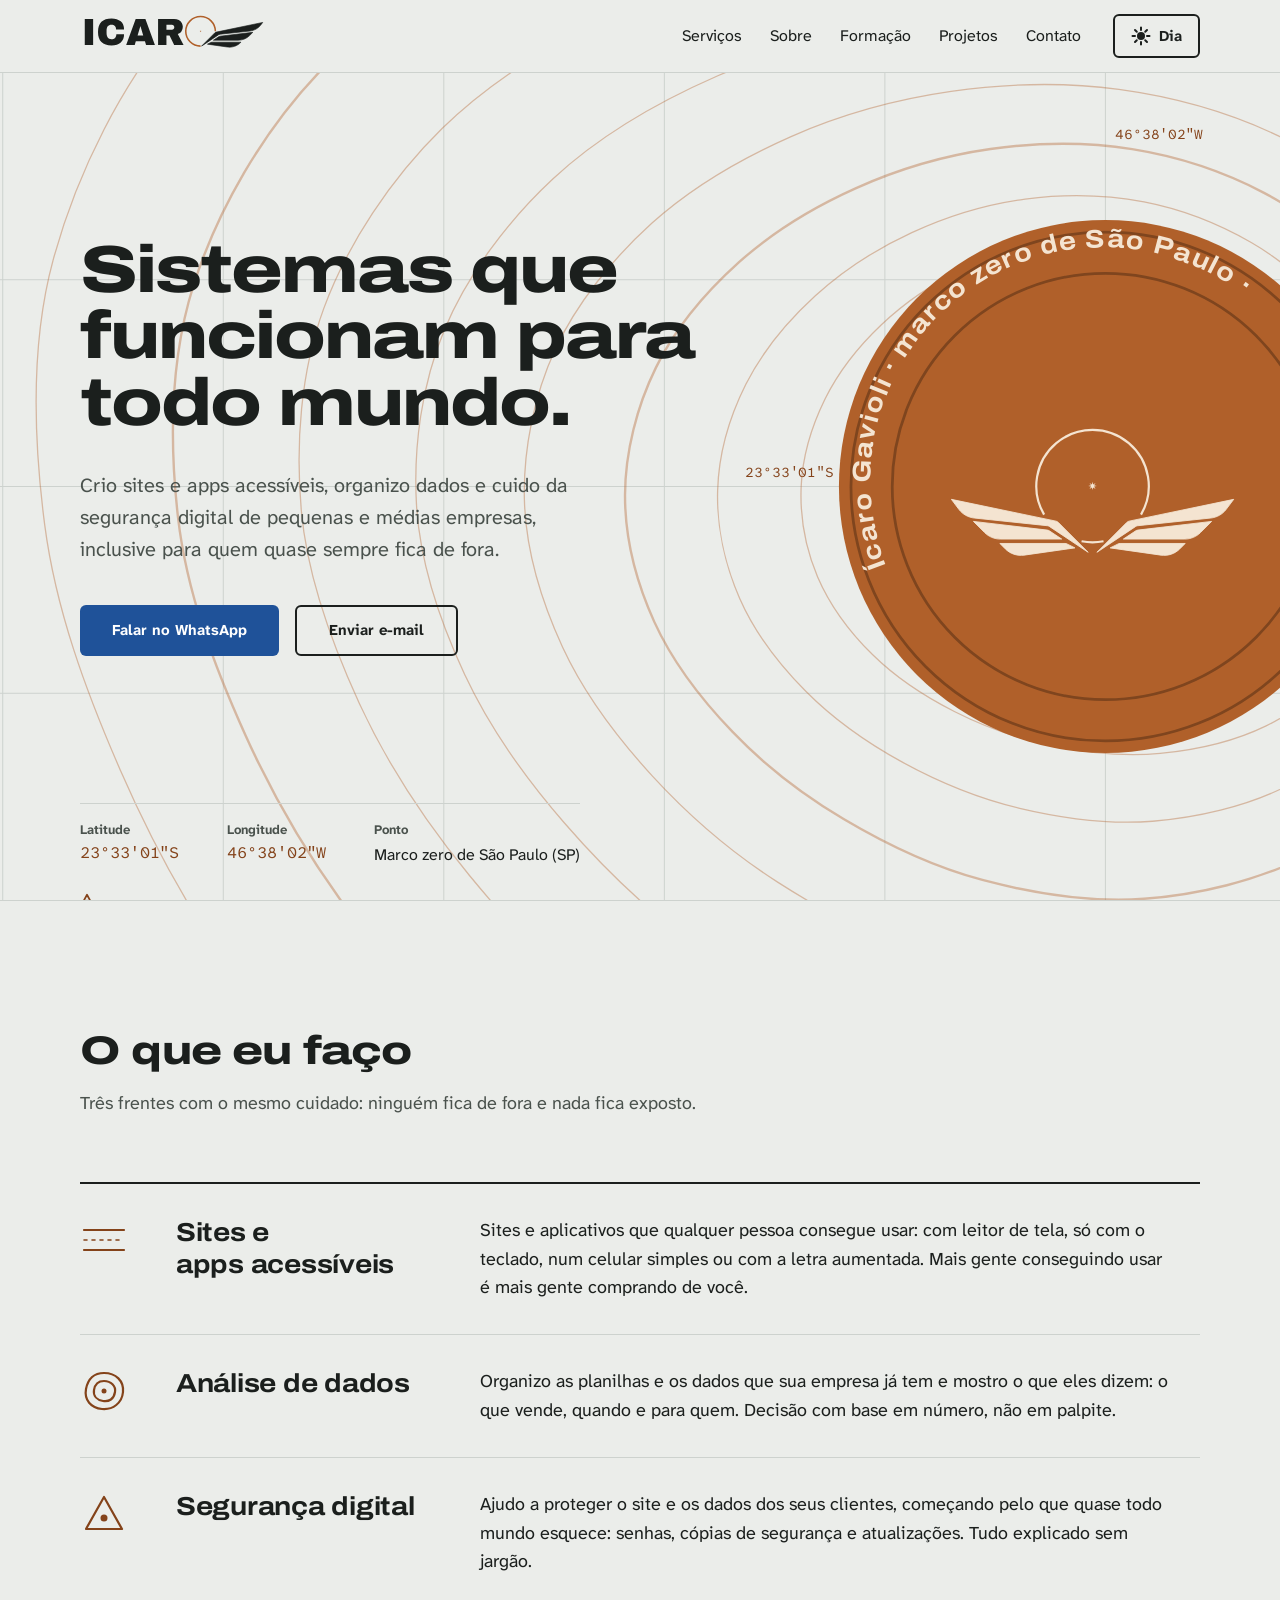
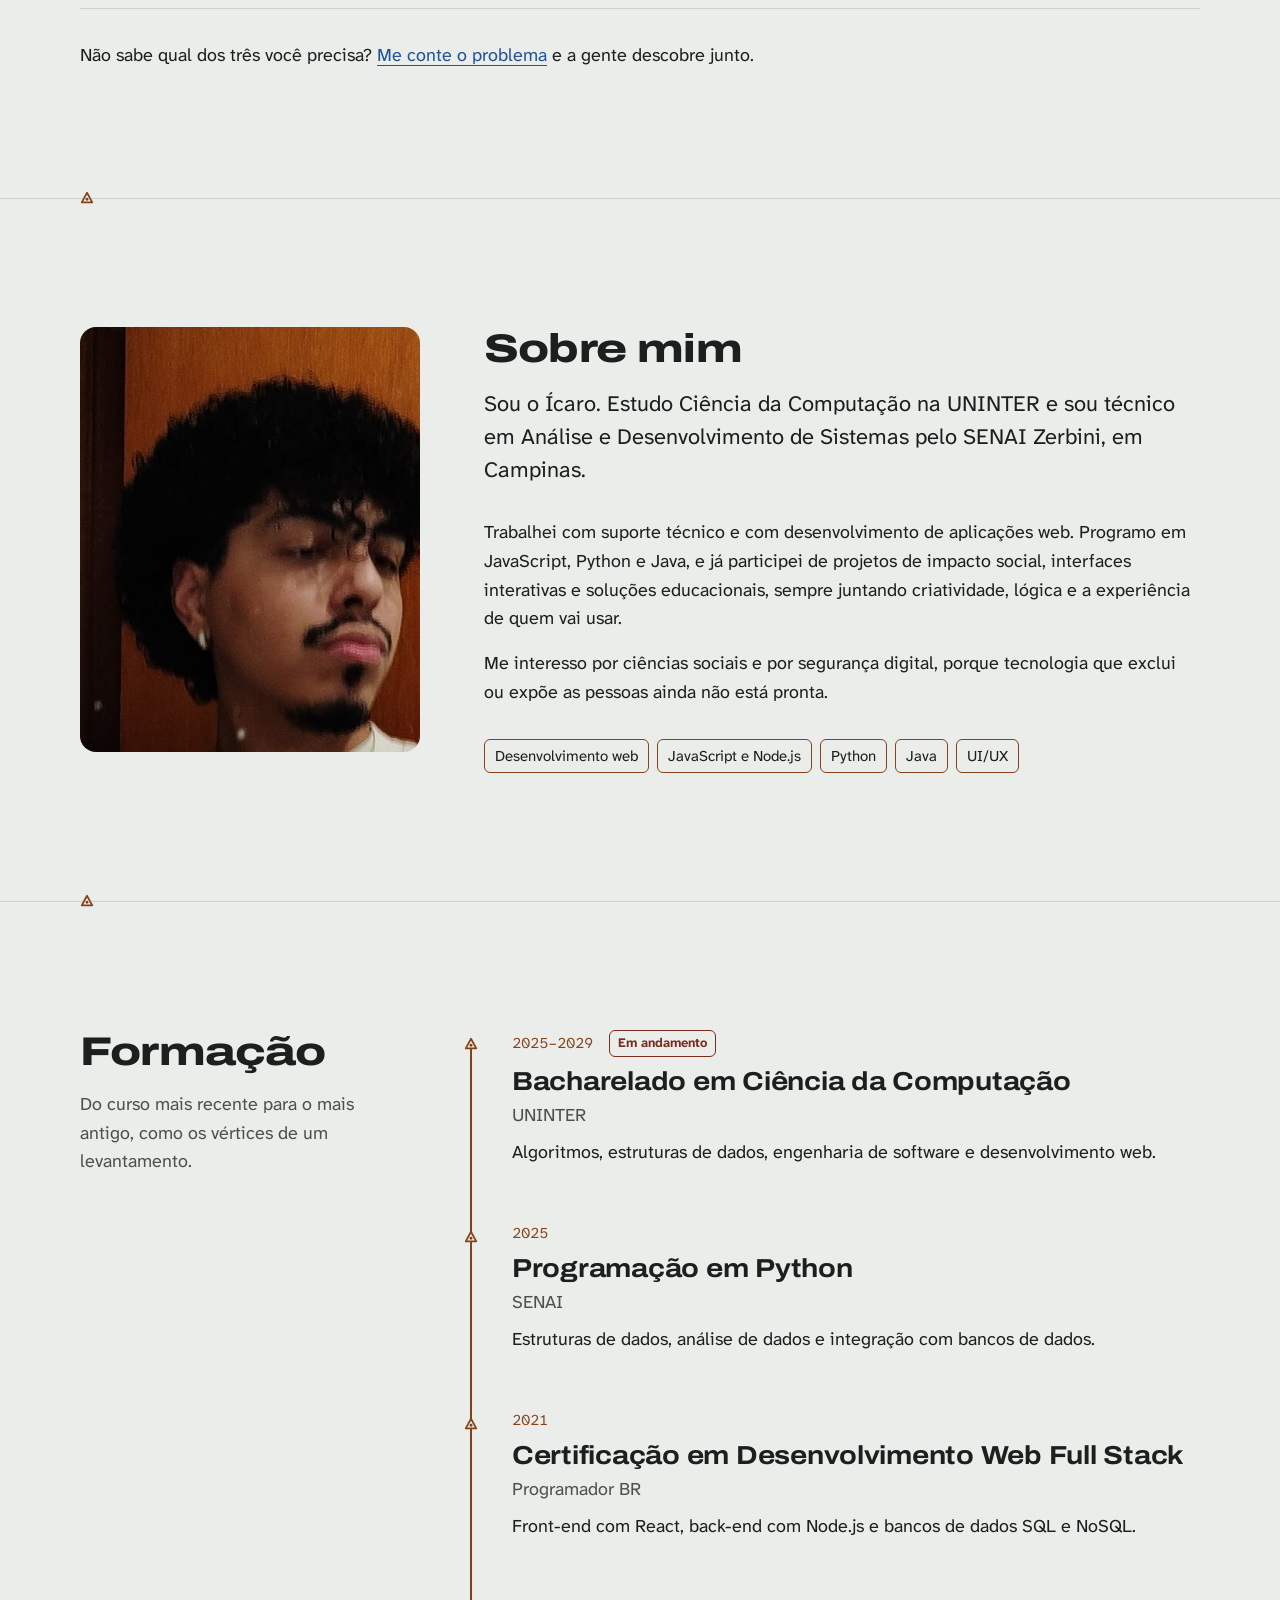
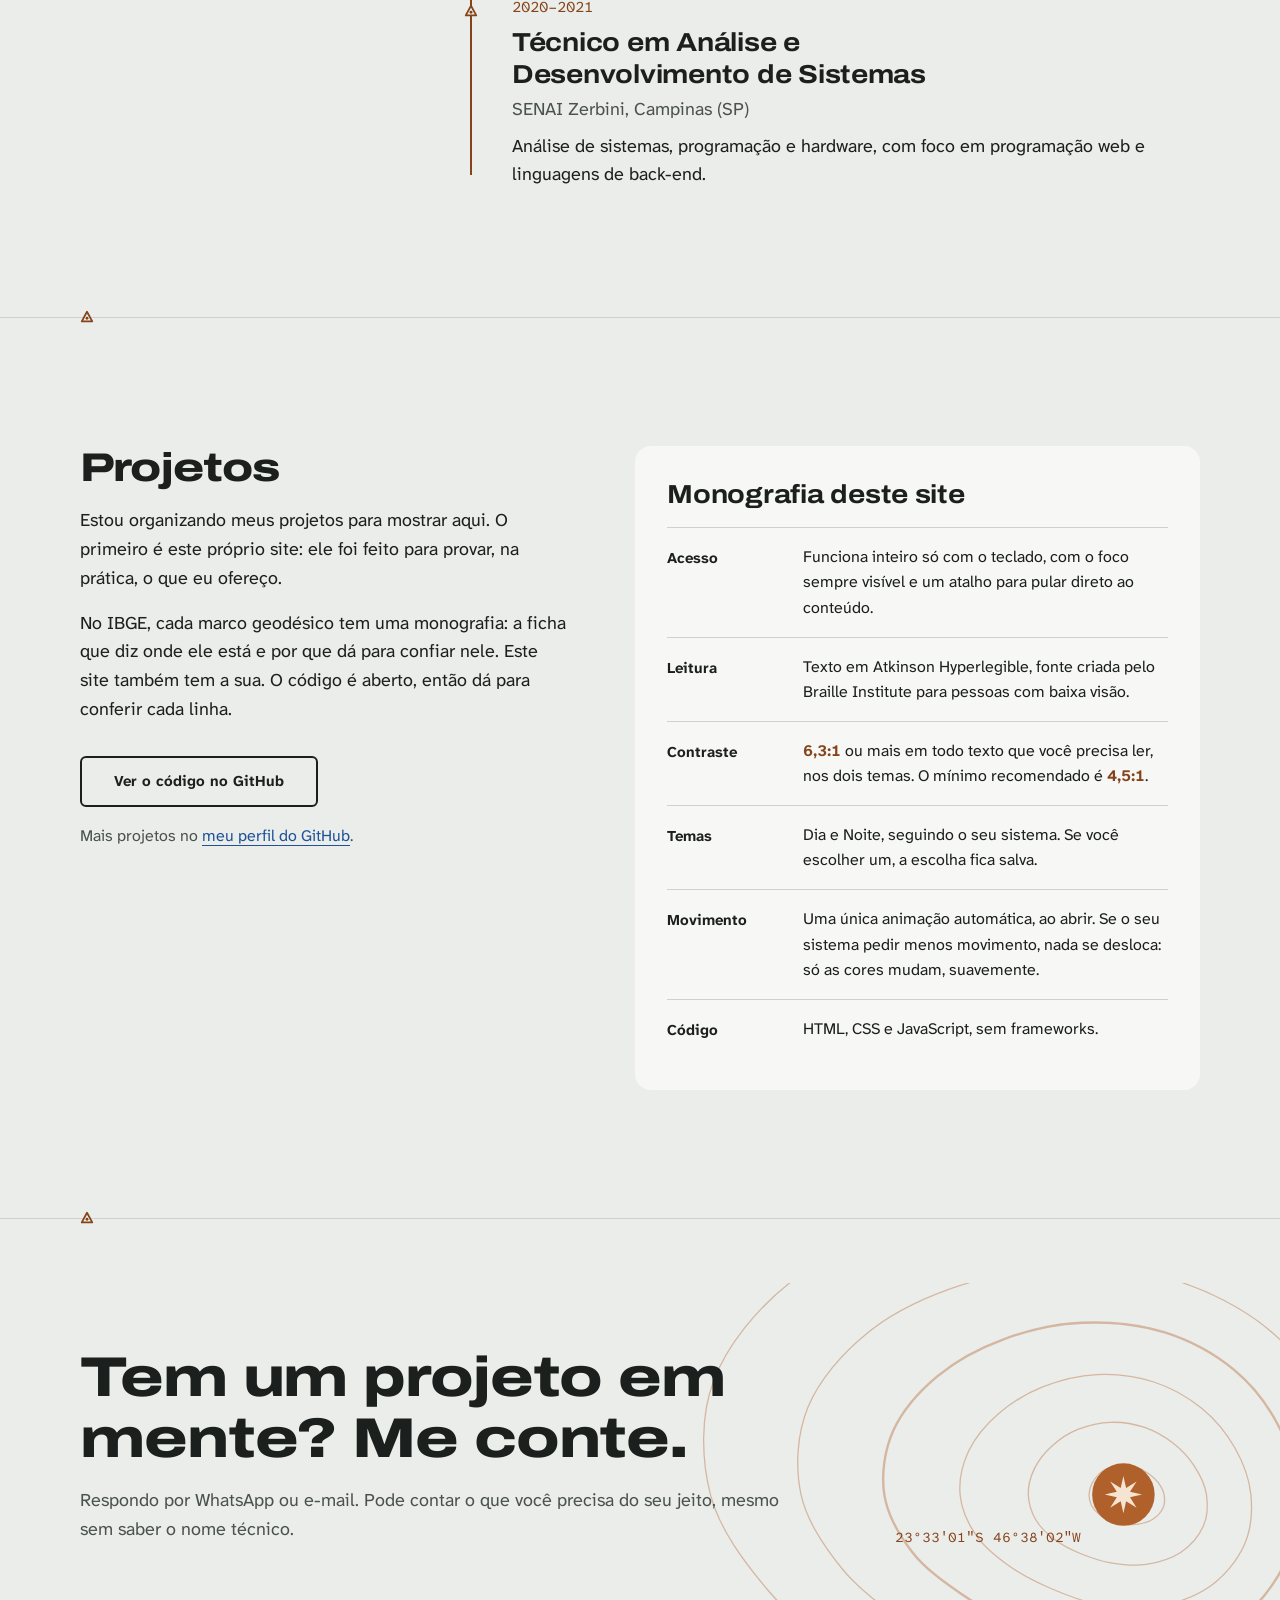
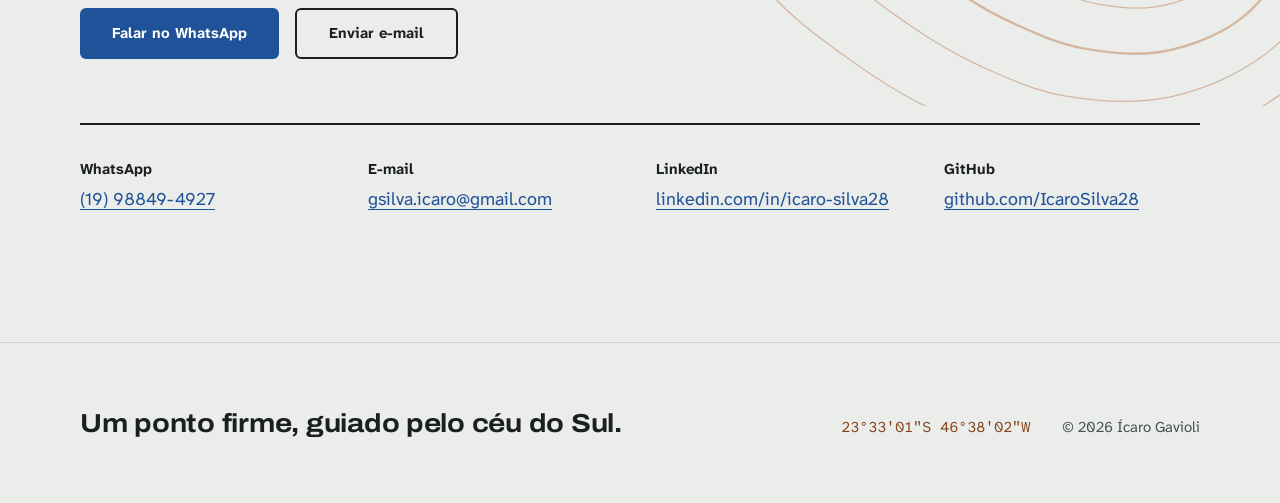
==== commit f92399c4: ":sparkles: feat(site): apply brand v4 and rename to Ícaro Gavioli - new favicon, header logo, hero d" ====
--- a/index.html
+++ b/index.html
@@ -3,9 +3,9 @@
 <head>
   <meta charset="UTF-8" />
   <meta name="viewport" content="width=device-width, initial-scale=1" />
-  <title>Ícaro Silva: sistemas que funcionam para todo mundo</title>
-  <meta name="description" content="Sites e apps acessíveis, análise de dados e segurança digital para pequenas e médias empresas. Ícaro Silva, São Paulo." />
-  <meta property="og:title" content="Ícaro Silva: sistemas que funcionam para todo mundo" />
+  <title>Ícaro Gavioli: sistemas que funcionam para todo mundo</title>
+  <meta name="description" content="Sites e apps acessíveis, análise de dados e segurança digital para pequenas e médias empresas. Ícaro Gavioli, São Paulo." />
+  <meta property="og:title" content="Ícaro Gavioli: sistemas que funcionam para todo mundo" />
   <meta property="og:description" content="Sites e apps acessíveis, análise de dados e segurança digital para pequenas e médias empresas." />
   <meta property="og:locale" content="pt_BR" />
   <meta name="theme-color" content="#ebedea" media="(prefers-color-scheme: light)" />
@@ -16,8 +16,8 @@
       if (tema === "dia" || tema === "noite") document.documentElement.setAttribute("data-theme", tema);
     } catch (e) {}
   </script>
-  <link rel="icon" type="image/svg+xml" href="assets/marca/favicon-icaro-silva-dia.svg" />
-  <link rel="icon" type="image/svg+xml" href="assets/marca/favicon-icaro-silva-noite.svg" media="(prefers-color-scheme: dark)" />
+  <link rel="icon" type="image/svg+xml" href="assets/marca/favicon-dia.svg" />
+  <link rel="icon" type="image/svg+xml" href="assets/marca/favicon-noite.svg" media="(prefers-color-scheme: dark)" />
   <link rel="preconnect" href="https://fonts.googleapis.com" />
   <link rel="preconnect" href="https://fonts.gstatic.com" crossorigin />
   <link rel="stylesheet" href="https://fonts.googleapis.com/css2?family=Archivo:wdth,wght@100..125,600..800&family=Atkinson+Hyperlegible+Mono:wght@400;600&family=Atkinson+Hyperlegible+Next:ital,wght@0,400;0,700;1,400&display=swap" />
@@ -29,9 +29,9 @@
 
   <header class="topo">
     <div class="faixa topo-faixa">
-      <a class="marca" href="#inicio" aria-label="Ícaro Silva, voltar ao início">
-        <img class="tema-dia" src="assets/marca/logo-icaro-silva-dia.svg" alt="" width="206" height="42" />
-        <img class="tema-noite" src="assets/marca/logo-icaro-silva-noite.svg" alt="" width="206" height="42" />
+      <a class="marca" href="#inicio" aria-label="Ícaro Gavioli, voltar ao início">
+        <img class="tema-dia" src="assets/marca/logo-horizontal-dia.svg" alt="" width="185" height="36" />
+        <img class="tema-noite" src="assets/marca/logo-horizontal-noite.svg" alt="" width="185" height="36" />
       </a>
       <nav class="menu" id="menu" aria-label="Seções">
         <ul>
@@ -72,8 +72,8 @@
           <circle class="disco" cx="1250" cy="450" r="290"/>
           <circle class="disco-friso" cx="1250" cy="450" r="232.0"/>
           <circle class="disco-friso" cx="1250" cy="450" r="276.9"/>
-          <g class="gravacao" transform="translate(1054.6 323.1) scale(2.538)"><g fill="none" stroke="currentColor" stroke-width="3.5" stroke-linecap="round"><path d="M56 6 V94" stroke-width="3"/><path d="M56 32 A18 18 0 0 0 56 68"/><path d="M41.31 29.77 L33.66 19.26"/><path d="M33.72 38.65 L27.49 35.47"/><path d="M31.00 50.00 L18.00 50.00"/><path d="M33.72 61.35 L27.49 64.53"/><path d="M41.31 70.23 L33.66 80.74"/></g><g fill="none" stroke="currentColor" stroke-width="2.6" stroke-linejoin="round"><path d="M76.41 27.65 L107.05 1.94 L106.07 13.21 L81.55 33.78 Z"/><path d="M83.08 38.14 L130.72 14.90 L127.04 25.60 L86.59 45.33 Z"/><path d="M84.88 50.26 L140.63 38.41 L134.47 47.90 L86.54 58.09 Z"/><path d="M81.58 61.90 L131.55 63.64 L123.28 71.36 L81.30 69.90 Z"/><path d="M73.88 71.03 L112.33 82.05 L102.43 87.54 L71.67 78.72 Z"/></g><g fill="none" stroke="currentColor" stroke-width="1.8" stroke-linecap="round"><path d="M82.05 28.15 L101.96 11.43"/><path d="M88.43 39.98 L123.49 22.88"/><path d="M89.62 53.34 L131.68 44.40"/><path d="M85.44 66.04 L121.42 67.29"/><path d="M76.62 75.97 L101.61 83.14"/></g><path fill="currentColor" fill-rule="evenodd" d="M56.00 69.00 L58.64 68.82 L60.43 75.11 L64.72 73.96 L63.12 67.62 L66.35 65.93 L70.63 70.89 L74.03 68.03 L69.90 62.96 L72.11 60.07 L78.08 62.75 L79.96 58.72 L74.07 55.87 L74.86 52.32 L81.40 52.22 L81.40 47.78 L74.86 47.68 L74.07 44.13 L79.96 41.28 L78.08 37.25 L72.11 39.93 L69.90 37.04 L74.03 31.97 L70.63 29.11 L66.35 34.07 L63.12 32.38 L64.72 26.04 L60.43 24.89 L58.64 31.18 L56.00 31.00 Z M58.43 63.79 A14 14 0 0 0 67.33 58.23 L62.07 54.41 A7.5 7.5 0 0 1 57.30 57.39 Z M68.79 55.69 A14 14 0 0 0 68.79 44.31 L62.85 46.95 A7.5 7.5 0 0 1 62.85 53.05 Z M67.33 41.77 A14 14 0 0 0 58.43 36.21 L57.30 42.61 A7.5 7.5 0 0 1 62.07 45.59 Z"/></g>
-          <path id="aro" fill="none" d="M1011.6 536.8 A253.8 253.8 0 1 1 1488.4 363.2 A253.8 253.8 0 1 1 1011.6 536.8"/><text class="aro-texto"><textPath href="#aro" textLength="640" lengthAdjust="spacing">Ícaro Silva · marco zero de São Paulo ·</textPath></text>
+          <g class="gravacao" transform="translate(1063.2 368.0) scale(4.8)"><path d="M45.325 25.695A12.75 12.75 0 0 1 40.776 28.822M38.487 29.505A12.75 12.75 0 0 1 33.513 29.505M31.224 28.822A12.75 12.75 0 0 1 26.675 25.695M25.014 23.471A12.75 12.75 0 1 1 46.986 23.471" fill="none" stroke="currentColor" stroke-width="0.5"/><path d="M27.7079 24.9391L4 20L5.69179 22.2557C6.526 23.368 7.78566 24.0827 9.16837 24.2282L25.755 25.9742C25.9159 25.9911 26.0703 26.0469 26.205 26.1367L35 32L28.211 25.211C28.0733 25.0733 27.8985 24.9788 27.7079 24.9391Z" fill="currentColor" stroke="currentColor" stroke-width="0.2"/><path d="M11.5355 27.5355L9 25L25.7617 26.972C25.9184 26.9904 26.0684 27.0456 26.1996 27.1331L29 29H15.0711C13.745 29 12.4732 28.4732 11.5355 27.5355Z" fill="currentColor" stroke="currentColor" stroke-width="0.2"/><path d="M16.2322 31.2322L15 30H29.7639C29.9192 30 30.0723 30.0361 30.2111 30.1056L32 31L20.4749 32.6464C18.9169 32.869 17.3451 32.3451 16.2322 31.2322Z" fill="currentColor" stroke="currentColor" stroke-width="0.2"/><path d="M44.2921 24.9391L68 20L66.3082 22.2557C65.474 23.368 64.2143 24.0827 62.8316 24.2282L46.245 25.9742C46.0841 25.9911 45.9297 26.0469 45.795 26.1367L37 32L43.789 25.211C43.9267 25.0733 44.1015 24.9788 44.2921 24.9391Z" fill="currentColor" stroke="currentColor" stroke-width="0.2"/><path d="M60.4645 27.5355L63 25L46.2383 26.972C46.0816 26.9904 45.9316 27.0456 45.8004 27.1331L43 29H56.9289C58.255 29 59.5268 28.4732 60.4645 27.5355Z" fill="currentColor" stroke="currentColor" stroke-width="0.2"/><path d="M55.7678 31.2322L57 30H42.2361C42.0808 30 41.9277 30.0361 41.7889 30.1056L40 31L51.5251 32.6464C53.0831 32.869 54.6549 32.3451 55.7678 31.2322Z" fill="currentColor" stroke="currentColor" stroke-width="0.2"/><path d="M36 16L36.1425 16.615L36.6894 16.2784L36.3441 16.8116L36.9749 16.9505L36.3441 17.0894L36.6894 17.6226L36.1425 17.286L36 17.901L35.8575 17.286L35.3106 17.6226L35.6559 17.0894L35.0251 16.9505L35.6559 16.8116L35.3106 16.2784L35.8575 16.615L36 16Z" fill="currentColor"/></g>
+          <path id="aro" fill="none" d="M1011.6 536.8 A253.8 253.8 0 1 1 1488.4 363.2 A253.8 253.8 0 1 1 1011.6 536.8"/><text class="aro-texto"><textPath href="#aro" textLength="660" lengthAdjust="spacing">Ícaro Gavioli · marco zero de São Paulo ·</textPath></text>
         </g>
       </svg>
       <div class="faixa heroi-faixa">
@@ -123,7 +123,7 @@
     <section class="secao" id="sobre" aria-labelledby="t-sobre">
       <div class="faixa sobre-grade">
         <figure class="foto">
-          <img src="assets/img/profile-rosto.jpg" alt="Ícaro Silva, jovem de cabelo cacheado e óculos" width="440" height="550" loading="lazy" />
+          <img src="assets/img/profile-rosto.jpg" alt="Ícaro Gavioli, jovem de cabelo cacheado e óculos" width="440" height="550" loading="lazy" />
         </figure>
         <div class="sobre-texto">
           <h2 id="t-sobre">Sobre mim</h2>
@@ -209,7 +209,7 @@
     </section>
 
     <section class="secao contato" id="contato" aria-labelledby="t-contato">
-      <svg class="terreno-contato" viewBox="0 0 640 460" preserveAspectRatio="xMaxYMid meet" aria-hidden="true" focusable="false"><g class="curvas"><path d="M514.2 230.0 C515.1 234.6 515.0 240.2 513.0 244.6 C511.0 249.0 506.9 253.6 502.4 256.6 C497.9 259.5 491.7 261.3 486.3 262.2 C480.9 263.1 475.1 262.6 470.0 262.0 C464.9 261.3 460.1 259.9 455.7 258.2 C451.4 256.5 447.1 254.3 443.7 251.6 C440.3 248.8 437.2 245.4 435.3 241.8 C433.5 238.2 432.6 233.9 432.7 230.0 C432.7 226.1 433.9 222.0 435.7 218.3 C437.4 214.7 440.0 211.0 443.2 208.0 C446.5 205.1 450.6 202.2 455.1 200.5 C459.5 198.7 465.0 197.7 470.0 197.6 C475.0 197.6 480.3 198.8 484.9 200.4 C489.5 202.0 493.8 204.6 497.6 207.3 C501.5 210.1 505.1 213.4 507.9 217.1 C510.6 220.9 513.4 225.4 514.2 230.0 Z"/><path d="M560.3 230.0 C561.9 240.8 561.6 253.8 556.9 264.2 C552.3 274.6 543.0 285.7 532.6 292.6 C522.2 299.6 507.3 303.9 494.6 305.9 C481.8 307.8 468.0 306.1 456.2 304.1 C444.5 302.2 433.8 298.4 423.8 294.3 C413.7 290.2 404.1 285.5 396.0 279.4 C387.9 273.3 379.8 265.9 374.9 257.6 C370.0 249.4 366.9 239.3 366.6 230.0 C366.3 220.7 369.0 210.6 373.3 201.8 C377.5 193.0 384.2 184.5 392.1 177.4 C399.9 170.3 409.8 163.5 420.5 159.2 C431.2 154.9 444.1 151.7 456.2 151.4 C468.4 151.0 481.8 153.2 493.1 157.0 C504.4 160.9 515.2 167.3 524.2 174.3 C533.2 181.3 541.1 189.8 547.1 199.1 C553.2 208.4 558.6 219.2 560.3 230.0 Z"/><path d="M608.6 230.0 C610.3 247.6 609.0 267.7 601.5 284.4 C594.0 301.1 579.9 318.9 563.5 330.2 C547.0 341.5 523.4 349.2 503.0 352.3 C482.7 355.4 460.1 352.3 441.2 348.9 C422.4 345.4 405.8 338.4 390.0 331.5 C374.1 324.7 359.6 317.4 346.3 307.9 C332.9 298.4 319.0 287.5 310.1 274.6 C301.1 261.6 293.9 245.3 292.5 230.0 C291.1 214.7 294.9 197.3 301.8 182.7 C308.8 168.0 320.8 153.8 334.2 142.2 C347.5 130.6 364.3 120.1 382.2 113.0 C400.0 106.0 421.1 100.5 441.2 99.6 C461.4 98.7 484.1 101.4 503.1 107.6 C522.1 113.7 540.7 124.5 555.4 136.4 C570.0 148.4 582.2 163.5 591.1 179.1 C600.0 194.7 606.8 212.4 608.6 230.0 Z"/><path class="mestra" d="M658.7 230.0 C659.7 254.6 656.2 281.8 645.3 304.8 C634.4 327.8 615.8 352.1 593.4 368.1 C571.1 384.1 539.3 396.0 511.3 400.8 C483.2 405.6 451.3 401.8 425.0 396.9 C398.7 392.1 375.5 381.3 353.6 371.4 C331.7 361.6 312.3 351.0 293.5 337.8 C274.7 324.7 254.5 310.6 240.6 292.6 C226.7 274.7 213.6 252.0 210.1 230.0 C206.7 208.0 210.3 181.8 219.9 160.4 C229.6 138.9 248.0 117.8 268.0 101.2 C287.9 84.7 313.5 70.8 339.7 61.2 C365.9 51.5 395.9 44.4 425.0 43.2 C454.1 41.9 486.6 45.0 514.1 53.5 C541.7 62.1 569.4 77.2 590.3 94.5 C611.2 111.7 628.1 134.6 639.5 157.1 C650.9 179.7 657.7 205.4 658.7 230.0 Z"/><path d="M710.9 230.0 C710.3 261.9 702.8 296.0 687.9 325.2 C673.0 354.5 649.7 384.6 621.5 405.5 C593.3 426.3 554.5 443.1 518.8 450.3 C483.1 457.6 441.7 454.7 407.5 449.0 C373.3 443.3 342.2 428.9 313.6 415.9 C285.0 402.8 260.6 388.0 235.9 370.7 C211.2 353.4 185.0 335.6 165.6 312.2 C146.2 288.7 126.0 259.6 119.6 230.0 C113.2 200.4 115.1 164.2 127.2 134.8 C139.4 105.4 164.9 75.7 192.5 53.7 C220.1 31.7 256.8 14.5 292.7 2.7 C328.5 -9.2 368.7 -16.4 407.5 -17.3 C446.3 -18.3 488.7 -14.4 525.3 -3.2 C561.9 8.0 599.5 27.1 627.1 49.9 C654.8 72.7 677.5 103.6 691.4 133.6 C705.4 163.6 711.4 198.1 710.9 230.0 Z"/><path d="M765.3 230.0 C762.8 269.5 749.8 310.6 730.2 346.0 C710.6 381.4 681.8 416.6 647.6 442.3 C613.5 468.0 568.5 489.9 525.3 500.4 C482.2 510.9 431.4 510.9 388.8 505.3 C346.1 499.7 305.4 483.0 269.1 466.8 C232.9 450.7 202.1 430.6 171.2 408.4 C140.2 386.2 108.4 363.5 83.4 333.7 C58.4 304.0 30.9 267.9 21.1 230.0 C11.3 192.1 10.1 144.7 24.6 106.3 C39.0 67.9 71.7 27.8 107.7 -0.5 C143.7 -28.7 193.9 -49.5 240.7 -63.1 C287.6 -76.6 339.6 -82.1 388.7 -81.7 C437.9 -81.3 489.7 -75.0 535.5 -60.6 C581.4 -46.2 628.7 -23.6 663.6 4.6 C698.5 32.9 728.2 71.4 745.1 109.0 C762.1 146.5 767.8 190.5 765.3 230.0 Z"/></g><g class="estrelas"><circle cx="249" cy="112" r="0.9"/><circle cx="561" cy="180" r="1.6"/><circle cx="190" cy="132" r="1.6"/><circle cx="478" cy="14" r="0.9"/><circle cx="417" cy="379" r="1.2"/><circle cx="589" cy="444" r="1.6"/><circle cx="211" cy="123" r="1.6"/><circle cx="392" cy="36" r="1.6"/><circle cx="40" cy="391" r="1.6"/><circle cx="150" cy="330" r="1.6"/><circle cx="305" cy="254" r="0.9"/><circle cx="94" cy="412" r="1.6"/><circle cx="560" cy="88" r="1.2"/><circle cx="211" cy="283" r="1.6"/><circle cx="367" cy="201" r="0.9"/><circle cx="201" cy="74" r="1.6"/><circle cx="76" cy="19" r="1.6"/><circle cx="316" cy="184" r="0.9"/><circle cx="72" cy="44" r="1.6"/><circle cx="261" cy="244" r="1.2"/><circle cx="344" cy="397" r="1.6"/><circle cx="298" cy="88" r="0.9"/></g><circle class="selo-disco" cx="470" cy="230" r="34"/><g class="selo-gravacao" transform="translate(435.31 195.31) scale(0.6939)"><g fill="none" stroke="currentColor" stroke-width="7" stroke-linecap="round"><path d="M44 34 A16 16 0 0 0 44 66"/><path d="M27.74 33.74 L22.08 28.08"/><path d="M21.00 50.00 L13.00 50.00"/><path d="M27.74 66.26 L22.08 71.92"/></g><path fill="currentColor" fill-rule="evenodd" d="M44.00 61.00 L47.22 60.52 L50.09 65.87 L54.70 63.21 L51.50 58.04 L53.23 55.99 L58.87 58.24 L60.69 53.24 L54.92 51.34 L54.92 48.66 L60.69 46.76 L58.87 41.76 L53.23 44.01 L51.50 41.96 L54.70 36.79 L50.09 34.13 L47.22 39.48 L44.00 39.00 Z M44 46 A4 4 0 0 1 44 54 Z"/><g fill="currentColor"><path d="M56.31 31.75 L80.06 21.17 L77.33 32.24 L59.97 39.97 Z"/><path d="M63.61 43.77 L95.53 41.54 L89.18 51.00 L64.24 52.75 Z"/><path d="M61.77 57.19 L84.60 64.61 L75.16 71.00 L58.99 65.75 Z"/></g></g><text class="rotulo-contato" x="424" y="282" text-anchor="end">23°33′01″S 46°38′02″W</text></svg>
+      <svg class="terreno-contato" viewBox="0 0 640 460" preserveAspectRatio="xMaxYMid meet" aria-hidden="true" focusable="false"><g class="curvas"><path d="M514.2 230.0 C515.1 234.6 515.0 240.2 513.0 244.6 C511.0 249.0 506.9 253.6 502.4 256.6 C497.9 259.5 491.7 261.3 486.3 262.2 C480.9 263.1 475.1 262.6 470.0 262.0 C464.9 261.3 460.1 259.9 455.7 258.2 C451.4 256.5 447.1 254.3 443.7 251.6 C440.3 248.8 437.2 245.4 435.3 241.8 C433.5 238.2 432.6 233.9 432.7 230.0 C432.7 226.1 433.9 222.0 435.7 218.3 C437.4 214.7 440.0 211.0 443.2 208.0 C446.5 205.1 450.6 202.2 455.1 200.5 C459.5 198.7 465.0 197.7 470.0 197.6 C475.0 197.6 480.3 198.8 484.9 200.4 C489.5 202.0 493.8 204.6 497.6 207.3 C501.5 210.1 505.1 213.4 507.9 217.1 C510.6 220.9 513.4 225.4 514.2 230.0 Z"/><path d="M560.3 230.0 C561.9 240.8 561.6 253.8 556.9 264.2 C552.3 274.6 543.0 285.7 532.6 292.6 C522.2 299.6 507.3 303.9 494.6 305.9 C481.8 307.8 468.0 306.1 456.2 304.1 C444.5 302.2 433.8 298.4 423.8 294.3 C413.7 290.2 404.1 285.5 396.0 279.4 C387.9 273.3 379.8 265.9 374.9 257.6 C370.0 249.4 366.9 239.3 366.6 230.0 C366.3 220.7 369.0 210.6 373.3 201.8 C377.5 193.0 384.2 184.5 392.1 177.4 C399.9 170.3 409.8 163.5 420.5 159.2 C431.2 154.9 444.1 151.7 456.2 151.4 C468.4 151.0 481.8 153.2 493.1 157.0 C504.4 160.9 515.2 167.3 524.2 174.3 C533.2 181.3 541.1 189.8 547.1 199.1 C553.2 208.4 558.6 219.2 560.3 230.0 Z"/><path d="M608.6 230.0 C610.3 247.6 609.0 267.7 601.5 284.4 C594.0 301.1 579.9 318.9 563.5 330.2 C547.0 341.5 523.4 349.2 503.0 352.3 C482.7 355.4 460.1 352.3 441.2 348.9 C422.4 345.4 405.8 338.4 390.0 331.5 C374.1 324.7 359.6 317.4 346.3 307.9 C332.9 298.4 319.0 287.5 310.1 274.6 C301.1 261.6 293.9 245.3 292.5 230.0 C291.1 214.7 294.9 197.3 301.8 182.7 C308.8 168.0 320.8 153.8 334.2 142.2 C347.5 130.6 364.3 120.1 382.2 113.0 C400.0 106.0 421.1 100.5 441.2 99.6 C461.4 98.7 484.1 101.4 503.1 107.6 C522.1 113.7 540.7 124.5 555.4 136.4 C570.0 148.4 582.2 163.5 591.1 179.1 C600.0 194.7 606.8 212.4 608.6 230.0 Z"/><path class="mestra" d="M658.7 230.0 C659.7 254.6 656.2 281.8 645.3 304.8 C634.4 327.8 615.8 352.1 593.4 368.1 C571.1 384.1 539.3 396.0 511.3 400.8 C483.2 405.6 451.3 401.8 425.0 396.9 C398.7 392.1 375.5 381.3 353.6 371.4 C331.7 361.6 312.3 351.0 293.5 337.8 C274.7 324.7 254.5 310.6 240.6 292.6 C226.7 274.7 213.6 252.0 210.1 230.0 C206.7 208.0 210.3 181.8 219.9 160.4 C229.6 138.9 248.0 117.8 268.0 101.2 C287.9 84.7 313.5 70.8 339.7 61.2 C365.9 51.5 395.9 44.4 425.0 43.2 C454.1 41.9 486.6 45.0 514.1 53.5 C541.7 62.1 569.4 77.2 590.3 94.5 C611.2 111.7 628.1 134.6 639.5 157.1 C650.9 179.7 657.7 205.4 658.7 230.0 Z"/><path d="M710.9 230.0 C710.3 261.9 702.8 296.0 687.9 325.2 C673.0 354.5 649.7 384.6 621.5 405.5 C593.3 426.3 554.5 443.1 518.8 450.3 C483.1 457.6 441.7 454.7 407.5 449.0 C373.3 443.3 342.2 428.9 313.6 415.9 C285.0 402.8 260.6 388.0 235.9 370.7 C211.2 353.4 185.0 335.6 165.6 312.2 C146.2 288.7 126.0 259.6 119.6 230.0 C113.2 200.4 115.1 164.2 127.2 134.8 C139.4 105.4 164.9 75.7 192.5 53.7 C220.1 31.7 256.8 14.5 292.7 2.7 C328.5 -9.2 368.7 -16.4 407.5 -17.3 C446.3 -18.3 488.7 -14.4 525.3 -3.2 C561.9 8.0 599.5 27.1 627.1 49.9 C654.8 72.7 677.5 103.6 691.4 133.6 C705.4 163.6 711.4 198.1 710.9 230.0 Z"/><path d="M765.3 230.0 C762.8 269.5 749.8 310.6 730.2 346.0 C710.6 381.4 681.8 416.6 647.6 442.3 C613.5 468.0 568.5 489.9 525.3 500.4 C482.2 510.9 431.4 510.9 388.8 505.3 C346.1 499.7 305.4 483.0 269.1 466.8 C232.9 450.7 202.1 430.6 171.2 408.4 C140.2 386.2 108.4 363.5 83.4 333.7 C58.4 304.0 30.9 267.9 21.1 230.0 C11.3 192.1 10.1 144.7 24.6 106.3 C39.0 67.9 71.7 27.8 107.7 -0.5 C143.7 -28.7 193.9 -49.5 240.7 -63.1 C287.6 -76.6 339.6 -82.1 388.7 -81.7 C437.9 -81.3 489.7 -75.0 535.5 -60.6 C581.4 -46.2 628.7 -23.6 663.6 4.6 C698.5 32.9 728.2 71.4 745.1 109.0 C762.1 146.5 767.8 190.5 765.3 230.0 Z"/></g><g class="estrelas"><circle cx="249" cy="112" r="0.9"/><circle cx="561" cy="180" r="1.6"/><circle cx="190" cy="132" r="1.6"/><circle cx="478" cy="14" r="0.9"/><circle cx="417" cy="379" r="1.2"/><circle cx="589" cy="444" r="1.6"/><circle cx="211" cy="123" r="1.6"/><circle cx="392" cy="36" r="1.6"/><circle cx="40" cy="391" r="1.6"/><circle cx="150" cy="330" r="1.6"/><circle cx="305" cy="254" r="0.9"/><circle cx="94" cy="412" r="1.6"/><circle cx="560" cy="88" r="1.2"/><circle cx="211" cy="283" r="1.6"/><circle cx="367" cy="201" r="0.9"/><circle cx="201" cy="74" r="1.6"/><circle cx="76" cy="19" r="1.6"/><circle cx="316" cy="184" r="0.9"/><circle cx="72" cy="44" r="1.6"/><circle cx="261" cy="244" r="1.2"/><circle cx="344" cy="397" r="1.6"/><circle cx="298" cy="88" r="0.9"/></g><circle class="selo-disco" cx="470" cy="230" r="34"/><g class="selo-gravacao" transform="translate(435.31 195.31) scale(0.6939)"><path d="M50.000 20.750L54.276 39.677L70.683 29.317L60.323 45.724L79.250 50.000L60.323 54.276L70.683 70.683L54.276 60.323L50.000 79.250L45.724 60.323L29.317 70.683L39.677 54.276L20.750 50.000L39.677 45.724L29.317 29.317L45.724 39.677Z" fill="currentColor"/></g><text class="rotulo-contato" x="424" y="282" text-anchor="end">23°33′01″S 46°38′02″W</text></svg>
       <div class="faixa">
         <h2 id="t-contato">Tem um projeto em mente? Me conte.</h2>
         <p class="intro">Respondo por WhatsApp ou e-mail. Pode contar o que você precisa do seu jeito, mesmo sem saber o nome técnico.</p>
@@ -231,7 +231,7 @@
     <div class="faixa rodape-faixa">
       <p class="assinatura">Um ponto firme, guiado pelo céu do Sul.</p>
       <p class="coordenada">23°33′01″S 46°38′02″W</p>
-      <p class="direitos">© <span id="ano">2026</span> Ícaro Silva</p>
+      <p class="direitos">© <span id="ano">2026</span> Ícaro Gavioli</p>
     </div>
   </footer>
 
--- a/css/tokens.css
+++ b/css/tokens.css
@@ -1,6 +1,6 @@
-/* Cópia de marca-icaro-silva/marca/tokens.css (marca v3). Atualize lá primeiro e copie para cá. */
-/* Ícaro Silva: tokens da marca, versão 3 (o marco geodésico, com o sol e a asa).
-   Os valores são os mesmos da v2; a v3 trocou só a logo (assets/v3/).
+/* Cópia de marca-icaro-gavioli/marca/tokens.css (marca v4). Atualize lá primeiro e copie para cá. */
+/* Ícaro Gavioli: tokens da marca, versão 4 (o marco geodésico, com o sol, a estrela e as asas).
+   Os valores são os mesmos da v2; a v3 e a v4 trocaram só a logo (assets/v4/) e a v4, o nome.
    Gerado a partir de tokens.json. Não edite valores aqui sem atualizar tokens.json e o README.
    A versão 1 está arquivada em v1/.
 
--- a/css/style.css
+++ b/css/style.css
@@ -1,7 +1,7 @@
 /* ============================================================
-   Ícaro Silva: o marco geodésico (marca v3)
+   Ícaro Gavioli: o marco geodésico (marca v4)
    Todos os valores vêm de tokens.css. Fonte da verdade da marca:
-   marca-icaro-silva/marca/README.md
+   marca-icaro-gavioli/marca/README.md
    ============================================================ */
 
 /* ---------- Base ---------- */
@@ -105,7 +105,7 @@
 }
 .topo-faixa { display: flex; align-items: center; gap: var(--espaco-8); height: 72px; }
 .marca { flex: none; border-radius: var(--raio-sm); }
-.marca img { width: auto; height: 42px; }
+.marca img { width: auto; height: 36px; }
 
 .menu { margin-left: auto; }
 .menu ul { display: flex; gap: 28px; }
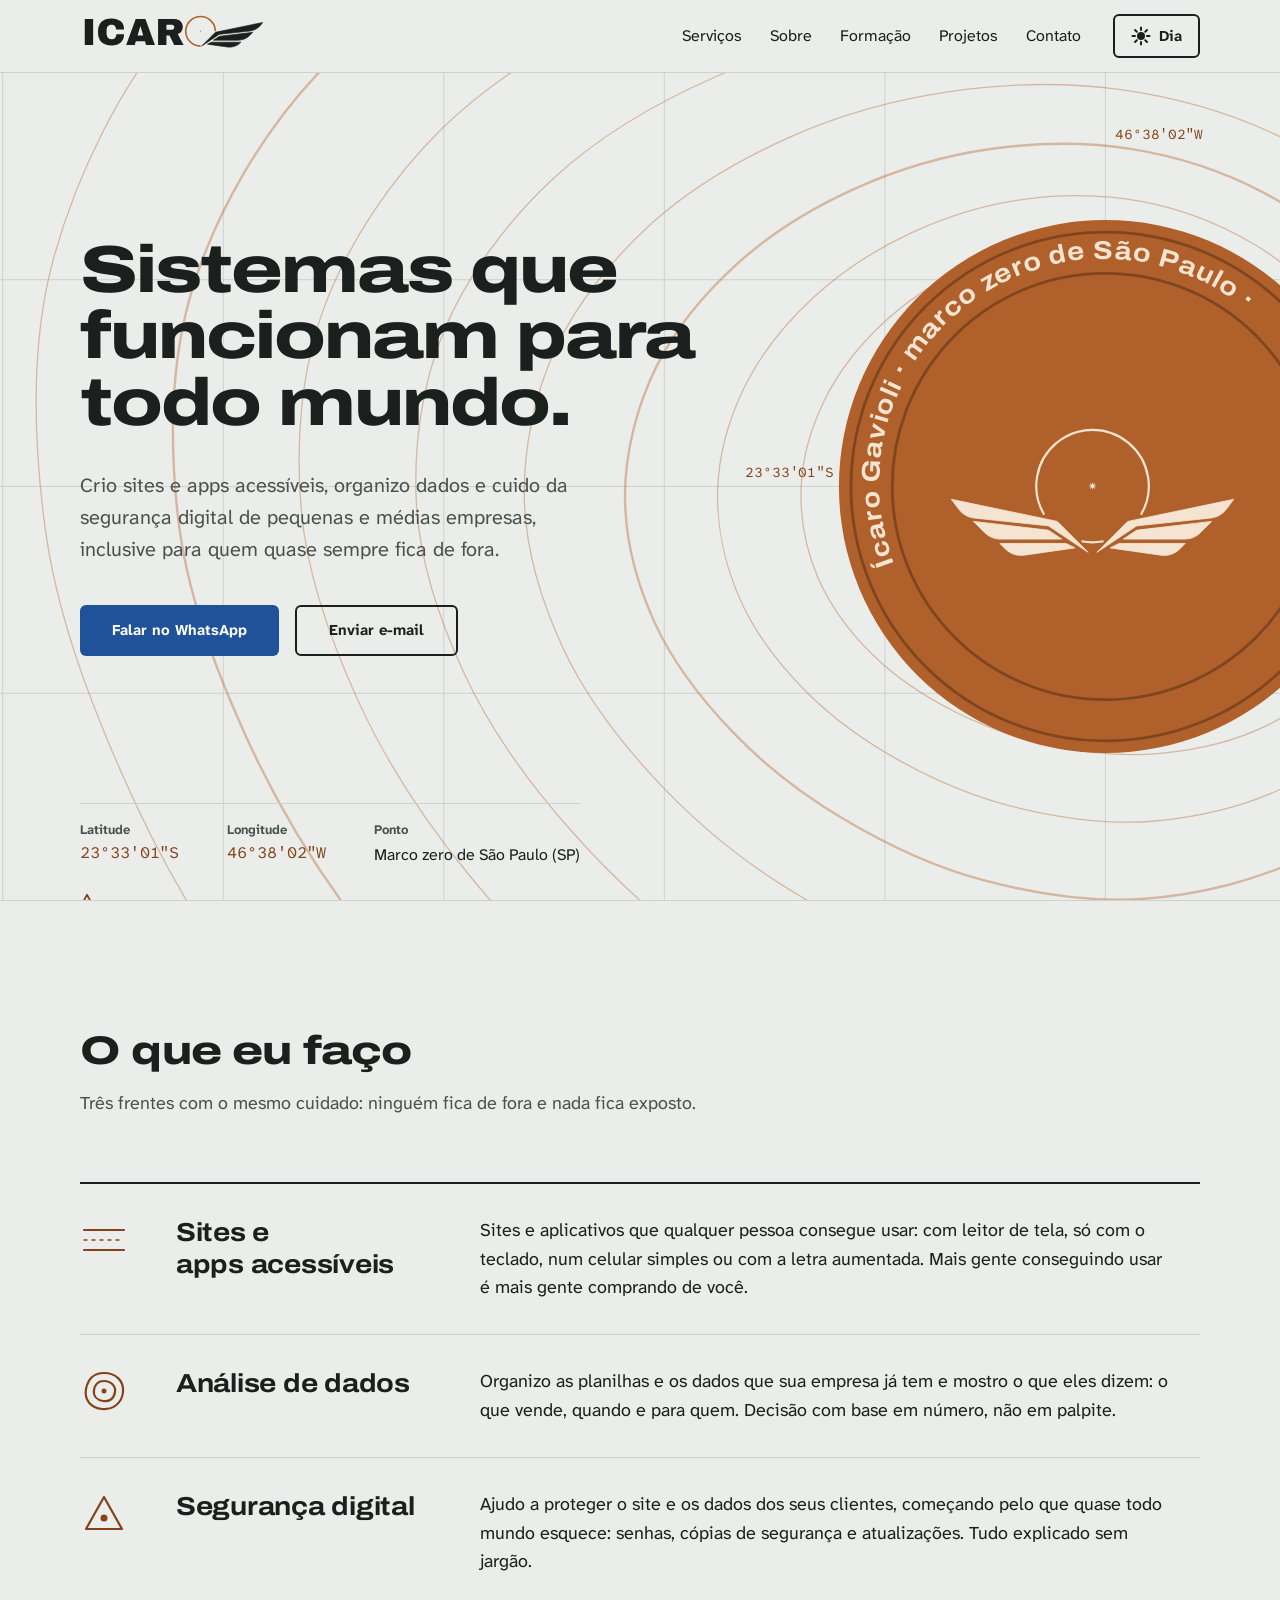
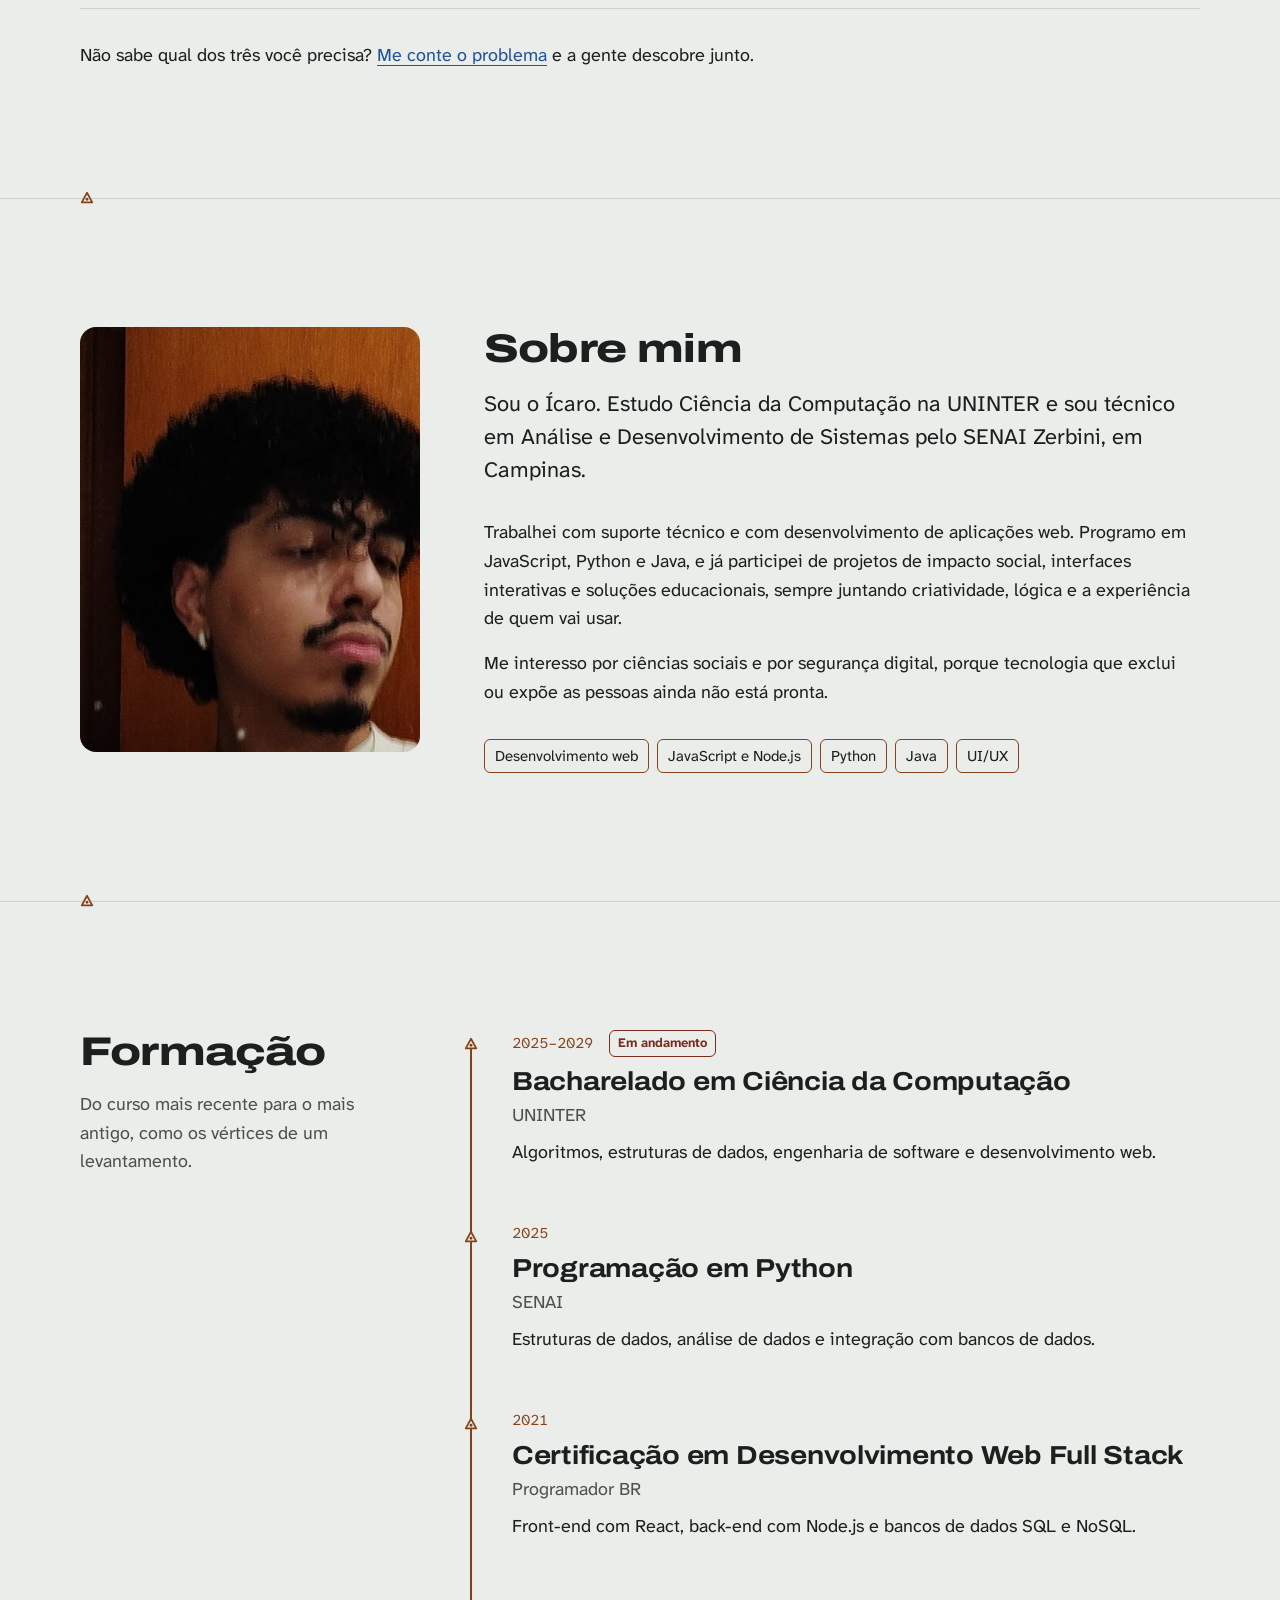
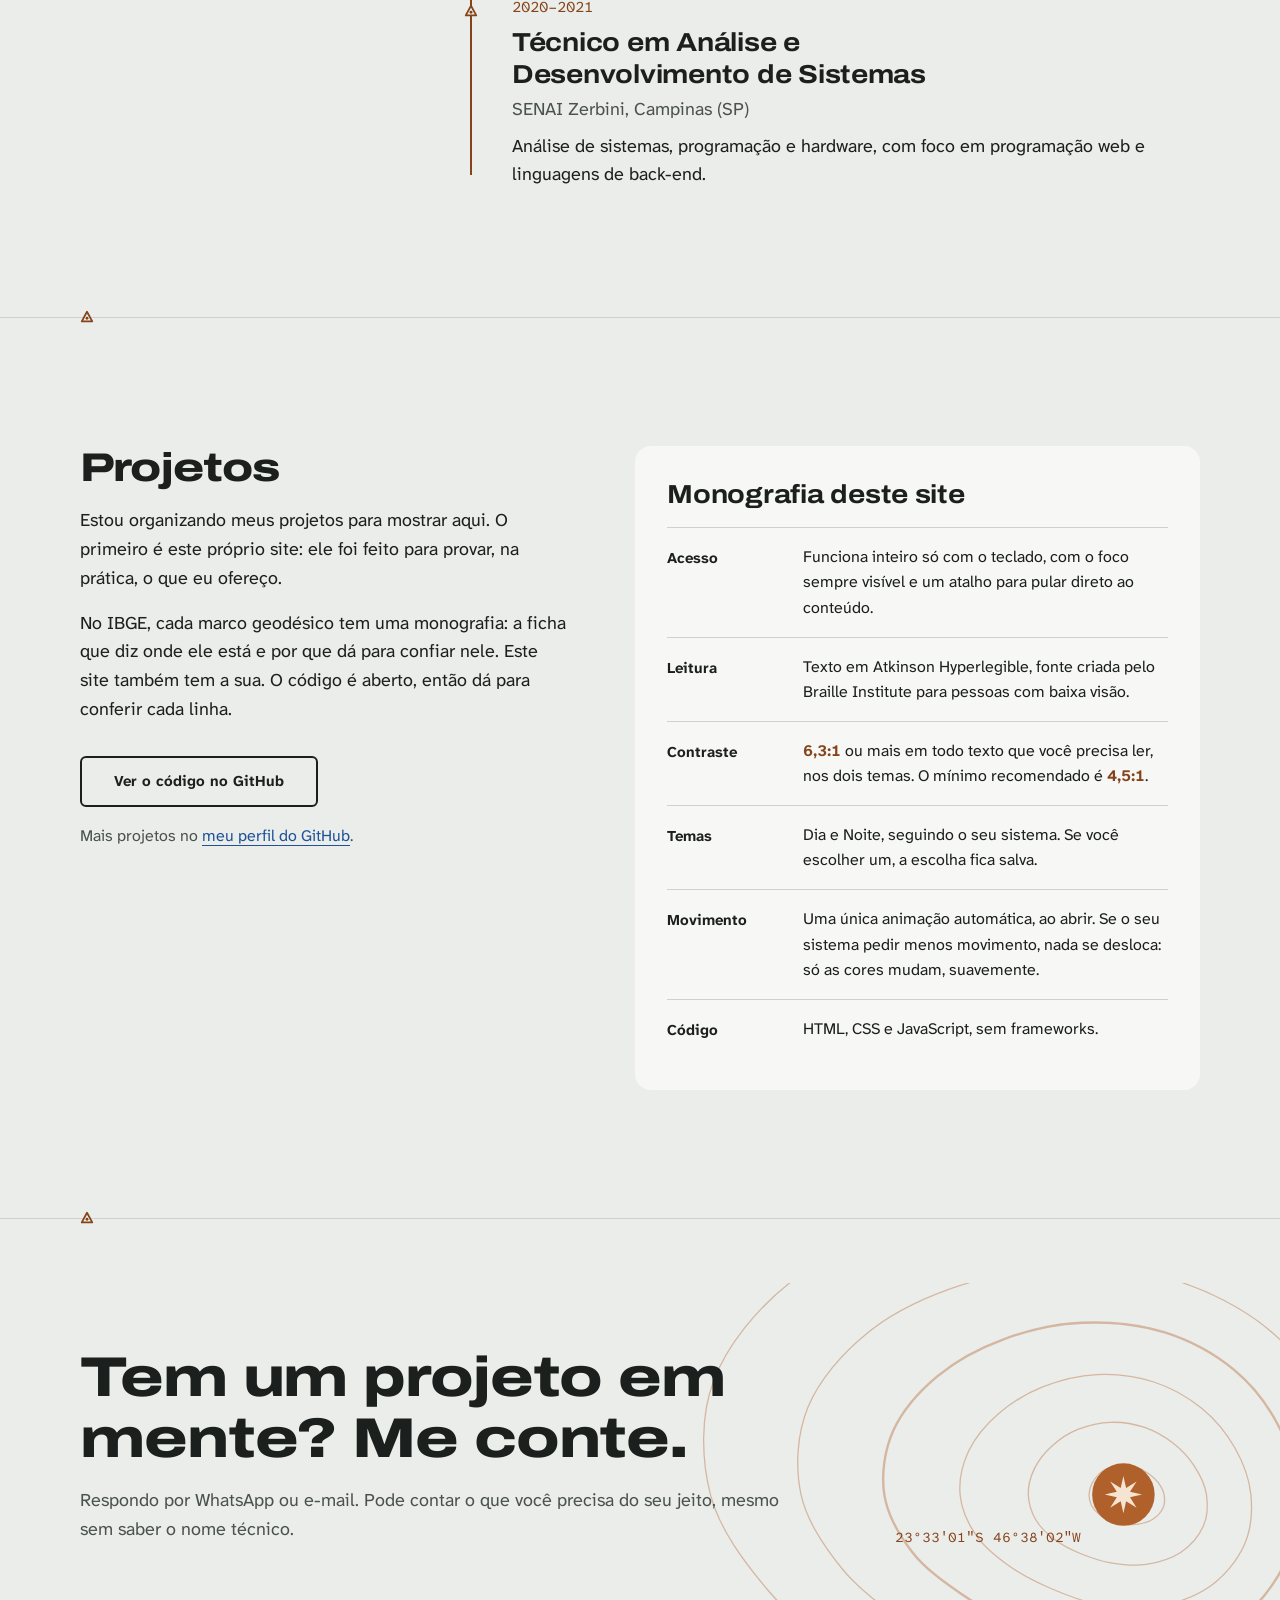
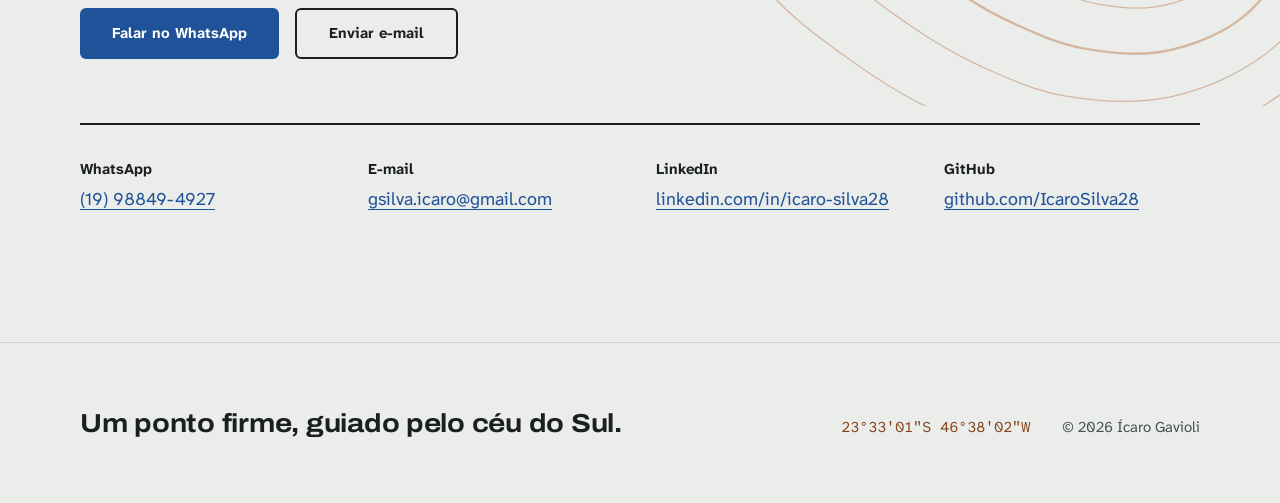
==== commit 8afe6391: ":twisted_rightwards_arrows: merge: center the rim text on the disc Co-Authored-By: Claude Opus 5.5 <" ====
--- a/index.html
+++ b/index.html
@@ -73,7 +73,7 @@
           <circle class="disco-friso" cx="1250" cy="450" r="232.0"/>
           <circle class="disco-friso" cx="1250" cy="450" r="276.9"/>
           <g class="gravacao" transform="translate(1063.2 368.0) scale(4.8)"><path d="M45.325 25.695A12.75 12.75 0 0 1 40.776 28.822M38.487 29.505A12.75 12.75 0 0 1 33.513 29.505M31.224 28.822A12.75 12.75 0 0 1 26.675 25.695M25.014 23.471A12.75 12.75 0 1 1 46.986 23.471" fill="none" stroke="currentColor" stroke-width="0.5"/><path d="M27.7079 24.9391L4 20L5.69179 22.2557C6.526 23.368 7.78566 24.0827 9.16837 24.2282L25.755 25.9742C25.9159 25.9911 26.0703 26.0469 26.205 26.1367L35 32L28.211 25.211C28.0733 25.0733 27.8985 24.9788 27.7079 24.9391Z" fill="currentColor" stroke="currentColor" stroke-width="0.2"/><path d="M11.5355 27.5355L9 25L25.7617 26.972C25.9184 26.9904 26.0684 27.0456 26.1996 27.1331L29 29H15.0711C13.745 29 12.4732 28.4732 11.5355 27.5355Z" fill="currentColor" stroke="currentColor" stroke-width="0.2"/><path d="M16.2322 31.2322L15 30H29.7639C29.9192 30 30.0723 30.0361 30.2111 30.1056L32 31L20.4749 32.6464C18.9169 32.869 17.3451 32.3451 16.2322 31.2322Z" fill="currentColor" stroke="currentColor" stroke-width="0.2"/><path d="M44.2921 24.9391L68 20L66.3082 22.2557C65.474 23.368 64.2143 24.0827 62.8316 24.2282L46.245 25.9742C46.0841 25.9911 45.9297 26.0469 45.795 26.1367L37 32L43.789 25.211C43.9267 25.0733 44.1015 24.9788 44.2921 24.9391Z" fill="currentColor" stroke="currentColor" stroke-width="0.2"/><path d="M60.4645 27.5355L63 25L46.2383 26.972C46.0816 26.9904 45.9316 27.0456 45.8004 27.1331L43 29H56.9289C58.255 29 59.5268 28.4732 60.4645 27.5355Z" fill="currentColor" stroke="currentColor" stroke-width="0.2"/><path d="M55.7678 31.2322L57 30H42.2361C42.0808 30 41.9277 30.0361 41.7889 30.1056L40 31L51.5251 32.6464C53.0831 32.869 54.6549 32.3451 55.7678 31.2322Z" fill="currentColor" stroke="currentColor" stroke-width="0.2"/><path d="M36 16L36.1425 16.615L36.6894 16.2784L36.3441 16.8116L36.9749 16.9505L36.3441 17.0894L36.6894 17.6226L36.1425 17.286L36 17.901L35.8575 17.286L35.3106 17.6226L35.6559 17.0894L35.0251 16.9505L35.6559 16.8116L35.3106 16.2784L35.8575 16.615L36 16Z" fill="currentColor"/></g>
-          <path id="aro" fill="none" d="M1011.6 536.8 A253.8 253.8 0 1 1 1488.4 363.2 A253.8 253.8 0 1 1 1011.6 536.8"/><text class="aro-texto"><textPath href="#aro" textLength="660" lengthAdjust="spacing">Ícaro Gavioli · marco zero de São Paulo ·</textPath></text>
+          <path id="aro" fill="none" d="M1019.8 533.8 A245.0 245.0 0 1 1 1480.2 366.2 A245.0 245.0 0 1 1 1019.8 533.8"/><text class="aro-texto"><textPath href="#aro" textLength="642" lengthAdjust="spacing">Ícaro Gavioli · marco zero de São Paulo ·</textPath></text>
         </g>
       </svg>
       <div class="faixa heroi-faixa">
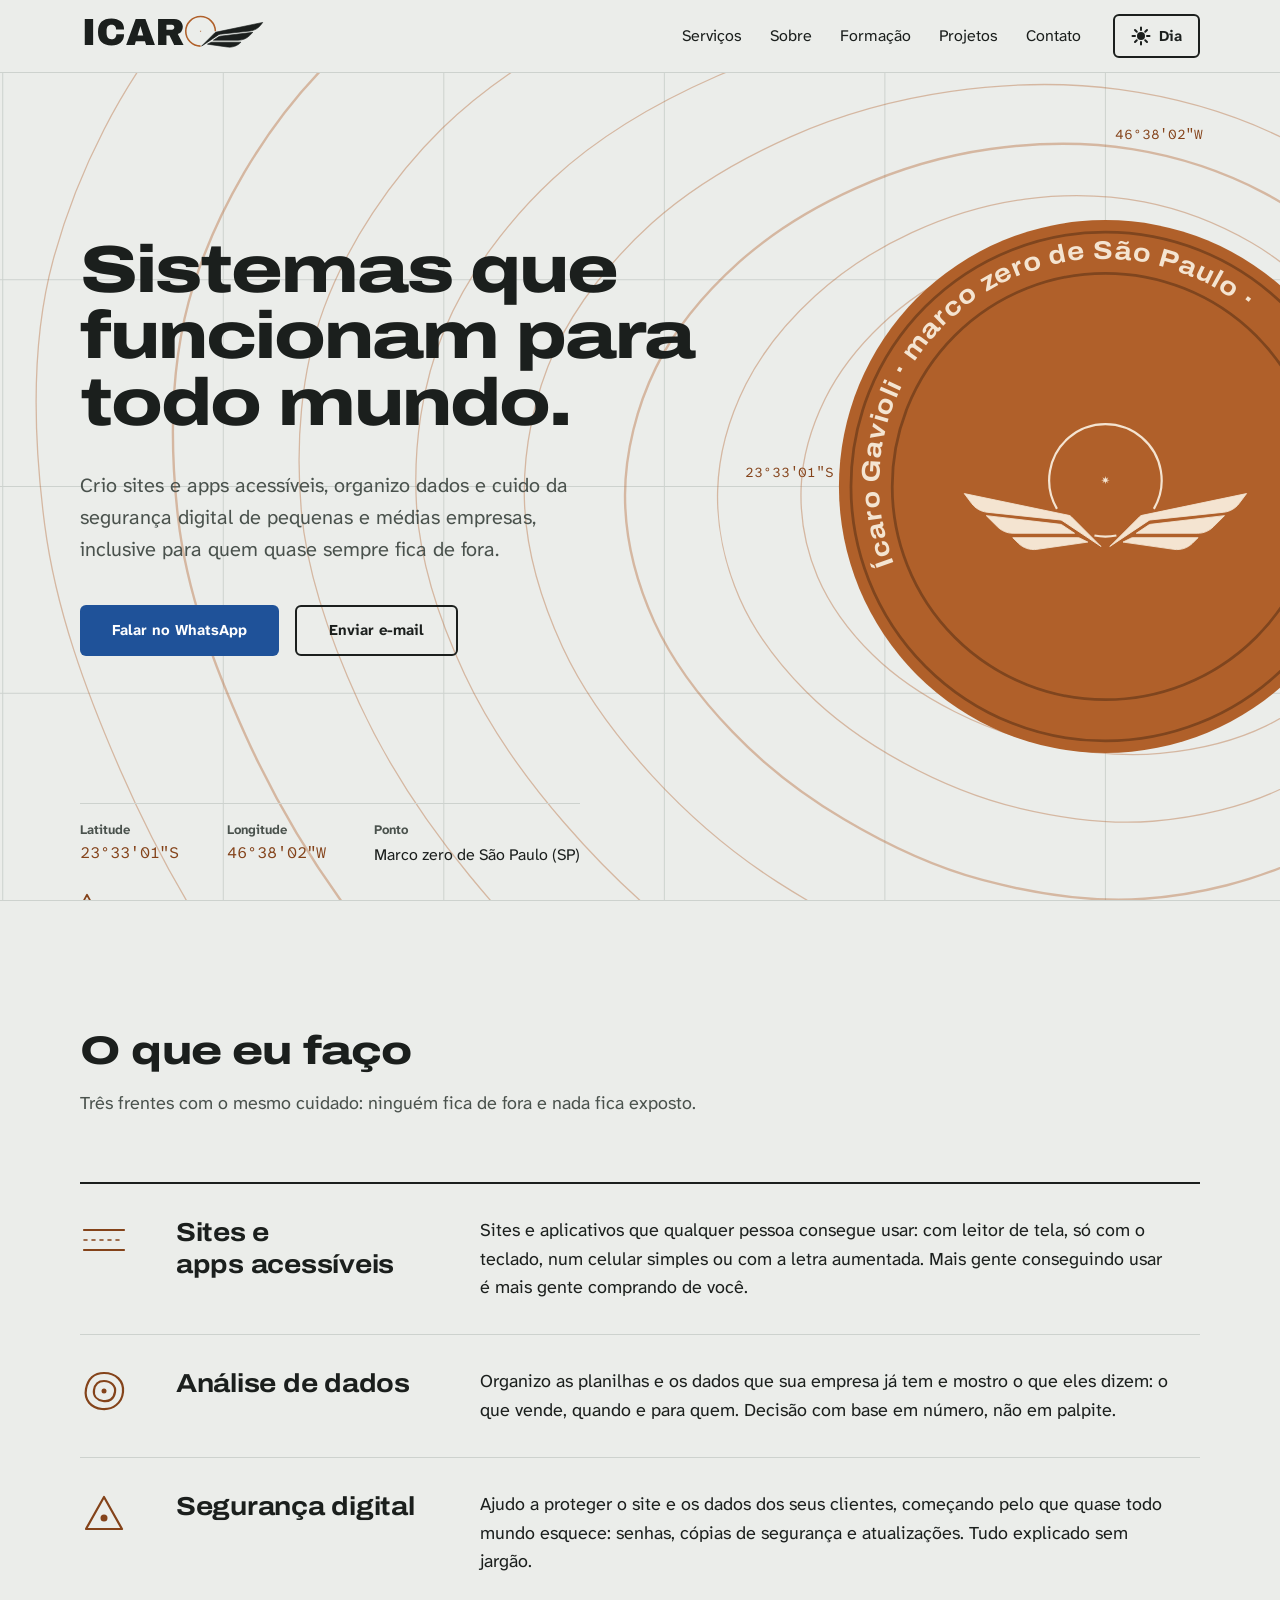
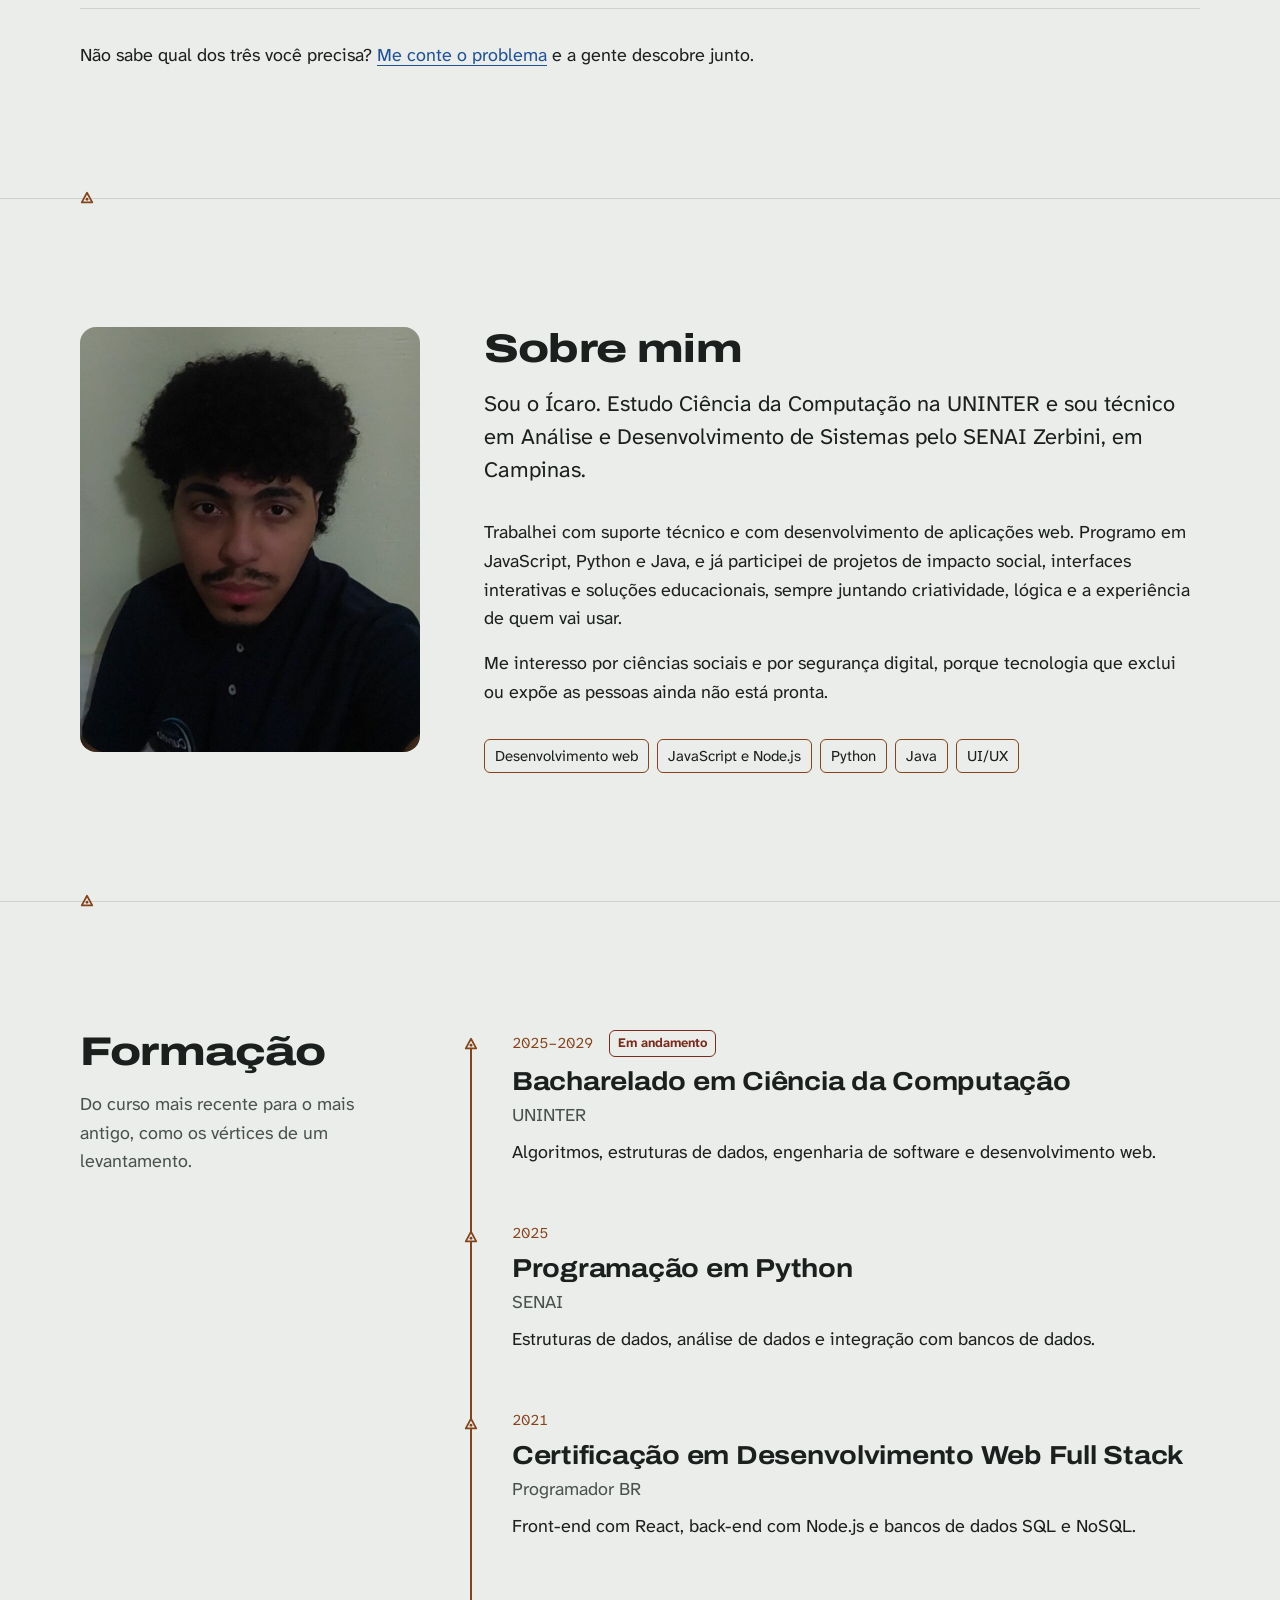
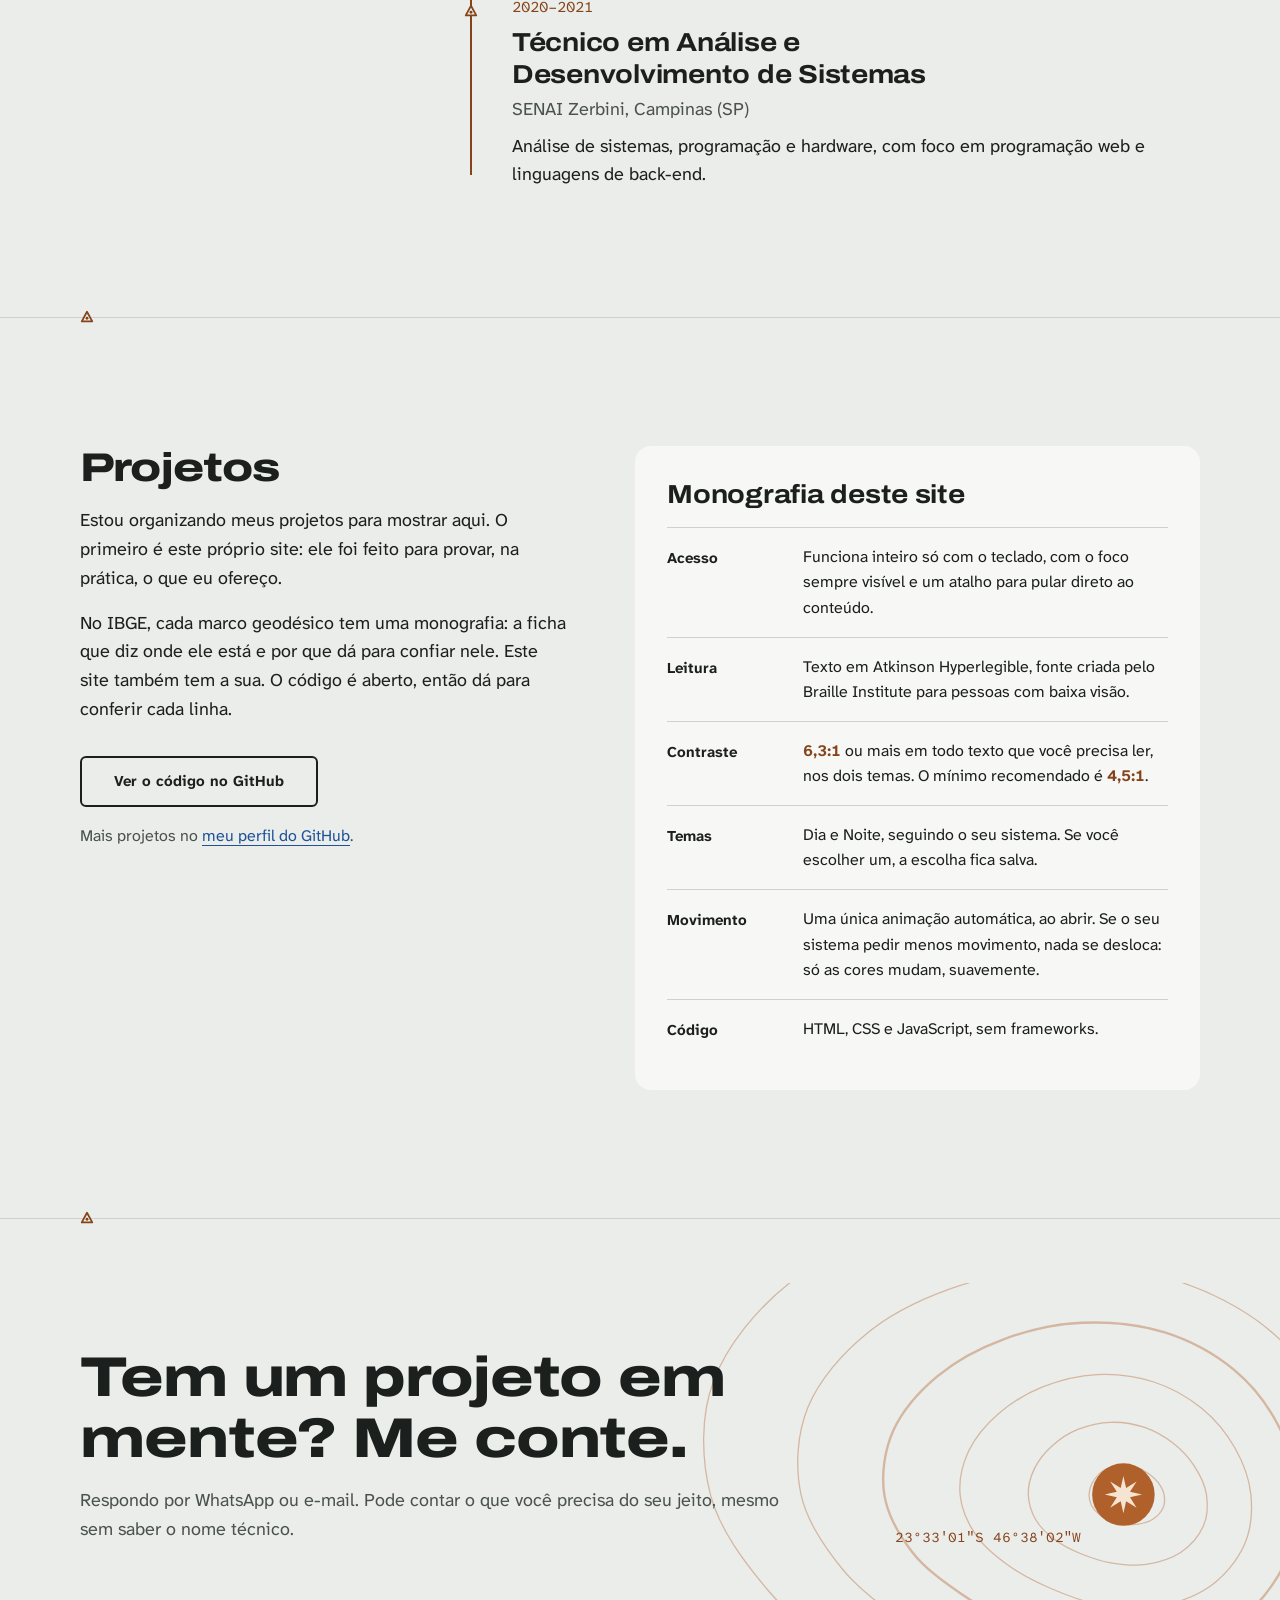
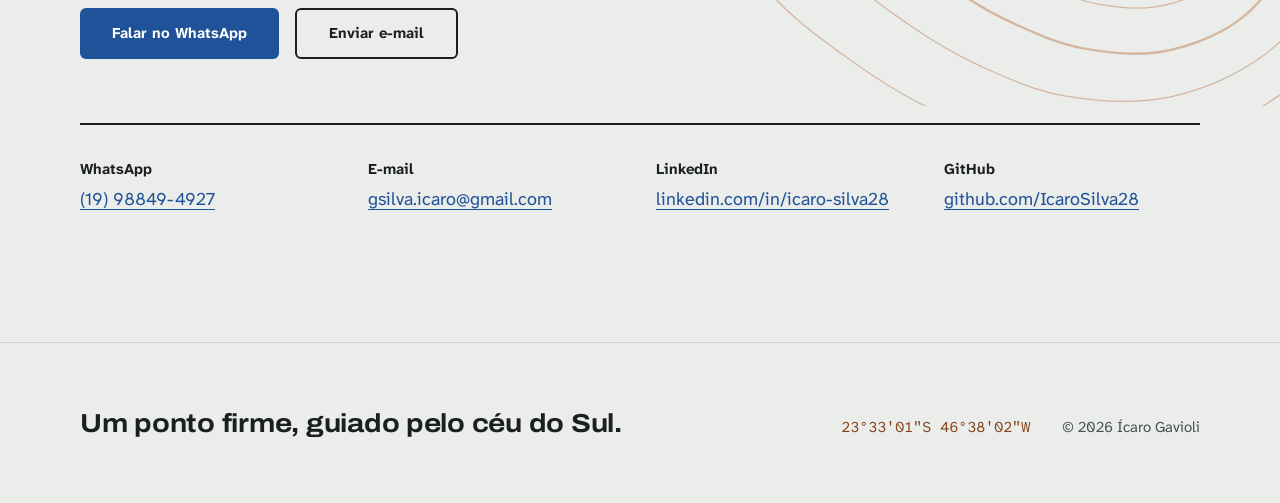
==== commit 5aa0a751: ":twisted_rightwards_arrows: merge: centered hero symbol and new profile photo Co-Authored-By: Claude" ====
--- a/index.html
+++ b/index.html
@@ -72,7 +72,7 @@
           <circle class="disco" cx="1250" cy="450" r="290"/>
           <circle class="disco-friso" cx="1250" cy="450" r="232.0"/>
           <circle class="disco-friso" cx="1250" cy="450" r="276.9"/>
-          <g class="gravacao" transform="translate(1063.2 368.0) scale(4.8)"><path d="M45.325 25.695A12.75 12.75 0 0 1 40.776 28.822M38.487 29.505A12.75 12.75 0 0 1 33.513 29.505M31.224 28.822A12.75 12.75 0 0 1 26.675 25.695M25.014 23.471A12.75 12.75 0 1 1 46.986 23.471" fill="none" stroke="currentColor" stroke-width="0.5"/><path d="M27.7079 24.9391L4 20L5.69179 22.2557C6.526 23.368 7.78566 24.0827 9.16837 24.2282L25.755 25.9742C25.9159 25.9911 26.0703 26.0469 26.205 26.1367L35 32L28.211 25.211C28.0733 25.0733 27.8985 24.9788 27.7079 24.9391Z" fill="currentColor" stroke="currentColor" stroke-width="0.2"/><path d="M11.5355 27.5355L9 25L25.7617 26.972C25.9184 26.9904 26.0684 27.0456 26.1996 27.1331L29 29H15.0711C13.745 29 12.4732 28.4732 11.5355 27.5355Z" fill="currentColor" stroke="currentColor" stroke-width="0.2"/><path d="M16.2322 31.2322L15 30H29.7639C29.9192 30 30.0723 30.0361 30.2111 30.1056L32 31L20.4749 32.6464C18.9169 32.869 17.3451 32.3451 16.2322 31.2322Z" fill="currentColor" stroke="currentColor" stroke-width="0.2"/><path d="M44.2921 24.9391L68 20L66.3082 22.2557C65.474 23.368 64.2143 24.0827 62.8316 24.2282L46.245 25.9742C46.0841 25.9911 45.9297 26.0469 45.795 26.1367L37 32L43.789 25.211C43.9267 25.0733 44.1015 24.9788 44.2921 24.9391Z" fill="currentColor" stroke="currentColor" stroke-width="0.2"/><path d="M60.4645 27.5355L63 25L46.2383 26.972C46.0816 26.9904 45.9316 27.0456 45.8004 27.1331L43 29H56.9289C58.255 29 59.5268 28.4732 60.4645 27.5355Z" fill="currentColor" stroke="currentColor" stroke-width="0.2"/><path d="M55.7678 31.2322L57 30H42.2361C42.0808 30 41.9277 30.0361 41.7889 30.1056L40 31L51.5251 32.6464C53.0831 32.869 54.6549 32.3451 55.7678 31.2322Z" fill="currentColor" stroke="currentColor" stroke-width="0.2"/><path d="M36 16L36.1425 16.615L36.6894 16.2784L36.3441 16.8116L36.9749 16.9505L36.3441 17.0894L36.6894 17.6226L36.1425 17.286L36 17.901L35.8575 17.286L35.3106 17.6226L35.6559 17.0894L35.0251 16.9505L35.6559 16.8116L35.3106 16.2784L35.8575 16.615L36 16Z" fill="currentColor"/></g>
+          <g class="gravacao" transform="translate(1077.2 361.7) scale(4.8)"><path d="M45.325 25.695A12.75 12.75 0 0 1 40.776 28.822M38.487 29.505A12.75 12.75 0 0 1 33.513 29.505M31.224 28.822A12.75 12.75 0 0 1 26.675 25.695M25.014 23.471A12.75 12.75 0 1 1 46.986 23.471" fill="none" stroke="currentColor" stroke-width="0.5"/><path d="M27.7079 24.9391L4 20L5.69179 22.2557C6.526 23.368 7.78566 24.0827 9.16837 24.2282L25.755 25.9742C25.9159 25.9911 26.0703 26.0469 26.205 26.1367L35 32L28.211 25.211C28.0733 25.0733 27.8985 24.9788 27.7079 24.9391Z" fill="currentColor" stroke="currentColor" stroke-width="0.2"/><path d="M11.5355 27.5355L9 25L25.7617 26.972C25.9184 26.9904 26.0684 27.0456 26.1996 27.1331L29 29H15.0711C13.745 29 12.4732 28.4732 11.5355 27.5355Z" fill="currentColor" stroke="currentColor" stroke-width="0.2"/><path d="M16.2322 31.2322L15 30H29.7639C29.9192 30 30.0723 30.0361 30.2111 30.1056L32 31L20.4749 32.6464C18.9169 32.869 17.3451 32.3451 16.2322 31.2322Z" fill="currentColor" stroke="currentColor" stroke-width="0.2"/><path d="M44.2921 24.9391L68 20L66.3082 22.2557C65.474 23.368 64.2143 24.0827 62.8316 24.2282L46.245 25.9742C46.0841 25.9911 45.9297 26.0469 45.795 26.1367L37 32L43.789 25.211C43.9267 25.0733 44.1015 24.9788 44.2921 24.9391Z" fill="currentColor" stroke="currentColor" stroke-width="0.2"/><path d="M60.4645 27.5355L63 25L46.2383 26.972C46.0816 26.9904 45.9316 27.0456 45.8004 27.1331L43 29H56.9289C58.255 29 59.5268 28.4732 60.4645 27.5355Z" fill="currentColor" stroke="currentColor" stroke-width="0.2"/><path d="M55.7678 31.2322L57 30H42.2361C42.0808 30 41.9277 30.0361 41.7889 30.1056L40 31L51.5251 32.6464C53.0831 32.869 54.6549 32.3451 55.7678 31.2322Z" fill="currentColor" stroke="currentColor" stroke-width="0.2"/><path d="M36 16L36.1425 16.615L36.6894 16.2784L36.3441 16.8116L36.9749 16.9505L36.3441 17.0894L36.6894 17.6226L36.1425 17.286L36 17.901L35.8575 17.286L35.3106 17.6226L35.6559 17.0894L35.0251 16.9505L35.6559 16.8116L35.3106 16.2784L35.8575 16.615L36 16Z" fill="currentColor"/></g>
           <path id="aro" fill="none" d="M1019.8 533.8 A245.0 245.0 0 1 1 1480.2 366.2 A245.0 245.0 0 1 1 1019.8 533.8"/><text class="aro-texto"><textPath href="#aro" textLength="642" lengthAdjust="spacing">Ícaro Gavioli · marco zero de São Paulo ·</textPath></text>
         </g>
       </svg>
@@ -123,7 +123,7 @@
     <section class="secao" id="sobre" aria-labelledby="t-sobre">
       <div class="faixa sobre-grade">
         <figure class="foto">
-          <img src="assets/img/profile-rosto.jpg" alt="Ícaro Gavioli, jovem de cabelo cacheado e óculos" width="440" height="550" loading="lazy" />
+          <img src="assets/img/profile-v2-rosto.jpg" alt="Ícaro Gavioli, jovem de cabelo cacheado e bigode, com camisa polo azul-escura" width="680" height="850" loading="lazy" />
         </figure>
         <div class="sobre-texto">
           <h2 id="t-sobre">Sobre mim</h2>
